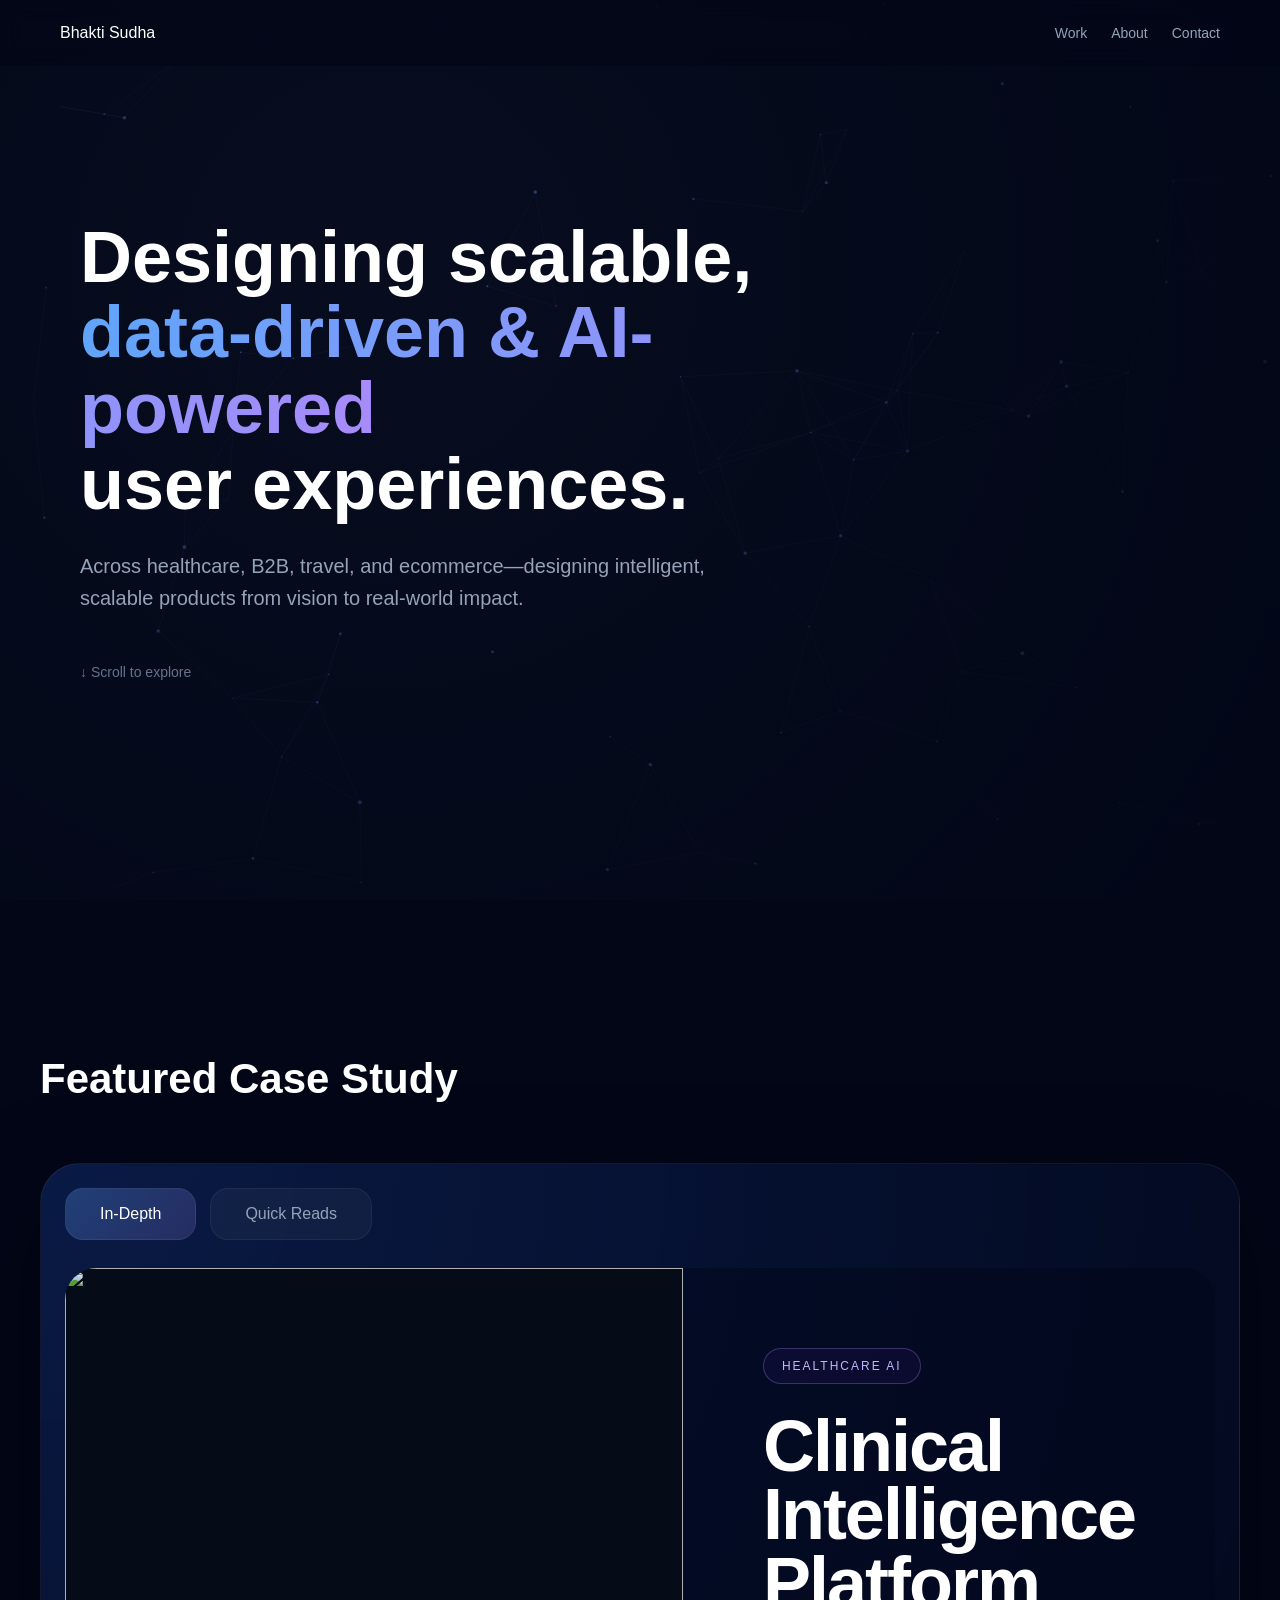
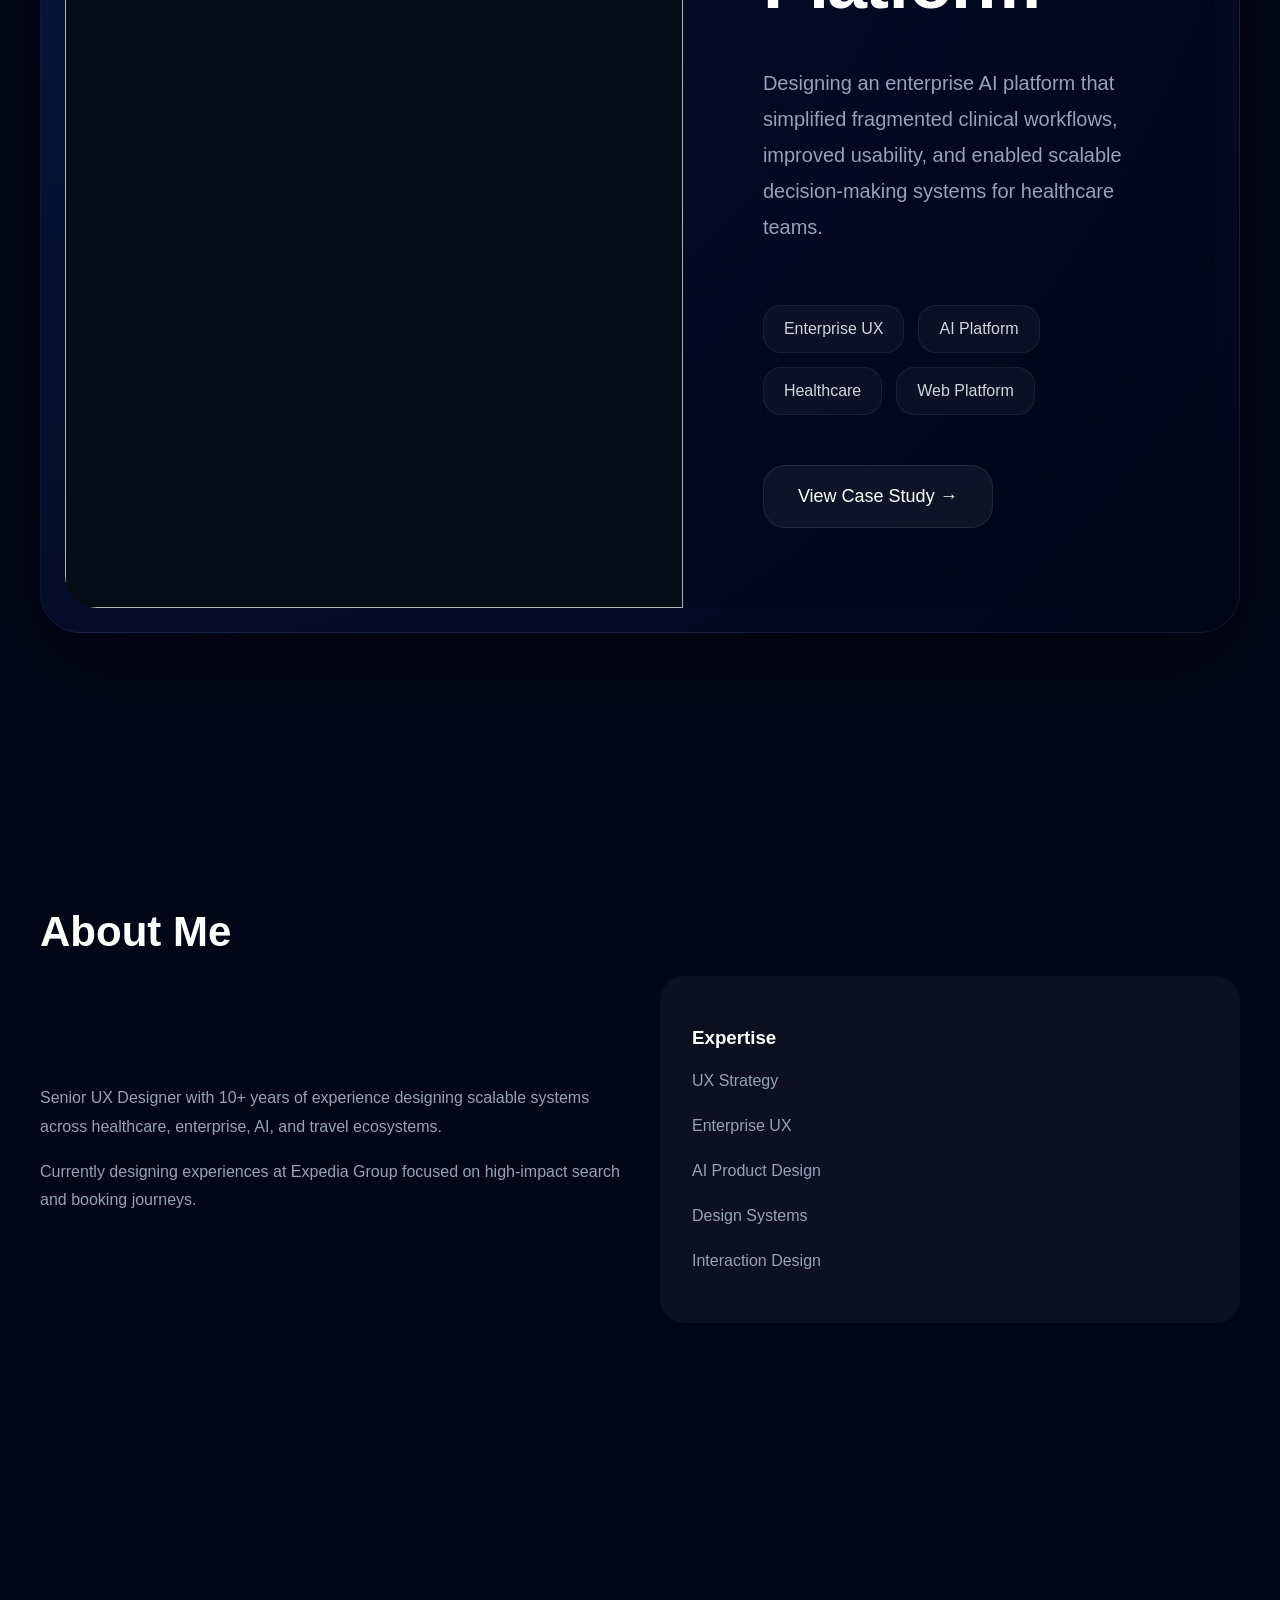
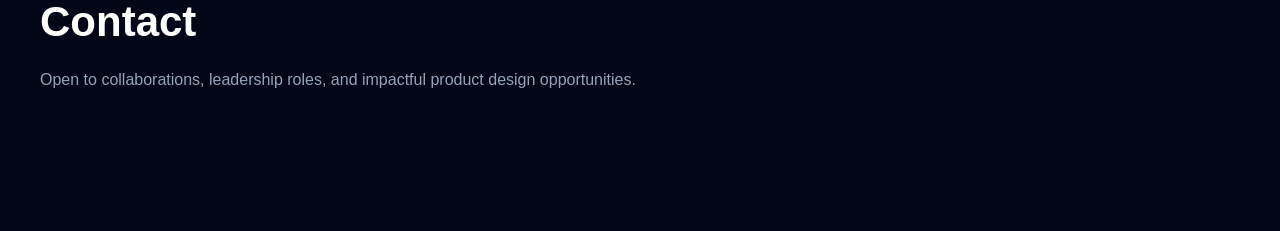
==== index.html @ 5a566fb7 "Add premium featured case study section to homepage" ====
<!DOCTYPE html>
<html lang="en">
<head>
<meta charset="UTF-8">
<meta name="viewport" content="width=device-width, initial-scale=1.0">
<title>Bhakti Sudha | UX Portfolio</title>
<style>
html{scroll-behavior:smooth}
body{margin:0;font-family:-apple-system,BlinkMacSystemFont,sans-serif;background:#020617;color:white;overflow-x:hidden}
.nav{position:fixed;top:0;width:100%;padding:24px 60px;display:flex;justify-content:space-between;align-items:center;z-index:100;background:rgba(2,6,23,0.6);backdrop-filter:blur(12px);box-sizing:border-box}.nav a{color:#94a3b8;text-decoration:none;margin-left:24px;font-size:14px;transition:.3s}.nav a:hover{color:white}
.hero-banner{position:relative;height:100vh;display:flex;align-items:center;padding:0 80px;overflow:hidden}#bg-canvas{position:absolute;inset:0;z-index:0}.hero-overlay{position:absolute;inset:0;background:radial-gradient(circle at 30% 30%,rgba(15,23,42,.4),rgba(2,6,23,.96));z-index:1}.hero-content{position:relative;z-index:2;max-width:760px}.hero-title{font-size:72px;line-height:1.05;margin:0;font-weight:600}.hero-title span{background:linear-gradient(90deg,#60a5fa,#a78bfa);-webkit-background-clip:text;-webkit-text-fill-color:transparent}.hero-subtitle{margin-top:28px;font-size:20px;line-height:1.6;color:#94a3b8;max-width:650px}.scroll-indicator{margin-top:50px;color:#64748b;font-size:14px}
.section{max-width:1400px;margin:auto;padding:120px 40px}.section-title{font-size:42px;margin-bottom:20px}.section p{color:#94a3b8;line-height:1.8}
.featured-wrap{margin-top:60px;background:radial-gradient(circle at top left,rgba(37,99,235,.22),rgba(2,6,23,.95));border:1px solid rgba(255,255,255,.06);border-radius:40px;padding:24px;overflow:hidden;box-shadow:0 30px 100px rgba(0,0,0,.4)}.featured-tabs{display:flex;gap:14px;margin-bottom:28px}.tab{padding:16px 34px;border-radius:18px;background:rgba(255,255,255,.04);border:1px solid rgba(255,255,255,.06);color:#94a3b8}.tab.active{background:linear-gradient(135deg,rgba(96,165,250,.28),rgba(167,139,250,.18));color:white}.featured-card{display:grid;grid-template-columns:1.1fr .9fr;min-height:620px;background:rgba(2,6,23,.45);border-radius:32px;overflow:hidden}.featured-visual{position:relative;background:#050b17}.featured-visual img{width:100%;height:100%;object-fit:cover;display:block;opacity:.92}.featured-content{display:flex;flex-direction:column;justify-content:center;padding:80px}.pill{display:inline-flex;width:max-content;padding:10px 18px;border-radius:999px;border:1px solid rgba(167,139,250,.3);background:rgba(76,29,149,.12);font-size:12px;letter-spacing:2px;color:#c4b5fd;margin-bottom:28px}.featured-content h2{font-size:72px;line-height:.95;margin:0 0 28px 0;letter-spacing:-2px}.featured-desc{font-size:20px;line-height:1.8;color:#94a3b8;max-width:540px}.tag-row{display:flex;flex-wrap:wrap;gap:14px;margin-top:40px}.tag{padding:14px 20px;border-radius:18px;background:rgba(255,255,255,.04);border:1px solid rgba(255,255,255,.06);color:#d1d5db}.cta{margin-top:50px;display:inline-flex;align-items:center;gap:14px;width:max-content;padding:20px 34px;border-radius:22px;background:rgba(255,255,255,.05);border:1px solid rgba(255,255,255,.08);color:white;text-decoration:none;font-size:18px;transition:.3s}.cta:hover{transform:translateY(-4px);border-color:rgba(96,165,250,.4)}
.about-grid{display:grid;grid-template-columns:1fr 1fr;gap:40px;align-items:center}.about-box{background:rgba(255,255,255,.04);padding:32px;border-radius:24px}.fade{opacity:0;transform:translateY(40px);transition:1s ease}.fade.visible{opacity:1;transform:translateY(0)}
@media(max-width:1000px){.featured-card{grid-template-columns:1fr}.featured-content{padding:40px}.featured-content h2{font-size:46px}.featured-desc{font-size:16px}}
@media(max-width:768px){.nav{padding:20px}.hero-banner{padding:0 24px}.hero-title{font-size:42px}.hero-subtitle{font-size:16px}.about-grid{grid-template-columns:1fr}.section{padding:100px 24px}.featured-wrap{padding:16px}.featured-content{padding:28px}}
</style>
</head>
<body>
<nav class="nav"><div>Bhakti Sudha</div><div><a href="#work">Work</a><a href="#about">About</a><a href="#contact">Contact</a></div></nav>
<section class="hero-banner"><canvas id="bg-canvas"></canvas><div class="hero-overlay"></div><div class="hero-content"><h1 class="hero-title">Designing scalable,<br><span>data-driven & AI-powered</span><br>user experiences.</h1><p class="hero-subtitle">Across healthcare, B2B, travel, and ecommerce—designing intelligent, scalable products from vision to real-world impact.</p><div class="scroll-indicator">↓ Scroll to explore</div></div></section>
<section id="work" class="section fade"><h2 class="section-title">Featured Case Study</h2><div class="featured-wrap"><div class="featured-tabs"><div class="tab active">In-Depth</div><div class="tab">Quick Reads</div></div><div class="featured-card"><div class="featured-visual"><img src="images/clip-ui-1.png"></div><div class="featured-content"><div class="pill">HEALTHCARE AI</div><h2>Clinical Intelligence Platform</h2><p class="featured-desc">Designing an enterprise AI platform that simplified fragmented clinical workflows, improved usability, and enabled scalable decision-making systems for healthcare teams.</p><div class="tag-row"><div class="tag">Enterprise UX</div><div class="tag">AI Platform</div><div class="tag">Healthcare</div><div class="tag">Web Platform</div></div><a class="cta" href="cases/clip.html">View Case Study →</a></div></div></div></section>
<section id="about" class="section fade"><h2 class="section-title">About Me</h2><div class="about-grid"><div><p>Senior UX Designer with 10+ years of experience designing scalable systems across healthcare, enterprise, AI, and travel ecosystems.</p><p>Currently designing experiences at Expedia Group focused on high-impact search and booking journeys.</p></div><div class="about-box"><h3>Expertise</h3><p>UX Strategy</p><p>Enterprise UX</p><p>AI Product Design</p><p>Design Systems</p><p>Interaction Design</p></div></div></section>
<section id="contact" class="section fade"><h2 class="section-title">Contact</h2><p>Open to collaborations, leadership roles, and impactful product design opportunities.</p></section>
<script>const fades=document.querySelectorAll('.fade');const observer=new IntersectionObserver(entries=>{entries.forEach(entry=>{if(entry.isIntersecting){entry.target.classList.add('visible')}})});fades.forEach(el=>observer.observe(el));const canvas=document.getElementById('bg-canvas');const ctx=canvas.getContext('2d');canvas.width=window.innerWidth;canvas.height=window.innerHeight;let mouse={x:null,y:null,radius:120};window.addEventListener('mousemove',e=>{mouse.x=e.x;mouse.y=e.y});let particles=[];for(let i=0;i<90;i++){particles.push({x:Math.random()*canvas.width,y:Math.random()*canvas.height,vx:(Math.random()-0.5)*0.4,vy:(Math.random()-0.5)*0.4,size:Math.random()*2})}function draw(){ctx.clearRect(0,0,canvas.width,canvas.height);particles.forEach(p=>{p.x+=p.vx;p.y+=p.vy;if(p.x<0||p.x>canvas.width)p.vx*=-1;if(p.y<0||p.y>canvas.height)p.vy*=-1;let dx=mouse.x-p.x;let dy=mouse.y-p.y;let dist=Math.sqrt(dx*dx+dy*dy);if(dist<mouse.radius){p.x-=dx*0.008;p.y-=dy*0.008}ctx.beginPath();ctx.arc(p.x,p.y,p.size,0,Math.PI*2);ctx.fillStyle='rgba(96,165,250,0.6)';ctx.fill()});for(let i=0;i<particles.length;i++){for(let j=i+1;j<particles.length;j++){let dx=particles[i].x-particles[j].x;let dy=particles[i].y-particles[j].y;let dist=Math.sqrt(dx*dx+dy*dy);if(dist<120){ctx.beginPath();ctx.moveTo(particles[i].x,particles[i].y);ctx.lineTo(particles[j].x,particles[j].y);ctx.strokeStyle='rgba(168,139,250,0.08)';ctx.stroke()}}}requestAnimationFrame(draw)}draw();window.addEventListener('resize',()=>{canvas.width=window.innerWidth;canvas.height=window.innerHeight});</script>
</body>
</html>
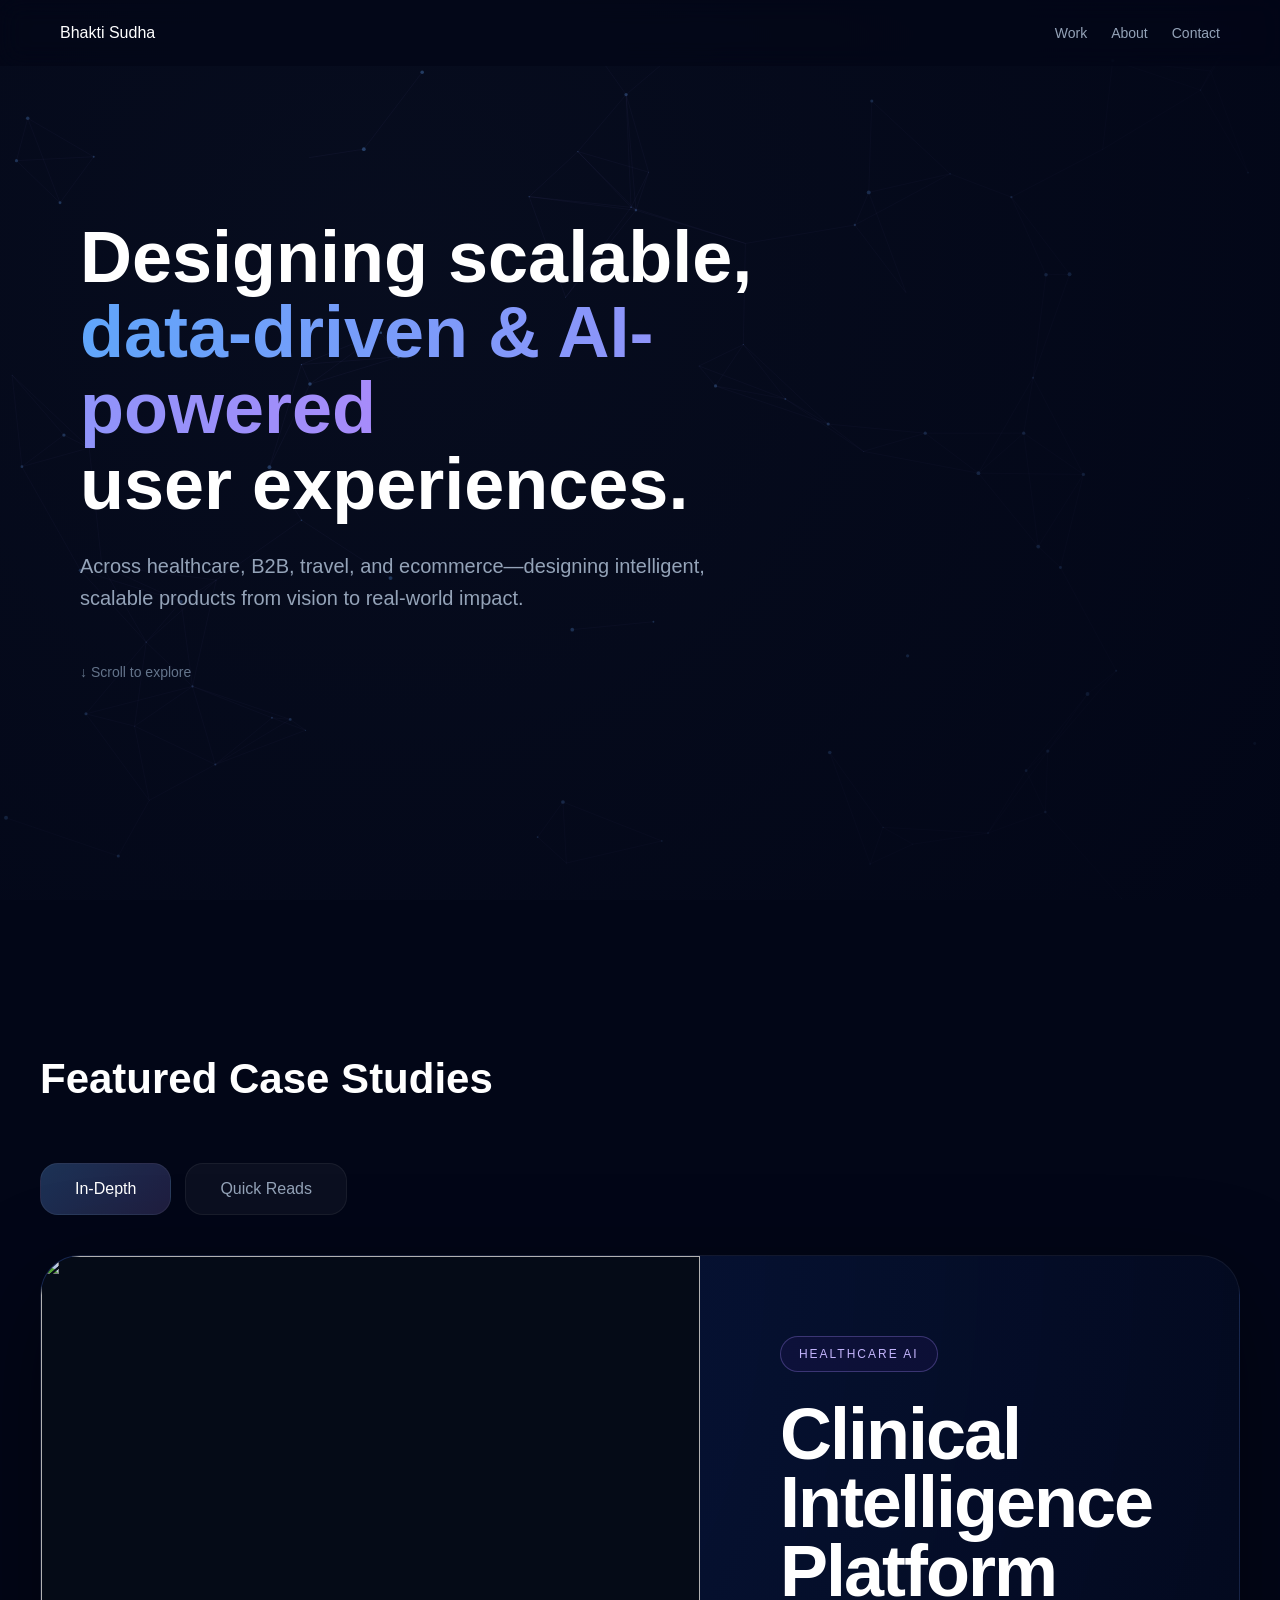
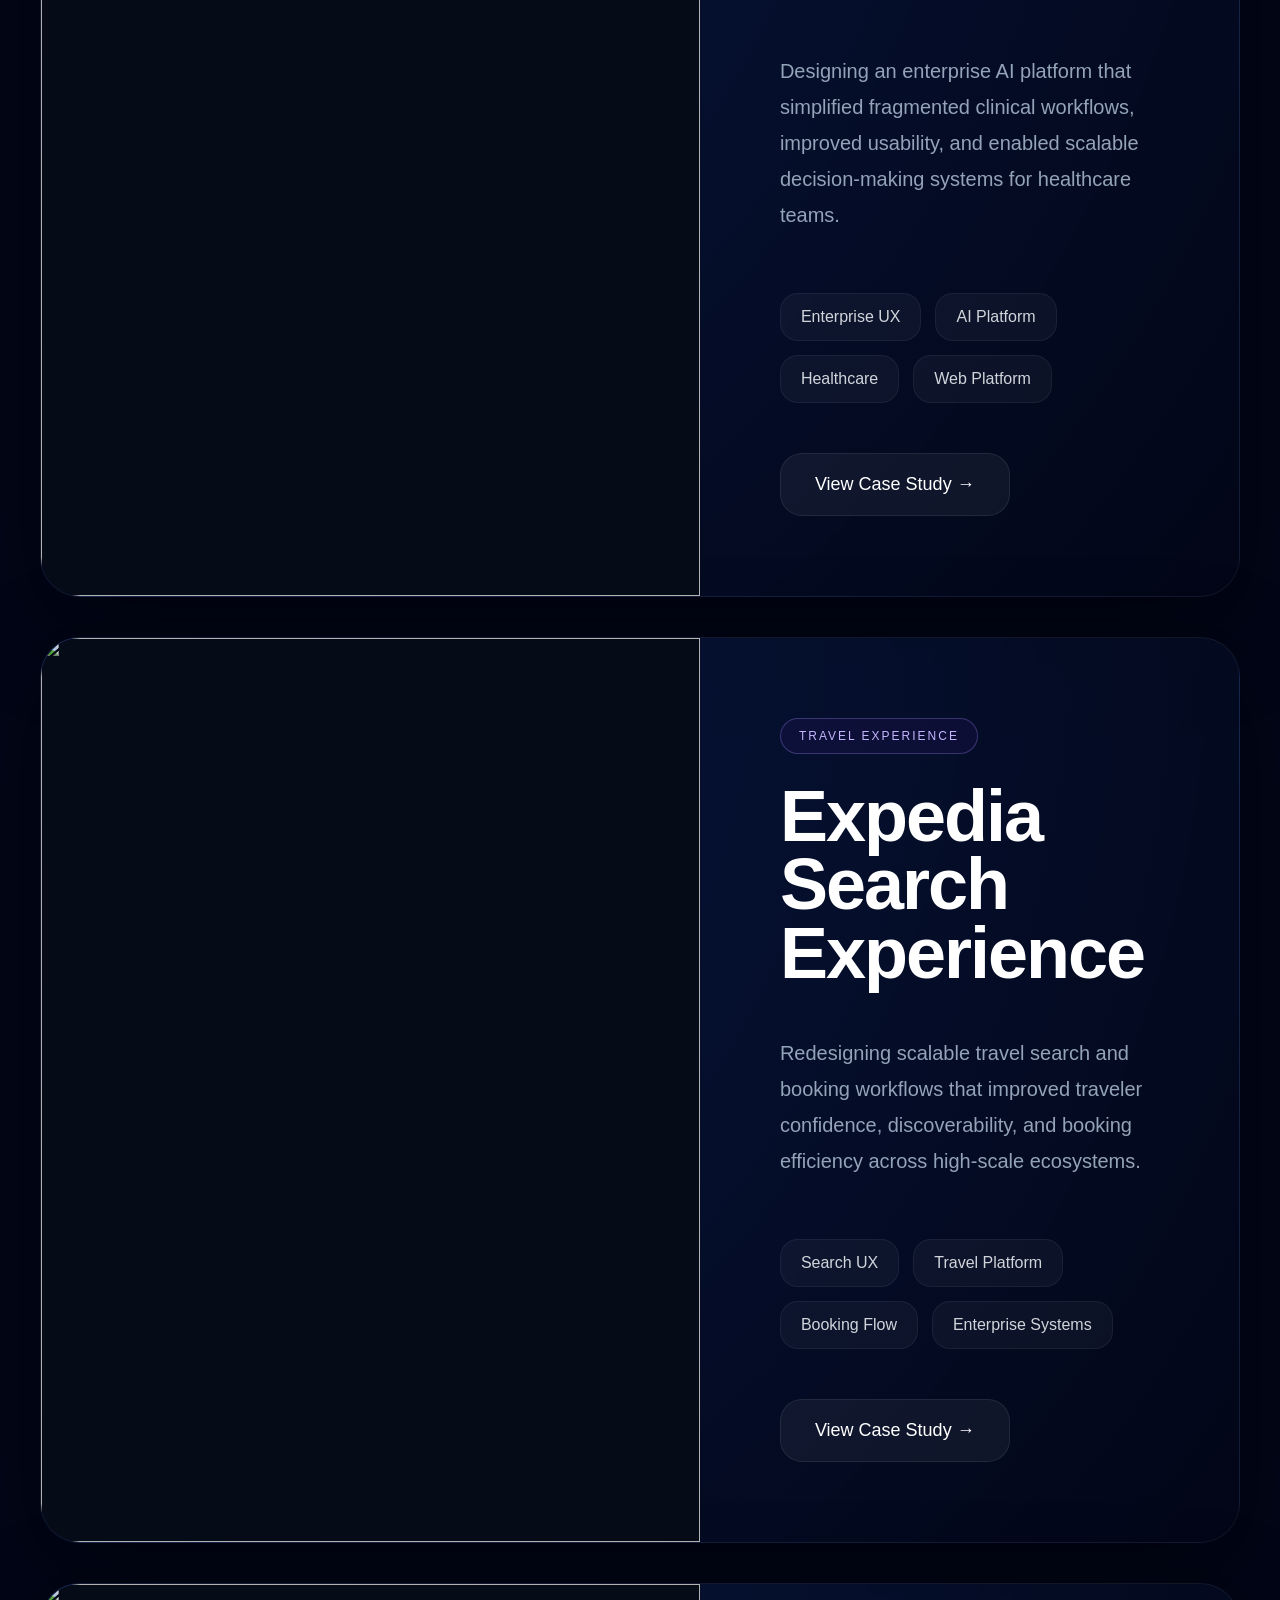
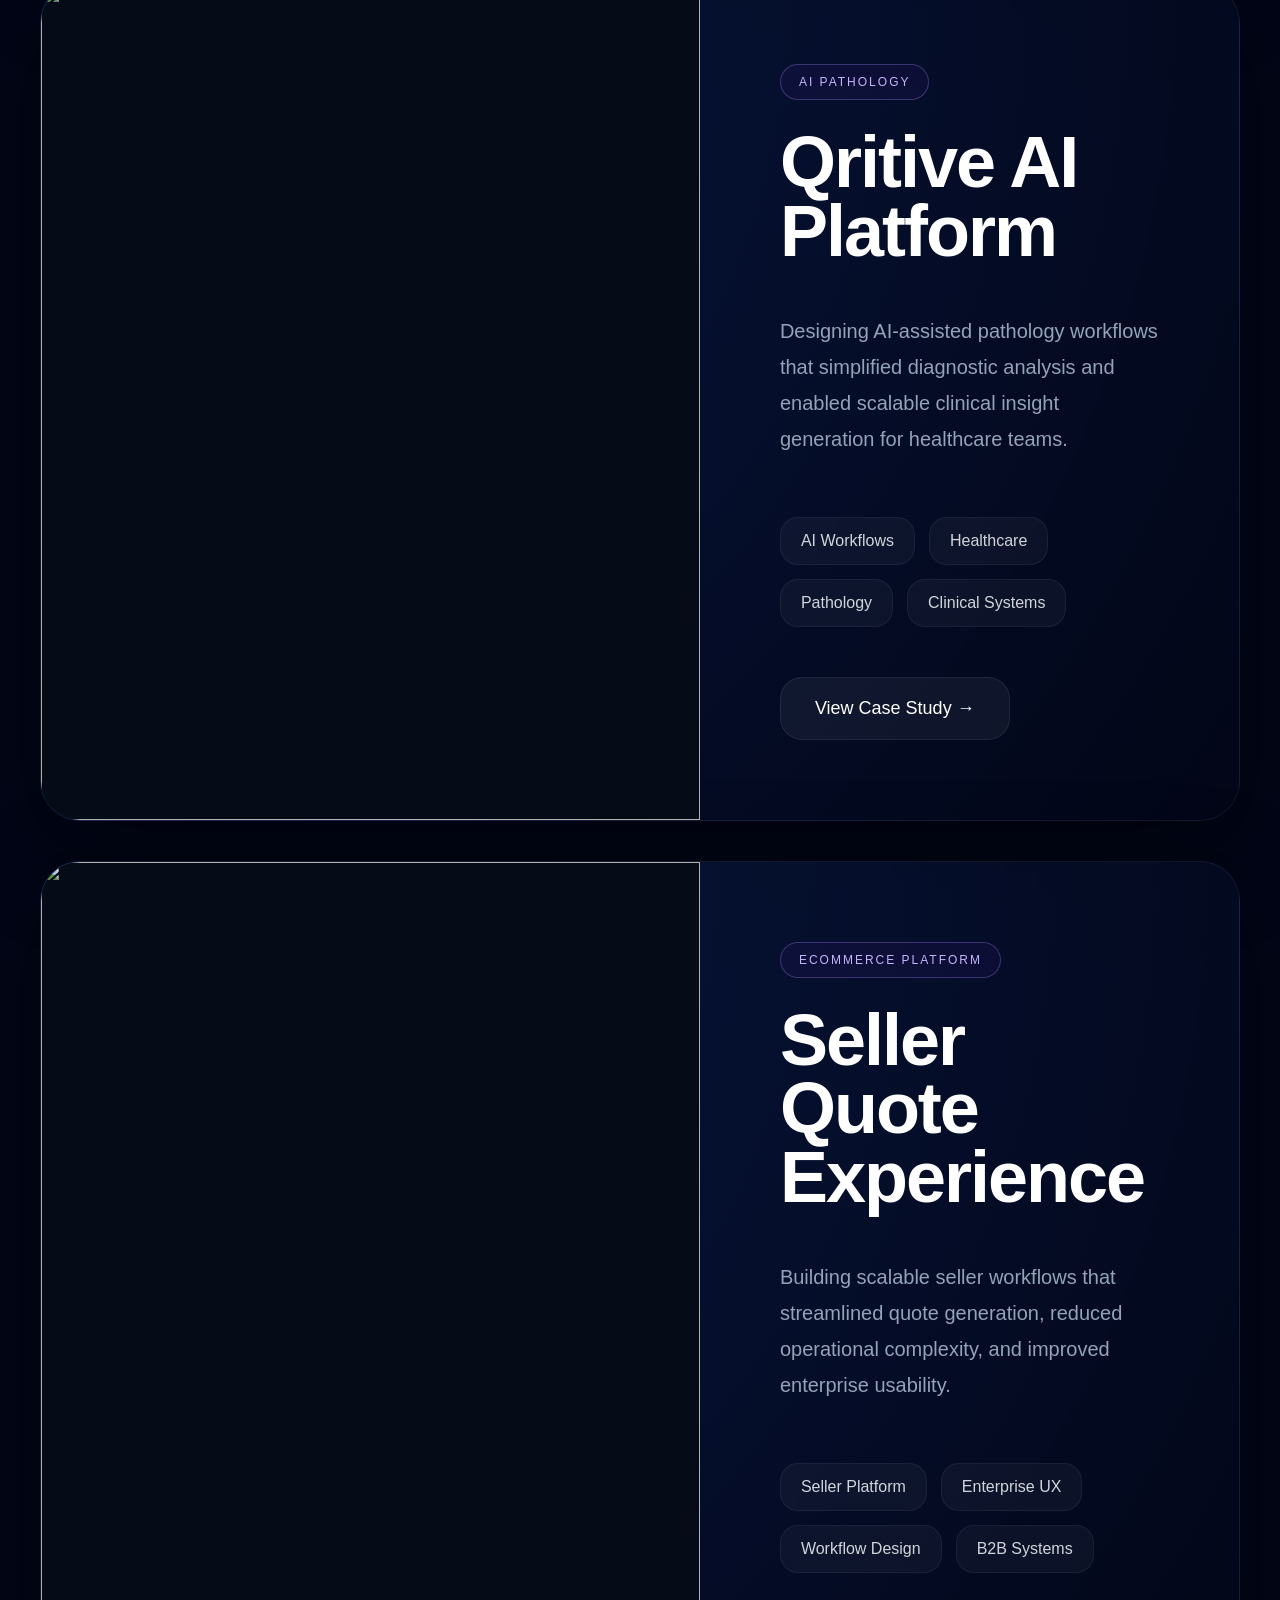
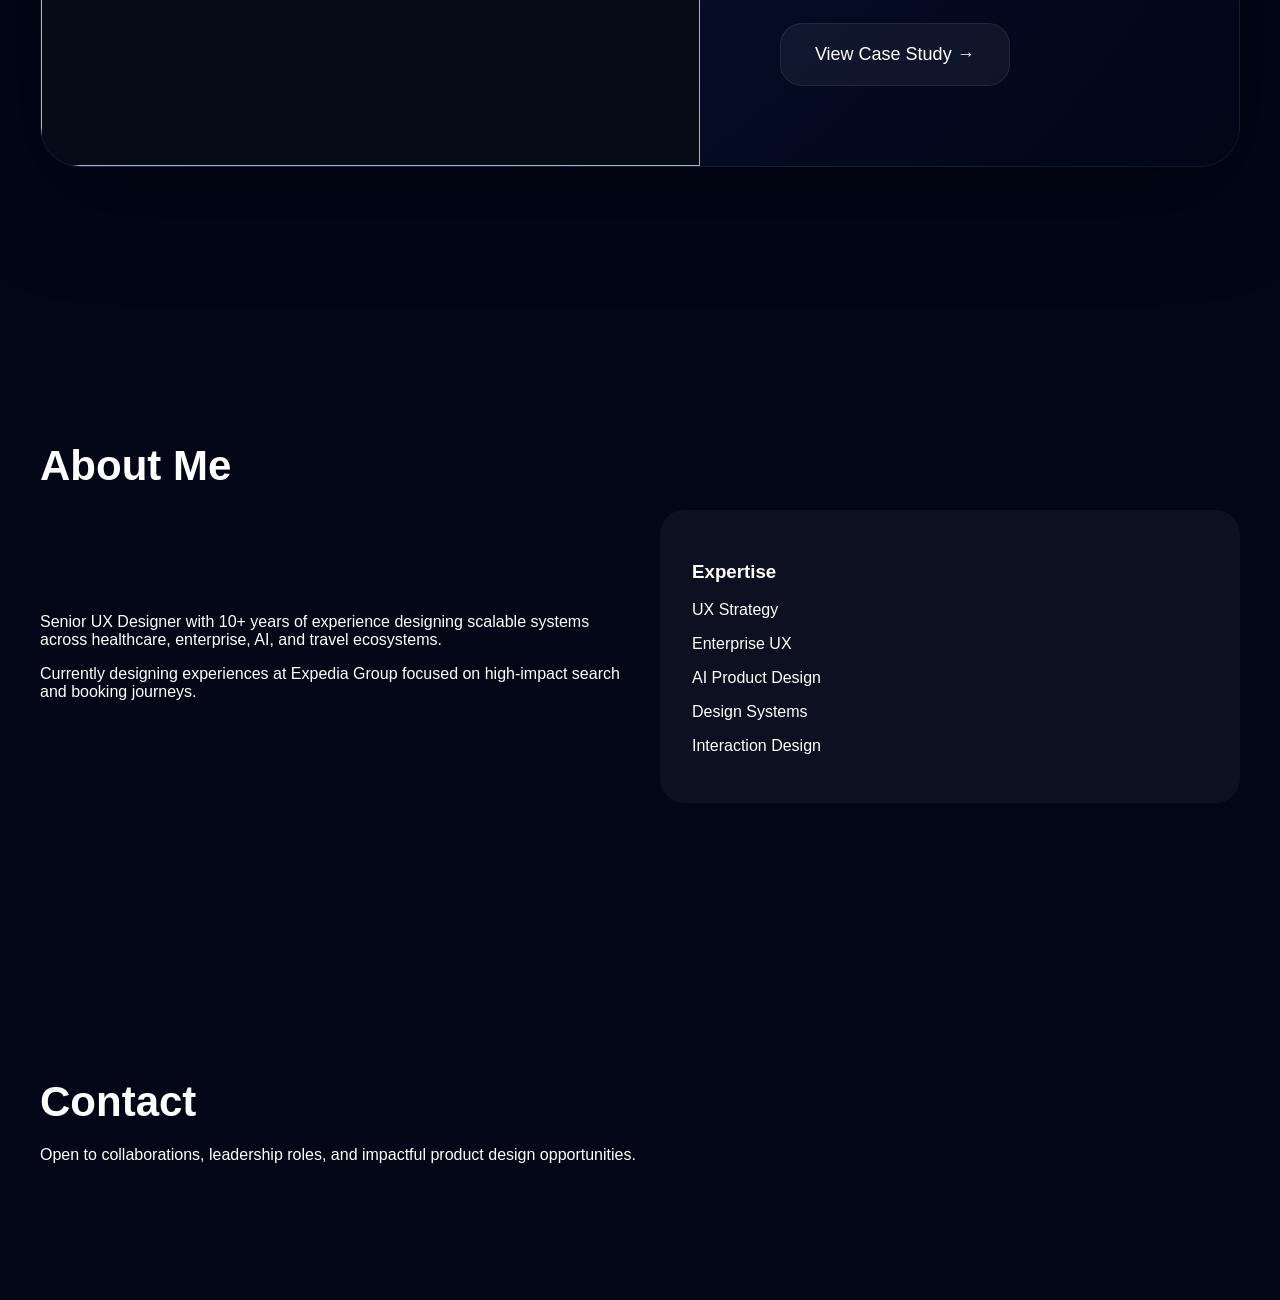
==== commit c4cf27a8: "Add additional premium case study sections to homepage" ====
--- a/index.html
+++ b/index.html
@@ -9,17 +9,22 @@
 body{margin:0;font-family:-apple-system,BlinkMacSystemFont,sans-serif;background:#020617;color:white;overflow-x:hidden}
 .nav{position:fixed;top:0;width:100%;padding:24px 60px;display:flex;justify-content:space-between;align-items:center;z-index:100;background:rgba(2,6,23,0.6);backdrop-filter:blur(12px);box-sizing:border-box}.nav a{color:#94a3b8;text-decoration:none;margin-left:24px;font-size:14px;transition:.3s}.nav a:hover{color:white}
 .hero-banner{position:relative;height:100vh;display:flex;align-items:center;padding:0 80px;overflow:hidden}#bg-canvas{position:absolute;inset:0;z-index:0}.hero-overlay{position:absolute;inset:0;background:radial-gradient(circle at 30% 30%,rgba(15,23,42,.4),rgba(2,6,23,.96));z-index:1}.hero-content{position:relative;z-index:2;max-width:760px}.hero-title{font-size:72px;line-height:1.05;margin:0;font-weight:600}.hero-title span{background:linear-gradient(90deg,#60a5fa,#a78bfa);-webkit-background-clip:text;-webkit-text-fill-color:transparent}.hero-subtitle{margin-top:28px;font-size:20px;line-height:1.6;color:#94a3b8;max-width:650px}.scroll-indicator{margin-top:50px;color:#64748b;font-size:14px}
-.section{max-width:1400px;margin:auto;padding:120px 40px}.section-title{font-size:42px;margin-bottom:20px}.section p{color:#94a3b8;line-height:1.8}
-.featured-wrap{margin-top:60px;background:radial-gradient(circle at top left,rgba(37,99,235,.22),rgba(2,6,23,.95));border:1px solid rgba(255,255,255,.06);border-radius:40px;padding:24px;overflow:hidden;box-shadow:0 30px 100px rgba(0,0,0,.4)}.featured-tabs{display:flex;gap:14px;margin-bottom:28px}.tab{padding:16px 34px;border-radius:18px;background:rgba(255,255,255,.04);border:1px solid rgba(255,255,255,.06);color:#94a3b8}.tab.active{background:linear-gradient(135deg,rgba(96,165,250,.28),rgba(167,139,250,.18));color:white}.featured-card{display:grid;grid-template-columns:1.1fr .9fr;min-height:620px;background:rgba(2,6,23,.45);border-radius:32px;overflow:hidden}.featured-visual{position:relative;background:#050b17}.featured-visual img{width:100%;height:100%;object-fit:cover;display:block;opacity:.92}.featured-content{display:flex;flex-direction:column;justify-content:center;padding:80px}.pill{display:inline-flex;width:max-content;padding:10px 18px;border-radius:999px;border:1px solid rgba(167,139,250,.3);background:rgba(76,29,149,.12);font-size:12px;letter-spacing:2px;color:#c4b5fd;margin-bottom:28px}.featured-content h2{font-size:72px;line-height:.95;margin:0 0 28px 0;letter-spacing:-2px}.featured-desc{font-size:20px;line-height:1.8;color:#94a3b8;max-width:540px}.tag-row{display:flex;flex-wrap:wrap;gap:14px;margin-top:40px}.tag{padding:14px 20px;border-radius:18px;background:rgba(255,255,255,.04);border:1px solid rgba(255,255,255,.06);color:#d1d5db}.cta{margin-top:50px;display:inline-flex;align-items:center;gap:14px;width:max-content;padding:20px 34px;border-radius:22px;background:rgba(255,255,255,.05);border:1px solid rgba(255,255,255,.08);color:white;text-decoration:none;font-size:18px;transition:.3s}.cta:hover{transform:translateY(-4px);border-color:rgba(96,165,250,.4)}
+.section{max-width:1400px;margin:auto;padding:120px 40px}.section-title{font-size:42px;margin-bottom:20px}
+.featured-wrap{margin-top:60px;display:flex;flex-direction:column;gap:40px}.featured-tabs{display:flex;gap:14px}.tab{padding:16px 34px;border-radius:18px;background:rgba(255,255,255,.04);border:1px solid rgba(255,255,255,.06);color:#94a3b8}.tab.active{background:linear-gradient(135deg,rgba(96,165,250,.28),rgba(167,139,250,.18));color:white}.featured-card{display:grid;grid-template-columns:1.1fr .9fr;min-height:620px;background:radial-gradient(circle at top left,rgba(37,99,235,.22),rgba(2,6,23,.95));border:1px solid rgba(255,255,255,.06);border-radius:40px;overflow:hidden;box-shadow:0 30px 100px rgba(0,0,0,.4)}.featured-visual{position:relative;background:#050b17}.featured-visual img{width:100%;height:100%;object-fit:cover;display:block;opacity:.92}.featured-content{display:flex;flex-direction:column;justify-content:center;padding:80px}.pill{display:inline-flex;width:max-content;padding:10px 18px;border-radius:999px;border:1px solid rgba(167,139,250,.3);background:rgba(76,29,149,.12);font-size:12px;letter-spacing:2px;color:#c4b5fd;margin-bottom:28px}.featured-content h2{font-size:72px;line-height:.95;margin:0 0 28px 0;letter-spacing:-2px}.featured-desc{font-size:20px;line-height:1.8;color:#94a3b8;max-width:540px}.tag-row{display:flex;flex-wrap:wrap;gap:14px;margin-top:40px}.tag{padding:14px 20px;border-radius:18px;background:rgba(255,255,255,.04);border:1px solid rgba(255,255,255,.06);color:#d1d5db}.cta{margin-top:50px;display:inline-flex;align-items:center;gap:14px;width:max-content;padding:20px 34px;border-radius:22px;background:rgba(255,255,255,.05);border:1px solid rgba(255,255,255,.08);color:white;text-decoration:none;font-size:18px;transition:.3s}.cta:hover{transform:translateY(-4px);border-color:rgba(96,165,250,.4)}
 .about-grid{display:grid;grid-template-columns:1fr 1fr;gap:40px;align-items:center}.about-box{background:rgba(255,255,255,.04);padding:32px;border-radius:24px}.fade{opacity:0;transform:translateY(40px);transition:1s ease}.fade.visible{opacity:1;transform:translateY(0)}
 @media(max-width:1000px){.featured-card{grid-template-columns:1fr}.featured-content{padding:40px}.featured-content h2{font-size:46px}.featured-desc{font-size:16px}}
-@media(max-width:768px){.nav{padding:20px}.hero-banner{padding:0 24px}.hero-title{font-size:42px}.hero-subtitle{font-size:16px}.about-grid{grid-template-columns:1fr}.section{padding:100px 24px}.featured-wrap{padding:16px}.featured-content{padding:28px}}
+@media(max-width:768px){.nav{padding:20px}.hero-banner{padding:0 24px}.hero-title{font-size:42px}.hero-subtitle{font-size:16px}.about-grid{grid-template-columns:1fr}.section{padding:100px 24px}.featured-content{padding:28px}}
 </style>
 </head>
 <body>
 <nav class="nav"><div>Bhakti Sudha</div><div><a href="#work">Work</a><a href="#about">About</a><a href="#contact">Contact</a></div></nav>
 <section class="hero-banner"><canvas id="bg-canvas"></canvas><div class="hero-overlay"></div><div class="hero-content"><h1 class="hero-title">Designing scalable,<br><span>data-driven & AI-powered</span><br>user experiences.</h1><p class="hero-subtitle">Across healthcare, B2B, travel, and ecommerce—designing intelligent, scalable products from vision to real-world impact.</p><div class="scroll-indicator">↓ Scroll to explore</div></div></section>
-<section id="work" class="section fade"><h2 class="section-title">Featured Case Study</h2><div class="featured-wrap"><div class="featured-tabs"><div class="tab active">In-Depth</div><div class="tab">Quick Reads</div></div><div class="featured-card"><div class="featured-visual"><img src="images/clip-ui-1.png"></div><div class="featured-content"><div class="pill">HEALTHCARE AI</div><h2>Clinical Intelligence Platform</h2><p class="featured-desc">Designing an enterprise AI platform that simplified fragmented clinical workflows, improved usability, and enabled scalable decision-making systems for healthcare teams.</p><div class="tag-row"><div class="tag">Enterprise UX</div><div class="tag">AI Platform</div><div class="tag">Healthcare</div><div class="tag">Web Platform</div></div><a class="cta" href="cases/clip.html">View Case Study →</a></div></div></div></section>
+<section id="work" class="section fade"><h2 class="section-title">Featured Case Studies</h2><div class="featured-wrap"><div class="featured-tabs"><div class="tab active">In-Depth</div><div class="tab">Quick Reads</div></div>
+<div class="featured-card"><div class="featured-visual"><img src="images/clip-ui-1.png"></div><div class="featured-content"><div class="pill">HEALTHCARE AI</div><h2>Clinical Intelligence Platform</h2><p class="featured-desc">Designing an enterprise AI platform that simplified fragmented clinical workflows, improved usability, and enabled scalable decision-making systems for healthcare teams.</p><div class="tag-row"><div class="tag">Enterprise UX</div><div class="tag">AI Platform</div><div class="tag">Healthcare</div><div class="tag">Web Platform</div></div><a class="cta" href="cases/clip.html">View Case Study →</a></div></div>
+<div class="featured-card"><div class="featured-visual"><img src="images/search-ui.png"></div><div class="featured-content"><div class="pill">TRAVEL EXPERIENCE</div><h2>Expedia Search Experience</h2><p class="featured-desc">Redesigning scalable travel search and booking workflows that improved traveler confidence, discoverability, and booking efficiency across high-scale ecosystems.</p><div class="tag-row"><div class="tag">Search UX</div><div class="tag">Travel Platform</div><div class="tag">Booking Flow</div><div class="tag">Enterprise Systems</div></div><a class="cta" href="cases/expedia.html">View Case Study →</a></div></div>
+<div class="featured-card"><div class="featured-visual"><img src="images/clip-ui-2.png"></div><div class="featured-content"><div class="pill">AI PATHOLOGY</div><h2>Qritive AI Platform</h2><p class="featured-desc">Designing AI-assisted pathology workflows that simplified diagnostic analysis and enabled scalable clinical insight generation for healthcare teams.</p><div class="tag-row"><div class="tag">AI Workflows</div><div class="tag">Healthcare</div><div class="tag">Pathology</div><div class="tag">Clinical Systems</div></div><a class="cta" href="cases/qritive.html">View Case Study →</a></div></div>
+<div class="featured-card"><div class="featured-visual"><img src="images/search-ui.png"></div><div class="featured-content"><div class="pill">ECOMMERCE PLATFORM</div><h2>Seller Quote Experience</h2><p class="featured-desc">Building scalable seller workflows that streamlined quote generation, reduced operational complexity, and improved enterprise usability.</p><div class="tag-row"><div class="tag">Seller Platform</div><div class="tag">Enterprise UX</div><div class="tag">Workflow Design</div><div class="tag">B2B Systems</div></div><a class="cta" href="cases/ecommerce.html">View Case Study →</a></div></div>
+</div></section>
 <section id="about" class="section fade"><h2 class="section-title">About Me</h2><div class="about-grid"><div><p>Senior UX Designer with 10+ years of experience designing scalable systems across healthcare, enterprise, AI, and travel ecosystems.</p><p>Currently designing experiences at Expedia Group focused on high-impact search and booking journeys.</p></div><div class="about-box"><h3>Expertise</h3><p>UX Strategy</p><p>Enterprise UX</p><p>AI Product Design</p><p>Design Systems</p><p>Interaction Design</p></div></div></section>
 <section id="contact" class="section fade"><h2 class="section-title">Contact</h2><p>Open to collaborations, leadership roles, and impactful product design opportunities.</p></section>
 <script>const fades=document.querySelectorAll('.fade');const observer=new IntersectionObserver(entries=>{entries.forEach(entry=>{if(entry.isIntersecting){entry.target.classList.add('visible')}})});fades.forEach(el=>observer.observe(el));const canvas=document.getElementById('bg-canvas');const ctx=canvas.getContext('2d');canvas.width=window.innerWidth;canvas.height=window.innerHeight;let mouse={x:null,y:null,radius:120};window.addEventListener('mousemove',e=>{mouse.x=e.x;mouse.y=e.y});let particles=[];for(let i=0;i<90;i++){particles.push({x:Math.random()*canvas.width,y:Math.random()*canvas.height,vx:(Math.random()-0.5)*0.4,vy:(Math.random()-0.5)*0.4,size:Math.random()*2})}function draw(){ctx.clearRect(0,0,canvas.width,canvas.height);particles.forEach(p=>{p.x+=p.vx;p.y+=p.vy;if(p.x<0||p.x>canvas.width)p.vx*=-1;if(p.y<0||p.y>canvas.height)p.vy*=-1;let dx=mouse.x-p.x;let dy=mouse.y-p.y;let dist=Math.sqrt(dx*dx+dy*dy);if(dist<mouse.radius){p.x-=dx*0.008;p.y-=dy*0.008}ctx.beginPath();ctx.arc(p.x,p.y,p.size,0,Math.PI*2);ctx.fillStyle='rgba(96,165,250,0.6)';ctx.fill()});for(let i=0;i<particles.length;i++){for(let j=i+1;j<particles.length;j++){let dx=particles[i].x-particles[j].x;let dy=particles[i].y-particles[j].y;let dist=Math.sqrt(dx*dx+dy*dy);if(dist<120){ctx.beginPath();ctx.moveTo(particles[i].x,particles[i].y);ctx.lineTo(particles[j].x,particles[j].y);ctx.strokeStyle='rgba(168,139,250,0.08)';ctx.stroke()}}}requestAnimationFrame(draw)}draw();window.addEventListener('resize',()=>{canvas.width=window.innerWidth;canvas.height=window.innerHeight});</script>
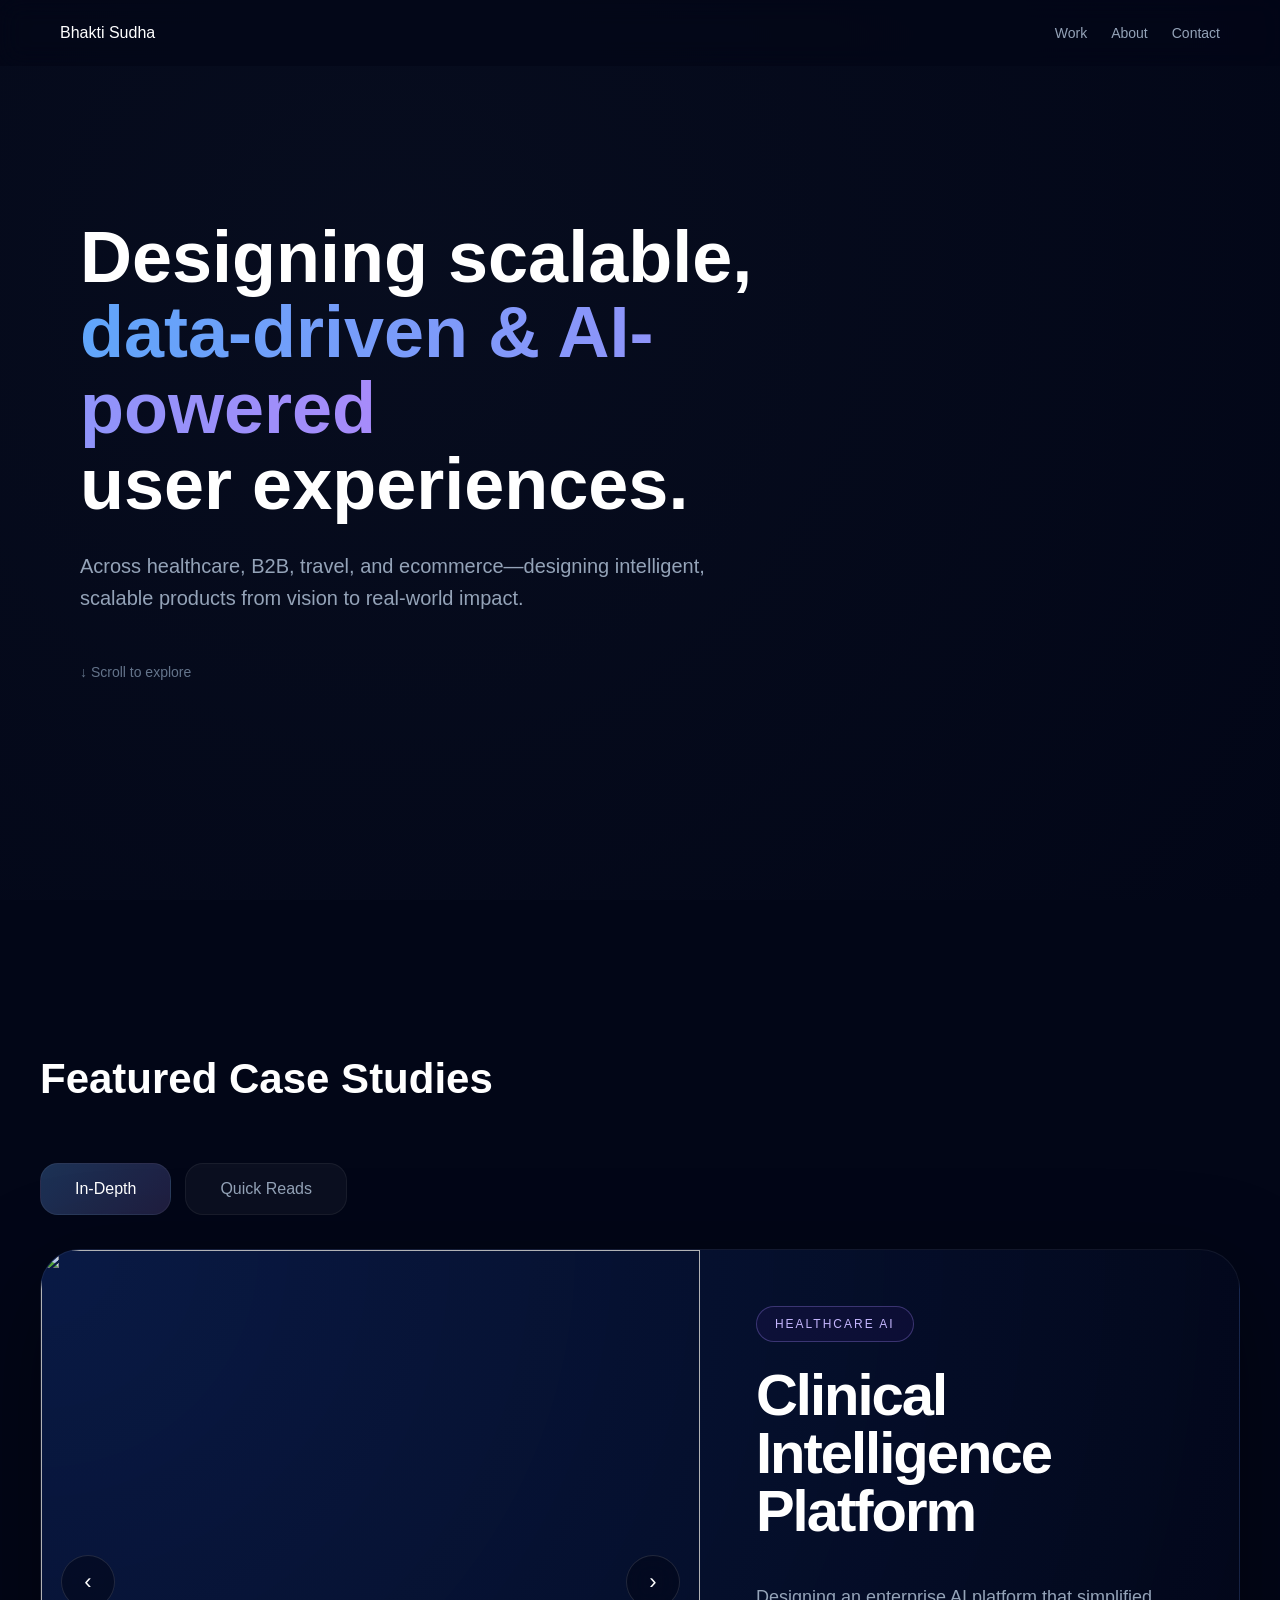
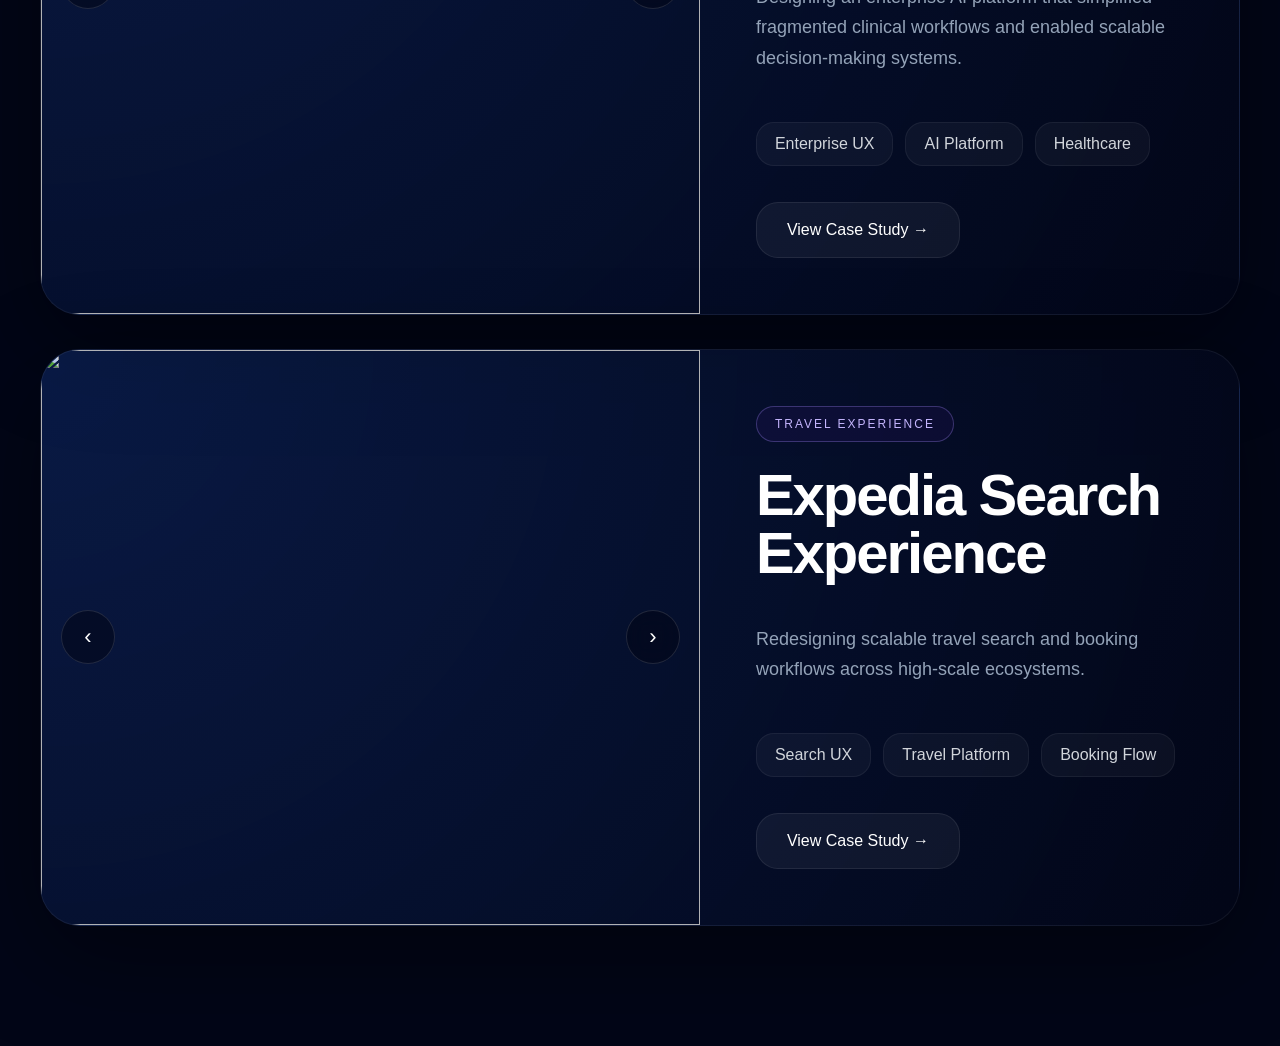
==== commit 50446a93: "Reduce case study height and add image carousel support" ====
--- a/index.html
+++ b/index.html
@@ -10,23 +10,21 @@
 .nav{position:fixed;top:0;width:100%;padding:24px 60px;display:flex;justify-content:space-between;align-items:center;z-index:100;background:rgba(2,6,23,0.6);backdrop-filter:blur(12px);box-sizing:border-box}.nav a{color:#94a3b8;text-decoration:none;margin-left:24px;font-size:14px;transition:.3s}.nav a:hover{color:white}
 .hero-banner{position:relative;height:100vh;display:flex;align-items:center;padding:0 80px;overflow:hidden}#bg-canvas{position:absolute;inset:0;z-index:0}.hero-overlay{position:absolute;inset:0;background:radial-gradient(circle at 30% 30%,rgba(15,23,42,.4),rgba(2,6,23,.96));z-index:1}.hero-content{position:relative;z-index:2;max-width:760px}.hero-title{font-size:72px;line-height:1.05;margin:0;font-weight:600}.hero-title span{background:linear-gradient(90deg,#60a5fa,#a78bfa);-webkit-background-clip:text;-webkit-text-fill-color:transparent}.hero-subtitle{margin-top:28px;font-size:20px;line-height:1.6;color:#94a3b8;max-width:650px}.scroll-indicator{margin-top:50px;color:#64748b;font-size:14px}
 .section{max-width:1400px;margin:auto;padding:120px 40px}.section-title{font-size:42px;margin-bottom:20px}
-.featured-wrap{margin-top:60px;display:flex;flex-direction:column;gap:40px}.featured-tabs{display:flex;gap:14px}.tab{padding:16px 34px;border-radius:18px;background:rgba(255,255,255,.04);border:1px solid rgba(255,255,255,.06);color:#94a3b8}.tab.active{background:linear-gradient(135deg,rgba(96,165,250,.28),rgba(167,139,250,.18));color:white}.featured-card{display:grid;grid-template-columns:1.1fr .9fr;min-height:620px;background:radial-gradient(circle at top left,rgba(37,99,235,.22),rgba(2,6,23,.95));border:1px solid rgba(255,255,255,.06);border-radius:40px;overflow:hidden;box-shadow:0 30px 100px rgba(0,0,0,.4)}.featured-visual{position:relative;background:#050b17}.featured-visual img{width:100%;height:100%;object-fit:cover;display:block;opacity:.92}.featured-content{display:flex;flex-direction:column;justify-content:center;padding:80px}.pill{display:inline-flex;width:max-content;padding:10px 18px;border-radius:999px;border:1px solid rgba(167,139,250,.3);background:rgba(76,29,149,.12);font-size:12px;letter-spacing:2px;color:#c4b5fd;margin-bottom:28px}.featured-content h2{font-size:72px;line-height:.95;margin:0 0 28px 0;letter-spacing:-2px}.featured-desc{font-size:20px;line-height:1.8;color:#94a3b8;max-width:540px}.tag-row{display:flex;flex-wrap:wrap;gap:14px;margin-top:40px}.tag{padding:14px 20px;border-radius:18px;background:rgba(255,255,255,.04);border:1px solid rgba(255,255,255,.06);color:#d1d5db}.cta{margin-top:50px;display:inline-flex;align-items:center;gap:14px;width:max-content;padding:20px 34px;border-radius:22px;background:rgba(255,255,255,.05);border:1px solid rgba(255,255,255,.08);color:white;text-decoration:none;font-size:18px;transition:.3s}.cta:hover{transform:translateY(-4px);border-color:rgba(96,165,250,.4)}
+.featured-wrap{margin-top:60px;display:flex;flex-direction:column;gap:34px}.featured-tabs{display:flex;gap:14px}.tab{padding:16px 34px;border-radius:18px;background:rgba(255,255,255,.04);border:1px solid rgba(255,255,255,.06);color:#94a3b8}.tab.active{background:linear-gradient(135deg,rgba(96,165,250,.28),rgba(167,139,250,.18));color:white}.featured-card{display:grid;grid-template-columns:1.1fr .9fr;min-height:460px;background:radial-gradient(circle at top left,rgba(37,99,235,.22),rgba(2,6,23,.95));border:1px solid rgba(255,255,255,.06);border-radius:40px;overflow:hidden;box-shadow:0 30px 100px rgba(0,0,0,.4)}
+.carousel{position:relative;height:100%;overflow:hidden}.carousel-track{display:flex;width:100%;height:100%;transition:transform .6s ease}.carousel-slide{min-width:100%;height:100%}.carousel-slide img{width:100%;height:100%;object-fit:cover;display:block;opacity:.92}.carousel-btn{position:absolute;top:50%;transform:translateY(-50%);width:54px;height:54px;border-radius:50%;border:1px solid rgba(255,255,255,.12);background:rgba(2,6,23,.55);color:white;font-size:22px;display:flex;align-items:center;justify-content:center;cursor:pointer;backdrop-filter:blur(12px)}.carousel-btn.prev{left:20px}.carousel-btn.next{right:20px}
+.featured-content{display:flex;flex-direction:column;justify-content:center;padding:56px}.pill{display:inline-flex;width:max-content;padding:10px 18px;border-radius:999px;border:1px solid rgba(167,139,250,.3);background:rgba(76,29,149,.12);font-size:12px;letter-spacing:2px;color:#c4b5fd;margin-bottom:24px}.featured-content h2{font-size:58px;line-height:1;margin:0 0 24px 0;letter-spacing:-2px}.featured-desc{font-size:18px;line-height:1.7;color:#94a3b8;max-width:520px}.tag-row{display:flex;flex-wrap:wrap;gap:12px;margin-top:30px}.tag{padding:12px 18px;border-radius:18px;background:rgba(255,255,255,.04);border:1px solid rgba(255,255,255,.06);color:#d1d5db}.cta{margin-top:36px;display:inline-flex;align-items:center;gap:14px;width:max-content;padding:18px 30px;border-radius:22px;background:rgba(255,255,255,.05);border:1px solid rgba(255,255,255,.08);color:white;text-decoration:none;font-size:16px;transition:.3s}.cta:hover{transform:translateY(-4px);border-color:rgba(96,165,250,.4)}
 .about-grid{display:grid;grid-template-columns:1fr 1fr;gap:40px;align-items:center}.about-box{background:rgba(255,255,255,.04);padding:32px;border-radius:24px}.fade{opacity:0;transform:translateY(40px);transition:1s ease}.fade.visible{opacity:1;transform:translateY(0)}
-@media(max-width:1000px){.featured-card{grid-template-columns:1fr}.featured-content{padding:40px}.featured-content h2{font-size:46px}.featured-desc{font-size:16px}}
-@media(max-width:768px){.nav{padding:20px}.hero-banner{padding:0 24px}.hero-title{font-size:42px}.hero-subtitle{font-size:16px}.about-grid{grid-template-columns:1fr}.section{padding:100px 24px}.featured-content{padding:28px}}
+@media(max-width:1000px){.featured-card{grid-template-columns:1fr}.featured-content{padding:36px}.featured-content h2{font-size:42px}.featured-desc{font-size:16px}}
+@media(max-width:768px){.nav{padding:20px}.hero-banner{padding:0 24px}.hero-title{font-size:42px}.hero-subtitle{font-size:16px}.about-grid{grid-template-columns:1fr}.section{padding:100px 24px}.featured-content{padding:28px}.featured-card{min-height:auto}}
 </style>
 </head>
 <body>
 <nav class="nav"><div>Bhakti Sudha</div><div><a href="#work">Work</a><a href="#about">About</a><a href="#contact">Contact</a></div></nav>
 <section class="hero-banner"><canvas id="bg-canvas"></canvas><div class="hero-overlay"></div><div class="hero-content"><h1 class="hero-title">Designing scalable,<br><span>data-driven & AI-powered</span><br>user experiences.</h1><p class="hero-subtitle">Across healthcare, B2B, travel, and ecommerce—designing intelligent, scalable products from vision to real-world impact.</p><div class="scroll-indicator">↓ Scroll to explore</div></div></section>
 <section id="work" class="section fade"><h2 class="section-title">Featured Case Studies</h2><div class="featured-wrap"><div class="featured-tabs"><div class="tab active">In-Depth</div><div class="tab">Quick Reads</div></div>
-<div class="featured-card"><div class="featured-visual"><img src="images/clip-ui-1.png"></div><div class="featured-content"><div class="pill">HEALTHCARE AI</div><h2>Clinical Intelligence Platform</h2><p class="featured-desc">Designing an enterprise AI platform that simplified fragmented clinical workflows, improved usability, and enabled scalable decision-making systems for healthcare teams.</p><div class="tag-row"><div class="tag">Enterprise UX</div><div class="tag">AI Platform</div><div class="tag">Healthcare</div><div class="tag">Web Platform</div></div><a class="cta" href="cases/clip.html">View Case Study →</a></div></div>
-<div class="featured-card"><div class="featured-visual"><img src="images/search-ui.png"></div><div class="featured-content"><div class="pill">TRAVEL EXPERIENCE</div><h2>Expedia Search Experience</h2><p class="featured-desc">Redesigning scalable travel search and booking workflows that improved traveler confidence, discoverability, and booking efficiency across high-scale ecosystems.</p><div class="tag-row"><div class="tag">Search UX</div><div class="tag">Travel Platform</div><div class="tag">Booking Flow</div><div class="tag">Enterprise Systems</div></div><a class="cta" href="cases/expedia.html">View Case Study →</a></div></div>
-<div class="featured-card"><div class="featured-visual"><img src="images/clip-ui-2.png"></div><div class="featured-content"><div class="pill">AI PATHOLOGY</div><h2>Qritive AI Platform</h2><p class="featured-desc">Designing AI-assisted pathology workflows that simplified diagnostic analysis and enabled scalable clinical insight generation for healthcare teams.</p><div class="tag-row"><div class="tag">AI Workflows</div><div class="tag">Healthcare</div><div class="tag">Pathology</div><div class="tag">Clinical Systems</div></div><a class="cta" href="cases/qritive.html">View Case Study →</a></div></div>
-<div class="featured-card"><div class="featured-visual"><img src="images/search-ui.png"></div><div class="featured-content"><div class="pill">ECOMMERCE PLATFORM</div><h2>Seller Quote Experience</h2><p class="featured-desc">Building scalable seller workflows that streamlined quote generation, reduced operational complexity, and improved enterprise usability.</p><div class="tag-row"><div class="tag">Seller Platform</div><div class="tag">Enterprise UX</div><div class="tag">Workflow Design</div><div class="tag">B2B Systems</div></div><a class="cta" href="cases/ecommerce.html">View Case Study →</a></div></div>
+<div class="featured-card"><div class="carousel"><div class="carousel-track"><div class="carousel-slide"><img src="images/clip-ui-1.png"></div><div class="carousel-slide"><img src="images/clip-ui-2.png"></div><div class="carousel-slide"><img src="images/clip-hero.png"></div></div><button class="carousel-btn prev">‹</button><button class="carousel-btn next">›</button></div><div class="featured-content"><div class="pill">HEALTHCARE AI</div><h2>Clinical Intelligence Platform</h2><p class="featured-desc">Designing an enterprise AI platform that simplified fragmented clinical workflows and enabled scalable decision-making systems.</p><div class="tag-row"><div class="tag">Enterprise UX</div><div class="tag">AI Platform</div><div class="tag">Healthcare</div></div><a class="cta" href="cases/clip.html">View Case Study →</a></div></div>
+<div class="featured-card"><div class="carousel"><div class="carousel-track"><div class="carousel-slide"><img src="images/search-ui.png"></div><div class="carousel-slide"><img src="images/clip-ui-1.png"></div></div><button class="carousel-btn prev">‹</button><button class="carousel-btn next">›</button></div><div class="featured-content"><div class="pill">TRAVEL EXPERIENCE</div><h2>Expedia Search Experience</h2><p class="featured-desc">Redesigning scalable travel search and booking workflows across high-scale ecosystems.</p><div class="tag-row"><div class="tag">Search UX</div><div class="tag">Travel Platform</div><div class="tag">Booking Flow</div></div><a class="cta" href="cases/expedia.html">View Case Study →</a></div></div>
 </div></section>
-<section id="about" class="section fade"><h2 class="section-title">About Me</h2><div class="about-grid"><div><p>Senior UX Designer with 10+ years of experience designing scalable systems across healthcare, enterprise, AI, and travel ecosystems.</p><p>Currently designing experiences at Expedia Group focused on high-impact search and booking journeys.</p></div><div class="about-box"><h3>Expertise</h3><p>UX Strategy</p><p>Enterprise UX</p><p>AI Product Design</p><p>Design Systems</p><p>Interaction Design</p></div></div></section>
-<section id="contact" class="section fade"><h2 class="section-title">Contact</h2><p>Open to collaborations, leadership roles, and impactful product design opportunities.</p></section>
-<script>const fades=document.querySelectorAll('.fade');const observer=new IntersectionObserver(entries=>{entries.forEach(entry=>{if(entry.isIntersecting){entry.target.classList.add('visible')}})});fades.forEach(el=>observer.observe(el));const canvas=document.getElementById('bg-canvas');const ctx=canvas.getContext('2d');canvas.width=window.innerWidth;canvas.height=window.innerHeight;let mouse={x:null,y:null,radius:120};window.addEventListener('mousemove',e=>{mouse.x=e.x;mouse.y=e.y});let particles=[];for(let i=0;i<90;i++){particles.push({x:Math.random()*canvas.width,y:Math.random()*canvas.height,vx:(Math.random()-0.5)*0.4,vy:(Math.random()-0.5)*0.4,size:Math.random()*2})}function draw(){ctx.clearRect(0,0,canvas.width,canvas.height);particles.forEach(p=>{p.x+=p.vx;p.y+=p.vy;if(p.x<0||p.x>canvas.width)p.vx*=-1;if(p.y<0||p.y>canvas.height)p.vy*=-1;let dx=mouse.x-p.x;let dy=mouse.y-p.y;let dist=Math.sqrt(dx*dx+dy*dy);if(dist<mouse.radius){p.x-=dx*0.008;p.y-=dy*0.008}ctx.beginPath();ctx.arc(p.x,p.y,p.size,0,Math.PI*2);ctx.fillStyle='rgba(96,165,250,0.6)';ctx.fill()});for(let i=0;i<particles.length;i++){for(let j=i+1;j<particles.length;j++){let dx=particles[i].x-particles[j].x;let dy=particles[i].y-particles[j].y;let dist=Math.sqrt(dx*dx+dy*dy);if(dist<120){ctx.beginPath();ctx.moveTo(particles[i].x,particles[i].y);ctx.lineTo(particles[j].x,particles[j].y);ctx.strokeStyle='rgba(168,139,250,0.08)';ctx.stroke()}}}requestAnimationFrame(draw)}draw();window.addEventListener('resize',()=>{canvas.width=window.innerWidth;canvas.height=window.innerHeight});</script>
+<script>document.querySelectorAll('.carousel').forEach(carousel=>{const track=carousel.querySelector('.carousel-track');const slides=carousel.querySelectorAll('.carousel-slide');const next=carousel.querySelector('.next');const prev=carousel.querySelector('.prev');let index=0;function update(){track.style.transform=`translateX(-${index*100}%)`}next.addEventListener('click',()=>{index=(index+1)%slides.length;update()});prev.addEventListener('click',()=>{index=(index-1+slides.length)%slides.length;update()})});const fades=document.querySelectorAll('.fade');const observer=new IntersectionObserver(entries=>{entries.forEach(entry=>{if(entry.isIntersecting){entry.target.classList.add('visible')}})});fades.forEach(el=>observer.observe(el));const canvas=document.getElementById('bg-canvas');const ctx=canvas.getContext('2d');canvas.width=window.innerWidth;canvas.height=window.innerHeight;</script>
 </body>
 </html>
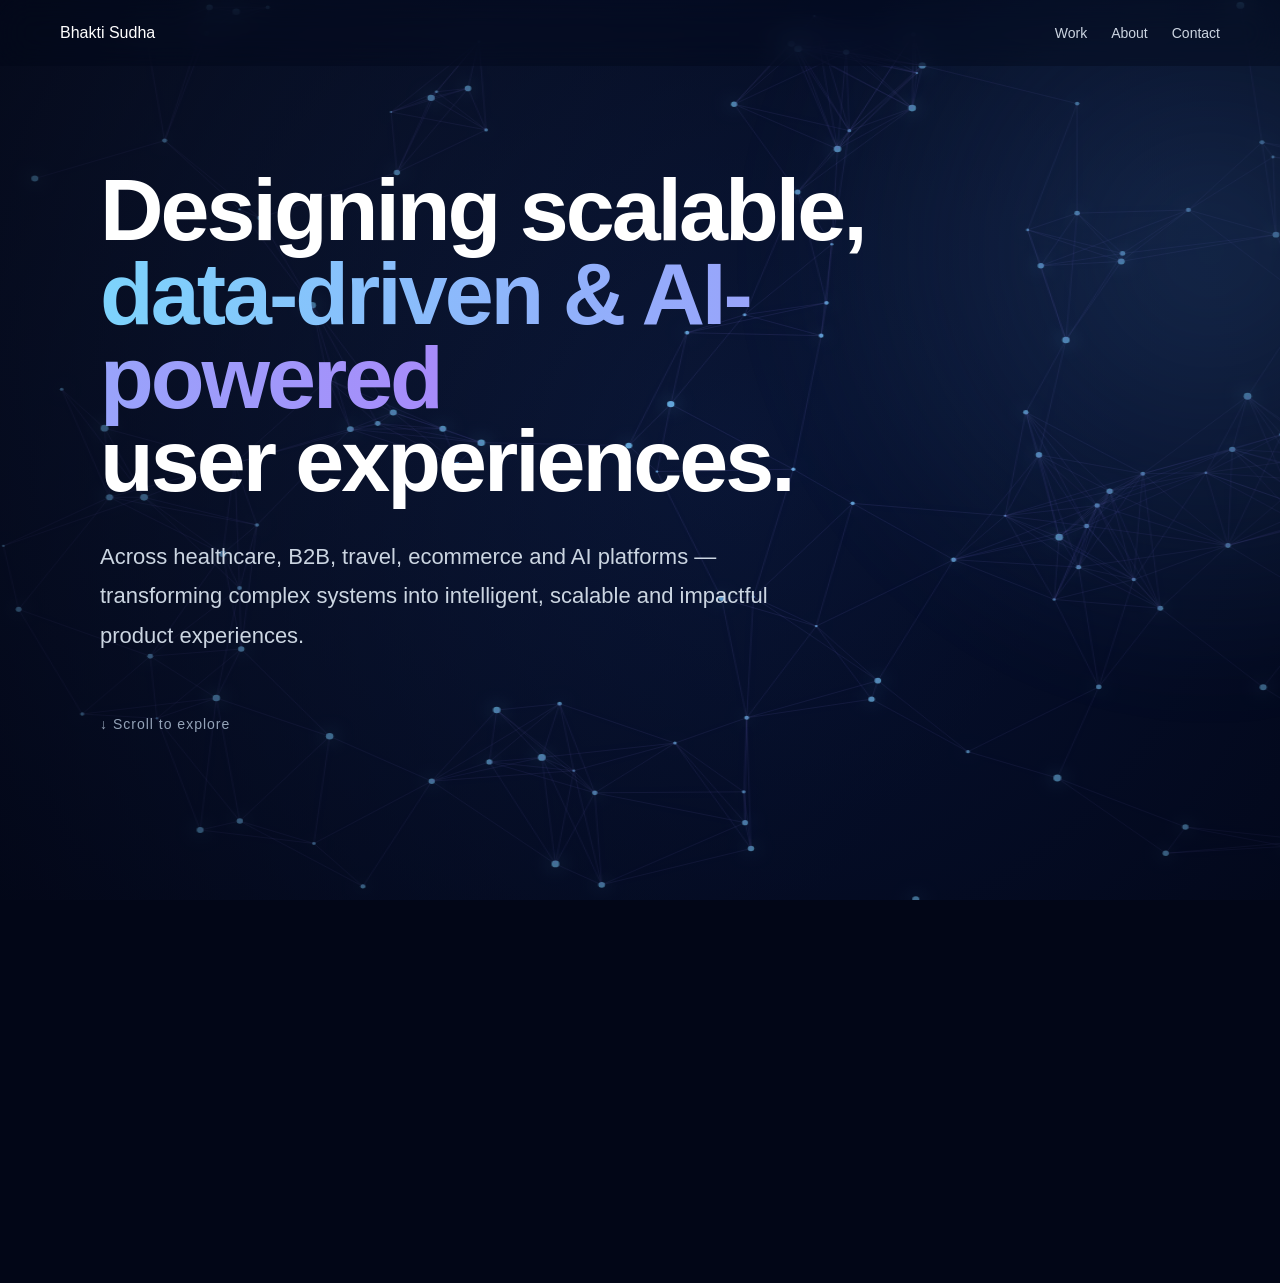
==== commit 05236862: "Improve hero visibility and make animation full screen" ====
--- a/index.html
+++ b/index.html
@@ -7,24 +7,21 @@
 <style>
 html{scroll-behavior:smooth}
 body{margin:0;font-family:-apple-system,BlinkMacSystemFont,sans-serif;background:#020617;color:white;overflow-x:hidden}
-.nav{position:fixed;top:0;width:100%;padding:24px 60px;display:flex;justify-content:space-between;align-items:center;z-index:100;background:rgba(2,6,23,0.6);backdrop-filter:blur(12px);box-sizing:border-box}.nav a{color:#94a3b8;text-decoration:none;margin-left:24px;font-size:14px;transition:.3s}.nav a:hover{color:white}
-.hero-banner{position:relative;height:100vh;display:flex;align-items:center;padding:0 80px;overflow:hidden}#bg-canvas{position:absolute;inset:0;z-index:0}.hero-overlay{position:absolute;inset:0;background:radial-gradient(circle at 30% 30%,rgba(15,23,42,.4),rgba(2,6,23,.96));z-index:1}.hero-content{position:relative;z-index:2;max-width:760px}.hero-title{font-size:72px;line-height:1.05;margin:0;font-weight:600}.hero-title span{background:linear-gradient(90deg,#60a5fa,#a78bfa);-webkit-background-clip:text;-webkit-text-fill-color:transparent}.hero-subtitle{margin-top:28px;font-size:20px;line-height:1.6;color:#94a3b8;max-width:650px}.scroll-indicator{margin-top:50px;color:#64748b;font-size:14px}
+.nav{position:fixed;top:0;width:100%;padding:24px 60px;display:flex;justify-content:space-between;align-items:center;z-index:100;background:rgba(2,6,23,0.35);backdrop-filter:blur(16px);box-sizing:border-box}.nav a{color:#cbd5e1;text-decoration:none;margin-left:24px;font-size:14px;transition:.3s}.nav a:hover{color:white}
+.hero-banner{position:relative;height:100vh;width:100vw;display:flex;align-items:center;padding:0 100px;overflow:hidden;background:radial-gradient(circle at top left,#0f172a,#020617 70%)}#bg-canvas{position:absolute;inset:0;width:100%;height:100%;z-index:0}.hero-overlay{position:absolute;inset:0;background:radial-gradient(circle at center,rgba(37,99,235,.12),rgba(2,6,23,.75));z-index:1}.hero-glow{position:absolute;width:900px;height:900px;border-radius:50%;background:radial-gradient(circle,rgba(96,165,250,.18),transparent 70%);top:-200px;right:-180px;filter:blur(40px);z-index:1}.hero-content{position:relative;z-index:2;max-width:860px}.hero-title{font-size:88px;line-height:.95;margin:0;font-weight:600;letter-spacing:-3px}.hero-title span{background:linear-gradient(90deg,#7dd3fc,#a78bfa);-webkit-background-clip:text;-webkit-text-fill-color:transparent}.hero-subtitle{margin-top:34px;font-size:22px;line-height:1.8;color:#cbd5e1;max-width:720px}.scroll-indicator{margin-top:60px;color:#94a3b8;font-size:14px;letter-spacing:1px}
 .section{max-width:1400px;margin:auto;padding:120px 40px}.section-title{font-size:42px;margin-bottom:20px}
 .featured-wrap{margin-top:60px;display:flex;flex-direction:column;gap:34px}.featured-tabs{display:flex;gap:14px}.tab{padding:16px 34px;border-radius:18px;background:rgba(255,255,255,.04);border:1px solid rgba(255,255,255,.06);color:#94a3b8}.tab.active{background:linear-gradient(135deg,rgba(96,165,250,.28),rgba(167,139,250,.18));color:white}.featured-card{display:grid;grid-template-columns:1.1fr .9fr;min-height:460px;background:radial-gradient(circle at top left,rgba(37,99,235,.22),rgba(2,6,23,.95));border:1px solid rgba(255,255,255,.06);border-radius:40px;overflow:hidden;box-shadow:0 30px 100px rgba(0,0,0,.4)}
-.carousel{position:relative;height:100%;overflow:hidden}.carousel-track{display:flex;width:100%;height:100%;transition:transform .6s ease}.carousel-slide{min-width:100%;height:100%}.carousel-slide img{width:100%;height:100%;object-fit:cover;display:block;opacity:.92}.carousel-btn{position:absolute;top:50%;transform:translateY(-50%);width:54px;height:54px;border-radius:50%;border:1px solid rgba(255,255,255,.12);background:rgba(2,6,23,.55);color:white;font-size:22px;display:flex;align-items:center;justify-content:center;cursor:pointer;backdrop-filter:blur(12px)}.carousel-btn.prev{left:20px}.carousel-btn.next{right:20px}
+.carousel{position:relative;height:100%;overflow:hidden}.carousel-track{display:flex;width:100%;height:100%;transition:transform .6s ease}.carousel-slide{min-width:100%;height:100%}.carousel-slide img{width:100%;height:100%;object-fit:cover;display:block;opacity:.96}.carousel-btn{position:absolute;top:50%;transform:translateY(-50%);width:54px;height:54px;border-radius:50%;border:1px solid rgba(255,255,255,.12);background:rgba(2,6,23,.55);color:white;font-size:22px;display:flex;align-items:center;justify-content:center;cursor:pointer;backdrop-filter:blur(12px)}.carousel-btn.prev{left:20px}.carousel-btn.next{right:20px}
 .featured-content{display:flex;flex-direction:column;justify-content:center;padding:56px}.pill{display:inline-flex;width:max-content;padding:10px 18px;border-radius:999px;border:1px solid rgba(167,139,250,.3);background:rgba(76,29,149,.12);font-size:12px;letter-spacing:2px;color:#c4b5fd;margin-bottom:24px}.featured-content h2{font-size:58px;line-height:1;margin:0 0 24px 0;letter-spacing:-2px}.featured-desc{font-size:18px;line-height:1.7;color:#94a3b8;max-width:520px}.tag-row{display:flex;flex-wrap:wrap;gap:12px;margin-top:30px}.tag{padding:12px 18px;border-radius:18px;background:rgba(255,255,255,.04);border:1px solid rgba(255,255,255,.06);color:#d1d5db}.cta{margin-top:36px;display:inline-flex;align-items:center;gap:14px;width:max-content;padding:18px 30px;border-radius:22px;background:rgba(255,255,255,.05);border:1px solid rgba(255,255,255,.08);color:white;text-decoration:none;font-size:16px;transition:.3s}.cta:hover{transform:translateY(-4px);border-color:rgba(96,165,250,.4)}
-.about-grid{display:grid;grid-template-columns:1fr 1fr;gap:40px;align-items:center}.about-box{background:rgba(255,255,255,.04);padding:32px;border-radius:24px}.fade{opacity:0;transform:translateY(40px);transition:1s ease}.fade.visible{opacity:1;transform:translateY(0)}
-@media(max-width:1000px){.featured-card{grid-template-columns:1fr}.featured-content{padding:36px}.featured-content h2{font-size:42px}.featured-desc{font-size:16px}}
-@media(max-width:768px){.nav{padding:20px}.hero-banner{padding:0 24px}.hero-title{font-size:42px}.hero-subtitle{font-size:16px}.about-grid{grid-template-columns:1fr}.section{padding:100px 24px}.featured-content{padding:28px}.featured-card{min-height:auto}}
+.fade{opacity:0;transform:translateY(40px);transition:1s ease}.fade.visible{opacity:1;transform:translateY(0)}
+@media(max-width:1000px){.hero-banner{padding:0 40px}.hero-title{font-size:58px}.hero-subtitle{font-size:18px}.featured-card{grid-template-columns:1fr}.featured-content{padding:36px}.featured-content h2{font-size:42px}.featured-desc{font-size:16px}}
+@media(max-width:768px){.nav{padding:20px}.hero-banner{padding:0 24px}.hero-title{font-size:44px;letter-spacing:-1px}.hero-subtitle{font-size:16px}.section{padding:100px 24px}.featured-content{padding:28px}.featured-card{min-height:auto}}
 </style>
 </head>
 <body>
 <nav class="nav"><div>Bhakti Sudha</div><div><a href="#work">Work</a><a href="#about">About</a><a href="#contact">Contact</a></div></nav>
-<section class="hero-banner"><canvas id="bg-canvas"></canvas><div class="hero-overlay"></div><div class="hero-content"><h1 class="hero-title">Designing scalable,<br><span>data-driven & AI-powered</span><br>user experiences.</h1><p class="hero-subtitle">Across healthcare, B2B, travel, and ecommerce—designing intelligent, scalable products from vision to real-world impact.</p><div class="scroll-indicator">↓ Scroll to explore</div></div></section>
-<section id="work" class="section fade"><h2 class="section-title">Featured Case Studies</h2><div class="featured-wrap"><div class="featured-tabs"><div class="tab active">In-Depth</div><div class="tab">Quick Reads</div></div>
-<div class="featured-card"><div class="carousel"><div class="carousel-track"><div class="carousel-slide"><img src="images/clip-ui-1.png"></div><div class="carousel-slide"><img src="images/clip-ui-2.png"></div><div class="carousel-slide"><img src="images/clip-hero.png"></div></div><button class="carousel-btn prev">‹</button><button class="carousel-btn next">›</button></div><div class="featured-content"><div class="pill">HEALTHCARE AI</div><h2>Clinical Intelligence Platform</h2><p class="featured-desc">Designing an enterprise AI platform that simplified fragmented clinical workflows and enabled scalable decision-making systems.</p><div class="tag-row"><div class="tag">Enterprise UX</div><div class="tag">AI Platform</div><div class="tag">Healthcare</div></div><a class="cta" href="cases/clip.html">View Case Study →</a></div></div>
-<div class="featured-card"><div class="carousel"><div class="carousel-track"><div class="carousel-slide"><img src="images/search-ui.png"></div><div class="carousel-slide"><img src="images/clip-ui-1.png"></div></div><button class="carousel-btn prev">‹</button><button class="carousel-btn next">›</button></div><div class="featured-content"><div class="pill">TRAVEL EXPERIENCE</div><h2>Expedia Search Experience</h2><p class="featured-desc">Redesigning scalable travel search and booking workflows across high-scale ecosystems.</p><div class="tag-row"><div class="tag">Search UX</div><div class="tag">Travel Platform</div><div class="tag">Booking Flow</div></div><a class="cta" href="cases/expedia.html">View Case Study →</a></div></div>
-</div></section>
-<script>document.querySelectorAll('.carousel').forEach(carousel=>{const track=carousel.querySelector('.carousel-track');const slides=carousel.querySelectorAll('.carousel-slide');const next=carousel.querySelector('.next');const prev=carousel.querySelector('.prev');let index=0;function update(){track.style.transform=`translateX(-${index*100}%)`}next.addEventListener('click',()=>{index=(index+1)%slides.length;update()});prev.addEventListener('click',()=>{index=(index-1+slides.length)%slides.length;update()})});const fades=document.querySelectorAll('.fade');const observer=new IntersectionObserver(entries=>{entries.forEach(entry=>{if(entry.isIntersecting){entry.target.classList.add('visible')}})});fades.forEach(el=>observer.observe(el));const canvas=document.getElementById('bg-canvas');const ctx=canvas.getContext('2d');canvas.width=window.innerWidth;canvas.height=window.innerHeight;</script>
+<section class="hero-banner"><canvas id="bg-canvas"></canvas><div class="hero-overlay"></div><div class="hero-glow"></div><div class="hero-content"><h1 class="hero-title">Designing scalable,<br><span>data-driven & AI-powered</span><br>user experiences.</h1><p class="hero-subtitle">Across healthcare, B2B, travel, ecommerce and AI platforms — transforming complex systems into intelligent, scalable and impactful product experiences.</p><div class="scroll-indicator">↓ Scroll to explore</div></div></section>
+<section id="work" class="section fade"><h2 class="section-title">Featured Case Studies</h2></section>
+<script>const canvas=document.getElementById('bg-canvas');const ctx=canvas.getContext('2d');function resize(){canvas.width=window.innerWidth;canvas.height=window.innerHeight}resize();window.addEventListener('resize',resize);let mouse={x:null,y:null,radius:180};window.addEventListener('mousemove',e=>{mouse.x=e.x;mouse.y=e.y});let particles=[];for(let i=0;i<140;i++){particles.push({x:Math.random()*canvas.width,y:Math.random()*canvas.height,vx:(Math.random()-0.5)*0.6,vy:(Math.random()-0.5)*0.6,size:Math.random()*2.4+1})}function draw(){ctx.clearRect(0,0,canvas.width,canvas.height);particles.forEach(p=>{p.x+=p.vx;p.y+=p.vy;if(p.x<0||p.x>canvas.width)p.vx*=-1;if(p.y<0||p.y>canvas.height)p.vy*=-1;let dx=mouse.x-p.x;let dy=mouse.y-p.y;let dist=Math.sqrt(dx*dx+dy*dy);if(dist<mouse.radius){p.x-=dx*0.01;p.y-=dy*0.01}ctx.beginPath();ctx.arc(p.x,p.y,p.size,0,Math.PI*2);ctx.fillStyle='rgba(125,211,252,0.9)';ctx.shadowBlur=18;ctx.shadowColor='rgba(125,211,252,0.8)';ctx.fill()});for(let i=0;i<particles.length;i++){for(let j=i+1;j<particles.length;j++){let dx=particles[i].x-particles[j].x;let dy=particles[i].y-particles[j].y;let dist=Math.sqrt(dx*dx+dy*dy);if(dist<140){ctx.beginPath();ctx.moveTo(particles[i].x,particles[i].y);ctx.lineTo(particles[j].x,particles[j].y);ctx.strokeStyle='rgba(167,139,250,0.12)';ctx.lineWidth=1;ctx.stroke()}}}requestAnimationFrame(draw)}draw();</script>
 </body>
 </html>
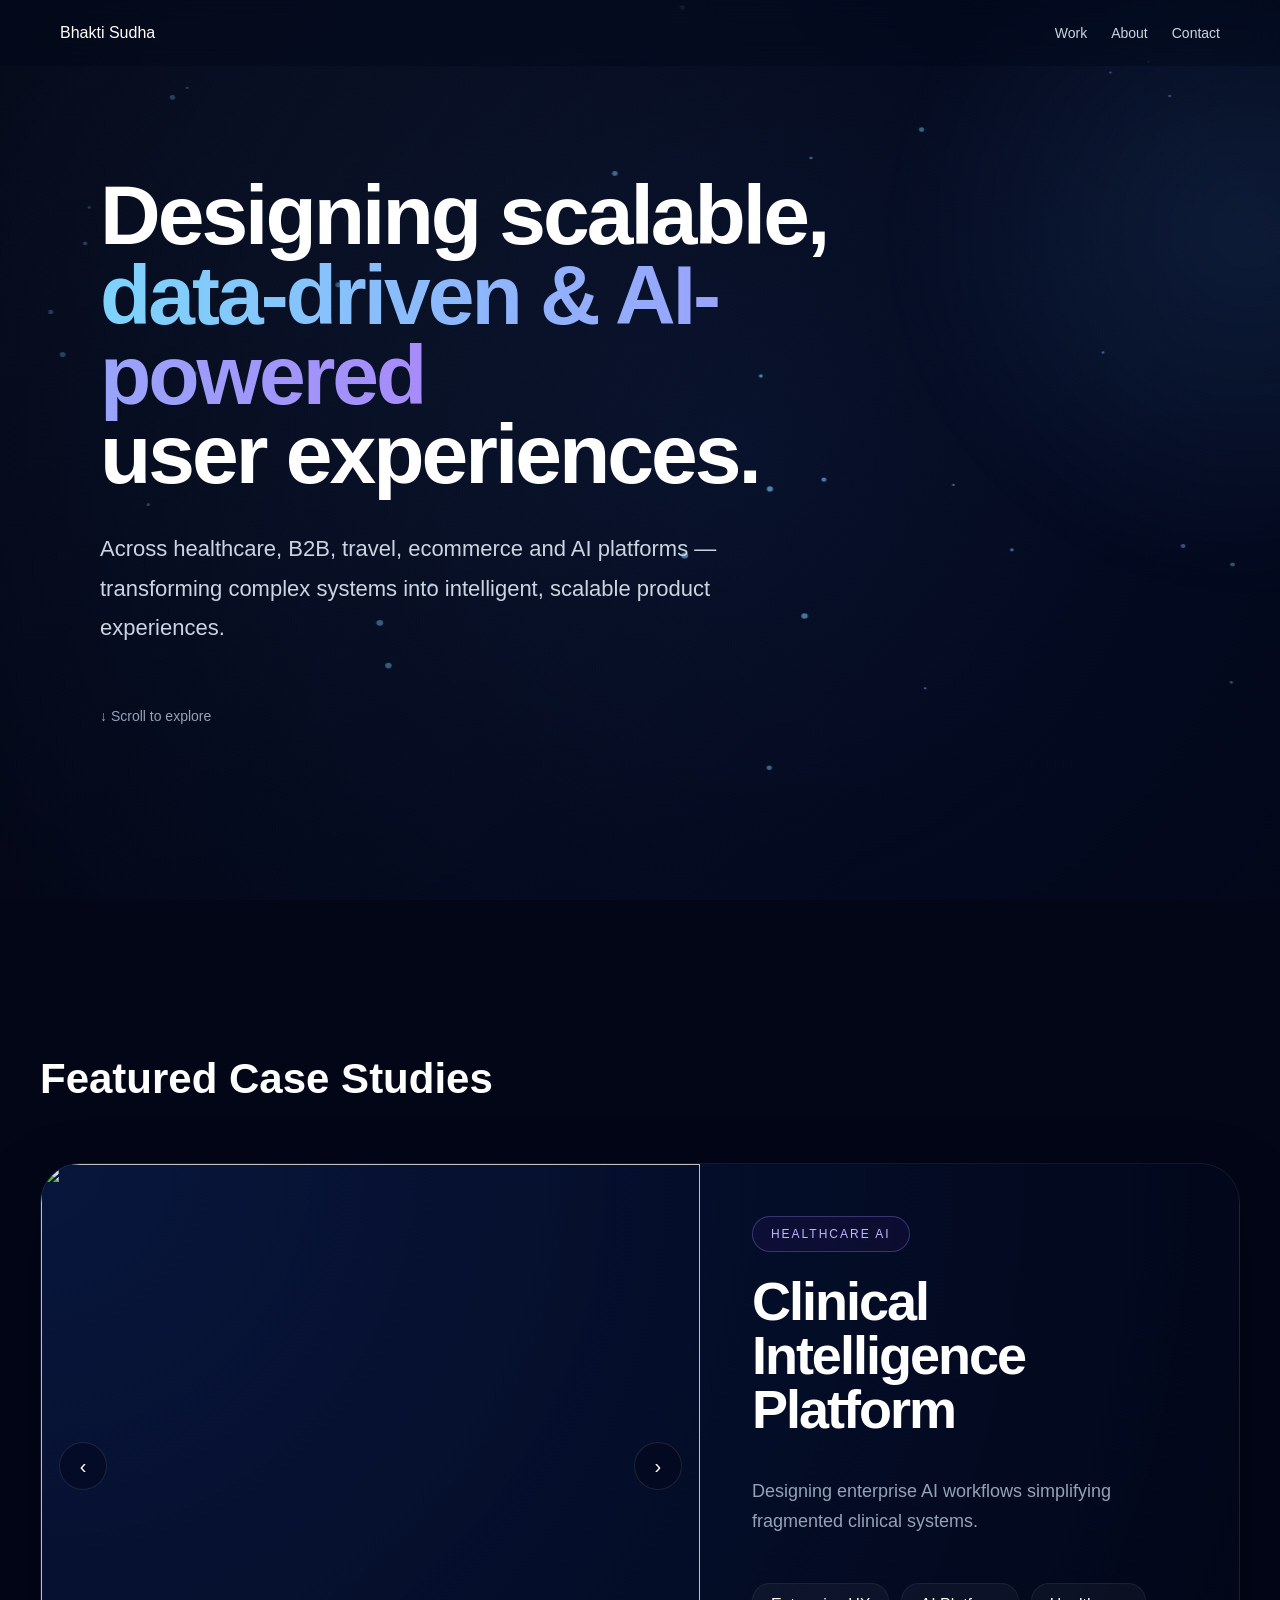
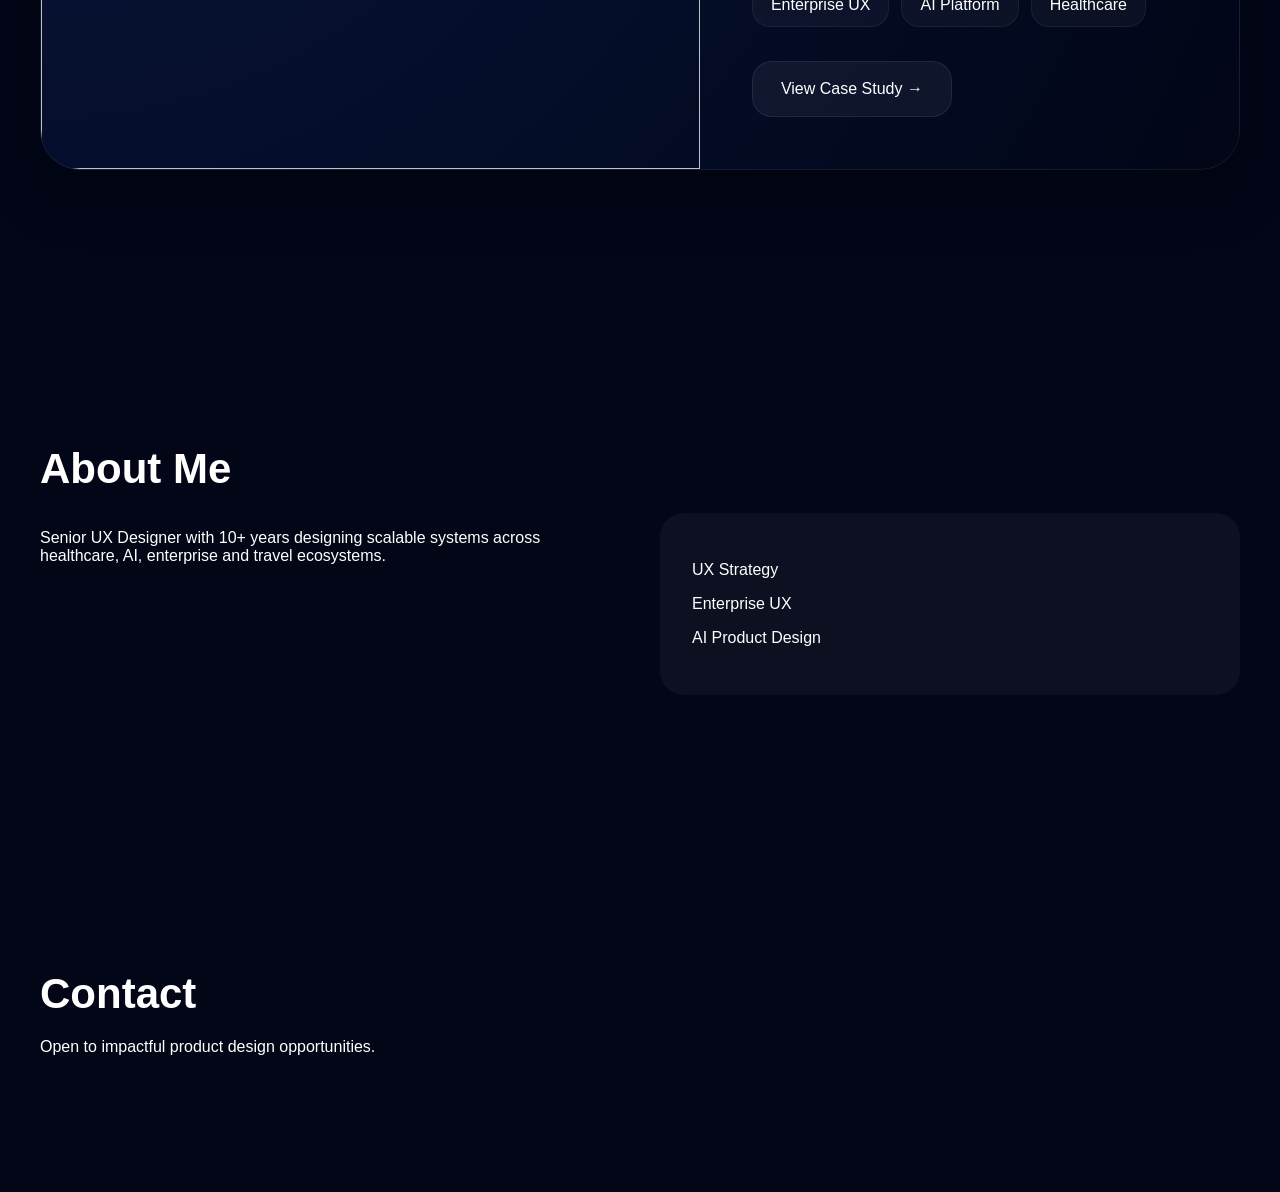
==== commit dd6e8c81: "Optimize hero animation and restore homepage sections" ====
--- a/index.html
+++ b/index.html
@@ -1,27 +1 @@
-<!DOCTYPE html>
-<html lang="en">
-<head>
-<meta charset="UTF-8">
-<meta name="viewport" content="width=device-width, initial-scale=1.0">
-<title>Bhakti Sudha | UX Portfolio</title>
-<style>
-html{scroll-behavior:smooth}
-body{margin:0;font-family:-apple-system,BlinkMacSystemFont,sans-serif;background:#020617;color:white;overflow-x:hidden}
-.nav{position:fixed;top:0;width:100%;padding:24px 60px;display:flex;justify-content:space-between;align-items:center;z-index:100;background:rgba(2,6,23,0.35);backdrop-filter:blur(16px);box-sizing:border-box}.nav a{color:#cbd5e1;text-decoration:none;margin-left:24px;font-size:14px;transition:.3s}.nav a:hover{color:white}
-.hero-banner{position:relative;height:100vh;width:100vw;display:flex;align-items:center;padding:0 100px;overflow:hidden;background:radial-gradient(circle at top left,#0f172a,#020617 70%)}#bg-canvas{position:absolute;inset:0;width:100%;height:100%;z-index:0}.hero-overlay{position:absolute;inset:0;background:radial-gradient(circle at center,rgba(37,99,235,.12),rgba(2,6,23,.75));z-index:1}.hero-glow{position:absolute;width:900px;height:900px;border-radius:50%;background:radial-gradient(circle,rgba(96,165,250,.18),transparent 70%);top:-200px;right:-180px;filter:blur(40px);z-index:1}.hero-content{position:relative;z-index:2;max-width:860px}.hero-title{font-size:88px;line-height:.95;margin:0;font-weight:600;letter-spacing:-3px}.hero-title span{background:linear-gradient(90deg,#7dd3fc,#a78bfa);-webkit-background-clip:text;-webkit-text-fill-color:transparent}.hero-subtitle{margin-top:34px;font-size:22px;line-height:1.8;color:#cbd5e1;max-width:720px}.scroll-indicator{margin-top:60px;color:#94a3b8;font-size:14px;letter-spacing:1px}
-.section{max-width:1400px;margin:auto;padding:120px 40px}.section-title{font-size:42px;margin-bottom:20px}
-.featured-wrap{margin-top:60px;display:flex;flex-direction:column;gap:34px}.featured-tabs{display:flex;gap:14px}.tab{padding:16px 34px;border-radius:18px;background:rgba(255,255,255,.04);border:1px solid rgba(255,255,255,.06);color:#94a3b8}.tab.active{background:linear-gradient(135deg,rgba(96,165,250,.28),rgba(167,139,250,.18));color:white}.featured-card{display:grid;grid-template-columns:1.1fr .9fr;min-height:460px;background:radial-gradient(circle at top left,rgba(37,99,235,.22),rgba(2,6,23,.95));border:1px solid rgba(255,255,255,.06);border-radius:40px;overflow:hidden;box-shadow:0 30px 100px rgba(0,0,0,.4)}
-.carousel{position:relative;height:100%;overflow:hidden}.carousel-track{display:flex;width:100%;height:100%;transition:transform .6s ease}.carousel-slide{min-width:100%;height:100%}.carousel-slide img{width:100%;height:100%;object-fit:cover;display:block;opacity:.96}.carousel-btn{position:absolute;top:50%;transform:translateY(-50%);width:54px;height:54px;border-radius:50%;border:1px solid rgba(255,255,255,.12);background:rgba(2,6,23,.55);color:white;font-size:22px;display:flex;align-items:center;justify-content:center;cursor:pointer;backdrop-filter:blur(12px)}.carousel-btn.prev{left:20px}.carousel-btn.next{right:20px}
-.featured-content{display:flex;flex-direction:column;justify-content:center;padding:56px}.pill{display:inline-flex;width:max-content;padding:10px 18px;border-radius:999px;border:1px solid rgba(167,139,250,.3);background:rgba(76,29,149,.12);font-size:12px;letter-spacing:2px;color:#c4b5fd;margin-bottom:24px}.featured-content h2{font-size:58px;line-height:1;margin:0 0 24px 0;letter-spacing:-2px}.featured-desc{font-size:18px;line-height:1.7;color:#94a3b8;max-width:520px}.tag-row{display:flex;flex-wrap:wrap;gap:12px;margin-top:30px}.tag{padding:12px 18px;border-radius:18px;background:rgba(255,255,255,.04);border:1px solid rgba(255,255,255,.06);color:#d1d5db}.cta{margin-top:36px;display:inline-flex;align-items:center;gap:14px;width:max-content;padding:18px 30px;border-radius:22px;background:rgba(255,255,255,.05);border:1px solid rgba(255,255,255,.08);color:white;text-decoration:none;font-size:16px;transition:.3s}.cta:hover{transform:translateY(-4px);border-color:rgba(96,165,250,.4)}
-.fade{opacity:0;transform:translateY(40px);transition:1s ease}.fade.visible{opacity:1;transform:translateY(0)}
-@media(max-width:1000px){.hero-banner{padding:0 40px}.hero-title{font-size:58px}.hero-subtitle{font-size:18px}.featured-card{grid-template-columns:1fr}.featured-content{padding:36px}.featured-content h2{font-size:42px}.featured-desc{font-size:16px}}
-@media(max-width:768px){.nav{padding:20px}.hero-banner{padding:0 24px}.hero-title{font-size:44px;letter-spacing:-1px}.hero-subtitle{font-size:16px}.section{padding:100px 24px}.featured-content{padding:28px}.featured-card{min-height:auto}}
-</style>
-</head>
-<body>
-<nav class="nav"><div>Bhakti Sudha</div><div><a href="#work">Work</a><a href="#about">About</a><a href="#contact">Contact</a></div></nav>
-<section class="hero-banner"><canvas id="bg-canvas"></canvas><div class="hero-overlay"></div><div class="hero-glow"></div><div class="hero-content"><h1 class="hero-title">Designing scalable,<br><span>data-driven & AI-powered</span><br>user experiences.</h1><p class="hero-subtitle">Across healthcare, B2B, travel, ecommerce and AI platforms — transforming complex systems into intelligent, scalable and impactful product experiences.</p><div class="scroll-indicator">↓ Scroll to explore</div></div></section>
-<section id="work" class="section fade"><h2 class="section-title">Featured Case Studies</h2></section>
-<script>const canvas=document.getElementById('bg-canvas');const ctx=canvas.getContext('2d');function resize(){canvas.width=window.innerWidth;canvas.height=window.innerHeight}resize();window.addEventListener('resize',resize);let mouse={x:null,y:null,radius:180};window.addEventListener('mousemove',e=>{mouse.x=e.x;mouse.y=e.y});let particles=[];for(let i=0;i<140;i++){particles.push({x:Math.random()*canvas.width,y:Math.random()*canvas.height,vx:(Math.random()-0.5)*0.6,vy:(Math.random()-0.5)*0.6,size:Math.random()*2.4+1})}function draw(){ctx.clearRect(0,0,canvas.width,canvas.height);particles.forEach(p=>{p.x+=p.vx;p.y+=p.vy;if(p.x<0||p.x>canvas.width)p.vx*=-1;if(p.y<0||p.y>canvas.height)p.vy*=-1;let dx=mouse.x-p.x;let dy=mouse.y-p.y;let dist=Math.sqrt(dx*dx+dy*dy);if(dist<mouse.radius){p.x-=dx*0.01;p.y-=dy*0.01}ctx.beginPath();ctx.arc(p.x,p.y,p.size,0,Math.PI*2);ctx.fillStyle='rgba(125,211,252,0.9)';ctx.shadowBlur=18;ctx.shadowColor='rgba(125,211,252,0.8)';ctx.fill()});for(let i=0;i<particles.length;i++){for(let j=i+1;j<particles.length;j++){let dx=particles[i].x-particles[j].x;let dy=particles[i].y-particles[j].y;let dist=Math.sqrt(dx*dx+dy*dy);if(dist<140){ctx.beginPath();ctx.moveTo(particles[i].x,particles[i].y);ctx.lineTo(particles[j].x,particles[j].y);ctx.strokeStyle='rgba(167,139,250,0.12)';ctx.lineWidth=1;ctx.stroke()}}}requestAnimationFrame(draw)}draw();</script>
-</body>
-</html>+<!DOCTYPE html><html lang='en'><head><meta charset='UTF-8'><meta name='viewport' content='width=device-width, initial-scale=1.0'><title>Bhakti Sudha | UX Portfolio</title><style>html{scroll-behavior:smooth}body{margin:0;font-family:-apple-system,BlinkMacSystemFont,sans-serif;background:#020617;color:white;overflow-x:hidden}.nav{position:fixed;top:0;width:100%;padding:24px 60px;display:flex;justify-content:space-between;align-items:center;z-index:100;background:rgba(2,6,23,.35);backdrop-filter:blur(14px);box-sizing:border-box}.nav a{color:#cbd5e1;text-decoration:none;margin-left:24px;font-size:14px;transition:.3s}.nav a:hover{color:white}.hero-banner{position:relative;height:100vh;width:100%;display:flex;align-items:center;padding:0 100px;overflow:hidden;background:radial-gradient(circle at top left,#111827,#020617 72%)}#bg-canvas{position:absolute;inset:0;width:100%;height:100%;z-index:0}.hero-overlay{position:absolute;inset:0;background:radial-gradient(circle at center,rgba(37,99,235,.08),rgba(2,6,23,.72));z-index:1}.hero-glow{position:absolute;width:700px;height:700px;border-radius:50%;background:radial-gradient(circle,rgba(96,165,250,.12),transparent 72%);top:-120px;right:-120px;filter:blur(24px);z-index:1}.hero-content{position:relative;z-index:2;max-width:860px}.hero-title{font-size:84px;line-height:.95;margin:0;font-weight:600;letter-spacing:-3px}.hero-title span{background:linear-gradient(90deg,#7dd3fc,#a78bfa);-webkit-background-clip:text;-webkit-text-fill-color:transparent}.hero-subtitle{margin-top:34px;font-size:22px;line-height:1.8;color:#cbd5e1;max-width:720px}.scroll-indicator{margin-top:60px;color:#94a3b8;font-size:14px}.section{max-width:1400px;margin:auto;padding:120px 40px}.section-title{font-size:42px;margin-bottom:20px}.featured-wrap{margin-top:60px;display:flex;flex-direction:column;gap:34px}.featured-card{display:grid;grid-template-columns:1.1fr .9fr;min-height:460px;background:radial-gradient(circle at top left,rgba(37,99,235,.18),rgba(2,6,23,.95));border:1px solid rgba(255,255,255,.06);border-radius:40px;overflow:hidden;box-shadow:0 20px 60px rgba(0,0,0,.35)}.carousel{position:relative;height:100%;overflow:hidden}.carousel-track{display:flex;width:100%;height:100%;transition:transform .5s ease}.carousel-slide{min-width:100%;height:100%}.carousel-slide img{width:100%;height:100%;object-fit:cover;display:block}.carousel-btn{position:absolute;top:50%;transform:translateY(-50%);width:48px;height:48px;border-radius:50%;border:1px solid rgba(255,255,255,.1);background:rgba(2,6,23,.45);color:white;font-size:20px;display:flex;align-items:center;justify-content:center;cursor:pointer}.carousel-btn.prev{left:18px}.carousel-btn.next{right:18px}.featured-content{display:flex;flex-direction:column;justify-content:center;padding:52px}.pill{display:inline-flex;width:max-content;padding:10px 18px;border-radius:999px;border:1px solid rgba(167,139,250,.3);background:rgba(76,29,149,.12);font-size:12px;letter-spacing:2px;color:#c4b5fd;margin-bottom:22px}.featured-content h2{font-size:54px;line-height:1;margin:0 0 22px;letter-spacing:-2px}.featured-desc{font-size:18px;line-height:1.7;color:#94a3b8;max-width:520px}.tag-row{display:flex;flex-wrap:wrap;gap:12px;margin-top:28px}.tag{padding:12px 18px;border-radius:18px;background:rgba(255,255,255,.04);border:1px solid rgba(255,255,255,.06)}.cta{margin-top:34px;display:inline-flex;align-items:center;gap:12px;width:max-content;padding:18px 28px;border-radius:20px;background:rgba(255,255,255,.05);border:1px solid rgba(255,255,255,.08);color:white;text-decoration:none;font-size:16px}.about-grid{display:grid;grid-template-columns:1fr 1fr;gap:40px}.about-box{background:rgba(255,255,255,.04);padding:32px;border-radius:24px}.fade{opacity:0;transform:translateY(40px);transition:1s ease}.fade.visible{opacity:1;transform:translateY(0)}@media(max-width:1000px){.hero-banner{padding:0 40px}.hero-title{font-size:58px}.hero-subtitle{font-size:18px}.featured-card{grid-template-columns:1fr}.featured-content{padding:36px}.featured-content h2{font-size:42px}}@media(max-width:768px){.nav{padding:20px}.hero-banner{padding:0 24px}.hero-title{font-size:44px;letter-spacing:-1px}.hero-subtitle{font-size:16px}.section{padding:100px 24px}.featured-card{min-height:auto}.about-grid{grid-template-columns:1fr}}</style></head><body><nav class='nav'><div>Bhakti Sudha</div><div><a href='#work'>Work</a><a href='#about'>About</a><a href='#contact'>Contact</a></div></nav><section class='hero-banner'><canvas id='bg-canvas'></canvas><div class='hero-overlay'></div><div class='hero-glow'></div><div class='hero-content'><h1 class='hero-title'>Designing scalable,<br><span>data-driven & AI-powered</span><br>user experiences.</h1><p class='hero-subtitle'>Across healthcare, B2B, travel, ecommerce and AI platforms — transforming complex systems into intelligent, scalable product experiences.</p><div class='scroll-indicator'>↓ Scroll to explore</div></div></section><section id='work' class='section fade'><h2 class='section-title'>Featured Case Studies</h2><div class='featured-wrap'><div class='featured-card'><div class='carousel'><div class='carousel-track'><div class='carousel-slide'><img src='images/clip-ui-1.png'></div><div class='carousel-slide'><img src='images/clip-ui-2.png'></div></div><button class='carousel-btn prev'>‹</button><button class='carousel-btn next'>›</button></div><div class='featured-content'><div class='pill'>HEALTHCARE AI</div><h2>Clinical Intelligence Platform</h2><p class='featured-desc'>Designing enterprise AI workflows simplifying fragmented clinical systems.</p><div class='tag-row'><div class='tag'>Enterprise UX</div><div class='tag'>AI Platform</div><div class='tag'>Healthcare</div></div><a class='cta' href='cases/clip.html'>View Case Study →</a></div></div></div></section><section id='about' class='section fade'><h2 class='section-title'>About Me</h2><div class='about-grid'><div><p>Senior UX Designer with 10+ years designing scalable systems across healthcare, AI, enterprise and travel ecosystems.</p></div><div class='about-box'><p>UX Strategy</p><p>Enterprise UX</p><p>AI Product Design</p></div></div></section><section id='contact' class='section fade'><h2 class='section-title'>Contact</h2><p>Open to impactful product design opportunities.</p></section><script>document.querySelectorAll('.carousel').forEach(carousel=>{const track=carousel.querySelector('.carousel-track');const slides=carousel.querySelectorAll('.carousel-slide');const next=carousel.querySelector('.next');const prev=carousel.querySelector('.prev');let index=0;function update(){track.style.transform=`translateX(-${index*100}%)`}next.addEventListener('click',()=>{index=(index+1)%slides.length;update()});prev.addEventListener('click',()=>{index=(index-1+slides.length)%slides.length;update()})});const fades=document.querySelectorAll('.fade');const observer=new IntersectionObserver(entries=>{entries.forEach(entry=>{if(entry.isIntersecting){entry.target.classList.add('visible')}})});fades.forEach(el=>observer.observe(el));const canvas=document.getElementById('bg-canvas');const ctx=canvas.getContext('2d');function resize(){canvas.width=window.innerWidth;canvas.height=window.innerHeight}resize();window.addEventListener('resize',resize);let mouse={x:null,y:null};window.addEventListener('mousemove',e=>{mouse.x=e.x;mouse.y=e.y});let particles=[];for(let i=0;i<38;i++){particles.push({x:Math.random()*canvas.width,y:Math.random()*canvas.height,vx:(Math.random()-0.5)*0.25,vy:(Math.random()-0.5)*0.25,size:Math.random()*2+1})}function draw(){ctx.clearRect(0,0,canvas.width,canvas.height);particles.forEach(p=>{p.x+=p.vx;p.y+=p.vy;if(p.x<0||p.x>canvas.width)p.vx*=-1;if(p.y<0||p.y>canvas.height)p.vy*=-1;ctx.beginPath();ctx.arc(p.x,p.y,p.size,0,Math.PI*2);ctx.fillStyle='rgba(125,211,252,0.65)';ctx.fill()});requestAnimationFrame(draw)}draw();</script></body></html>
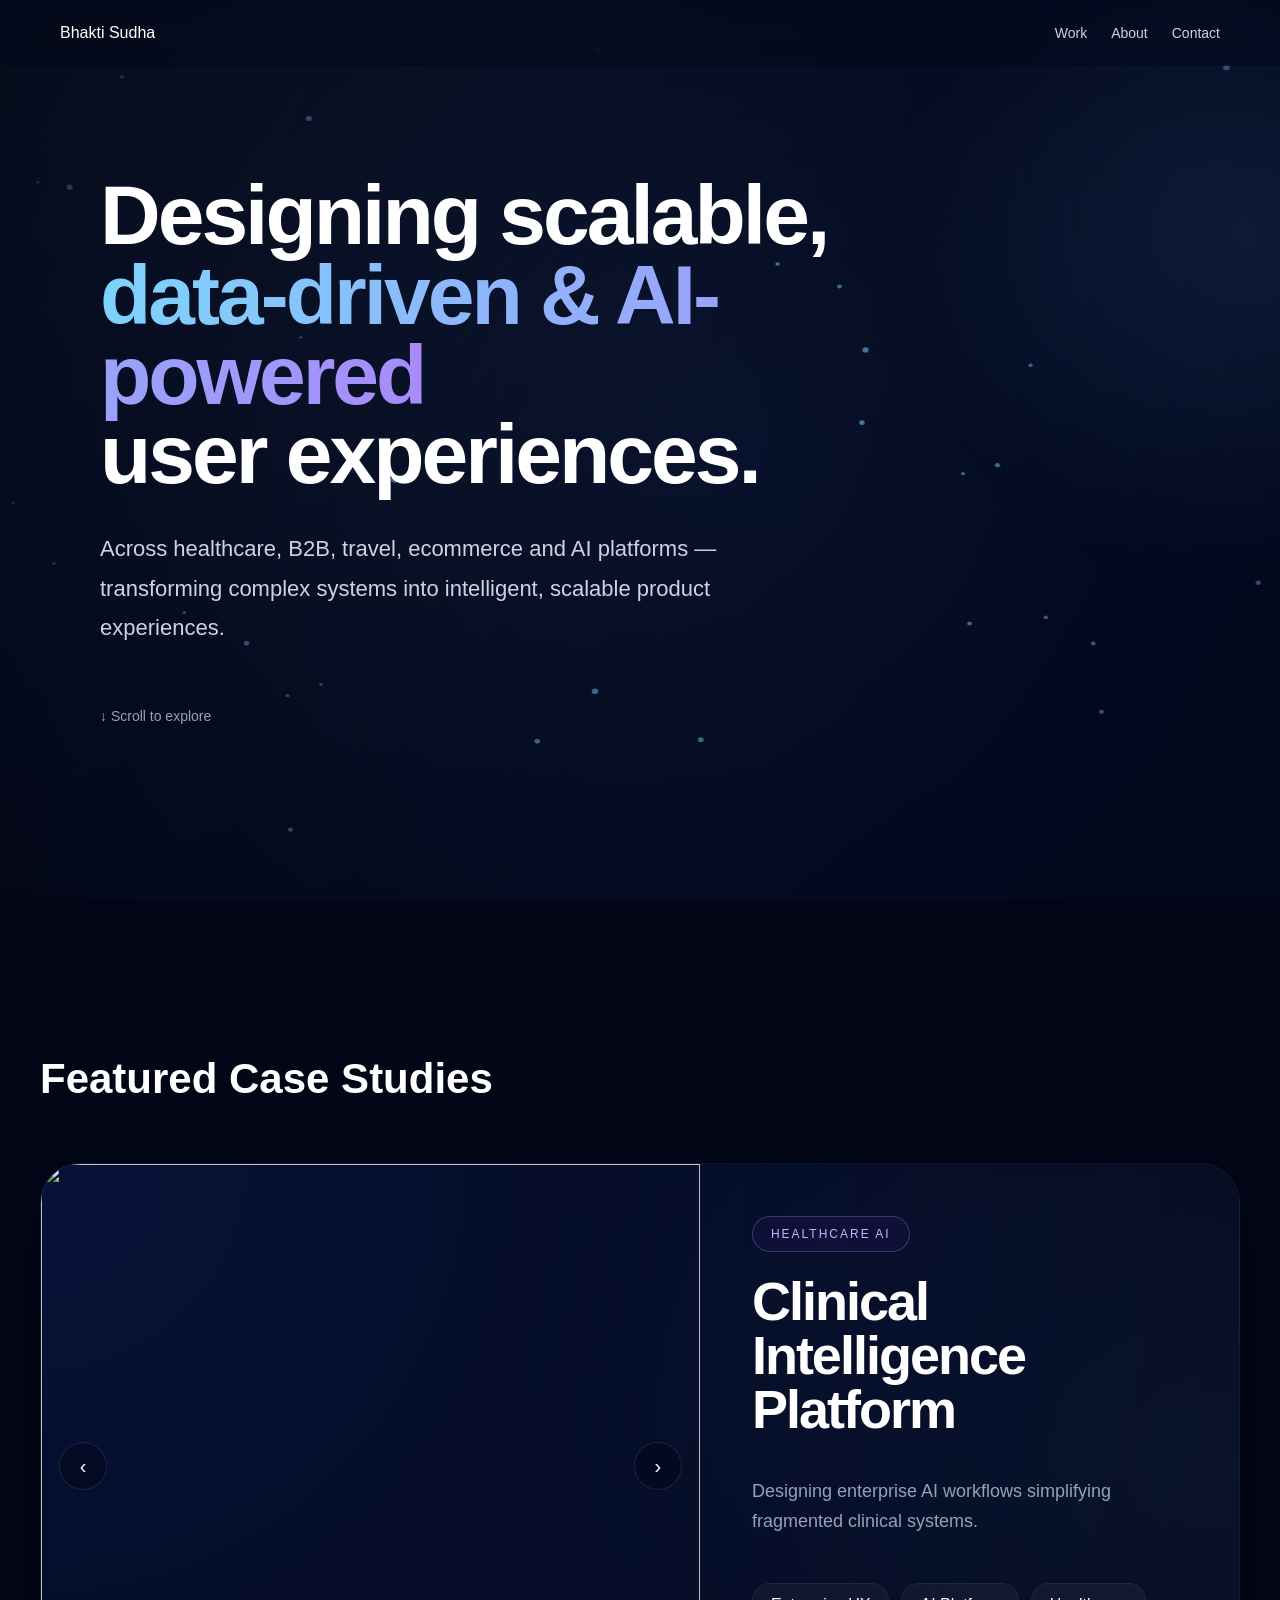
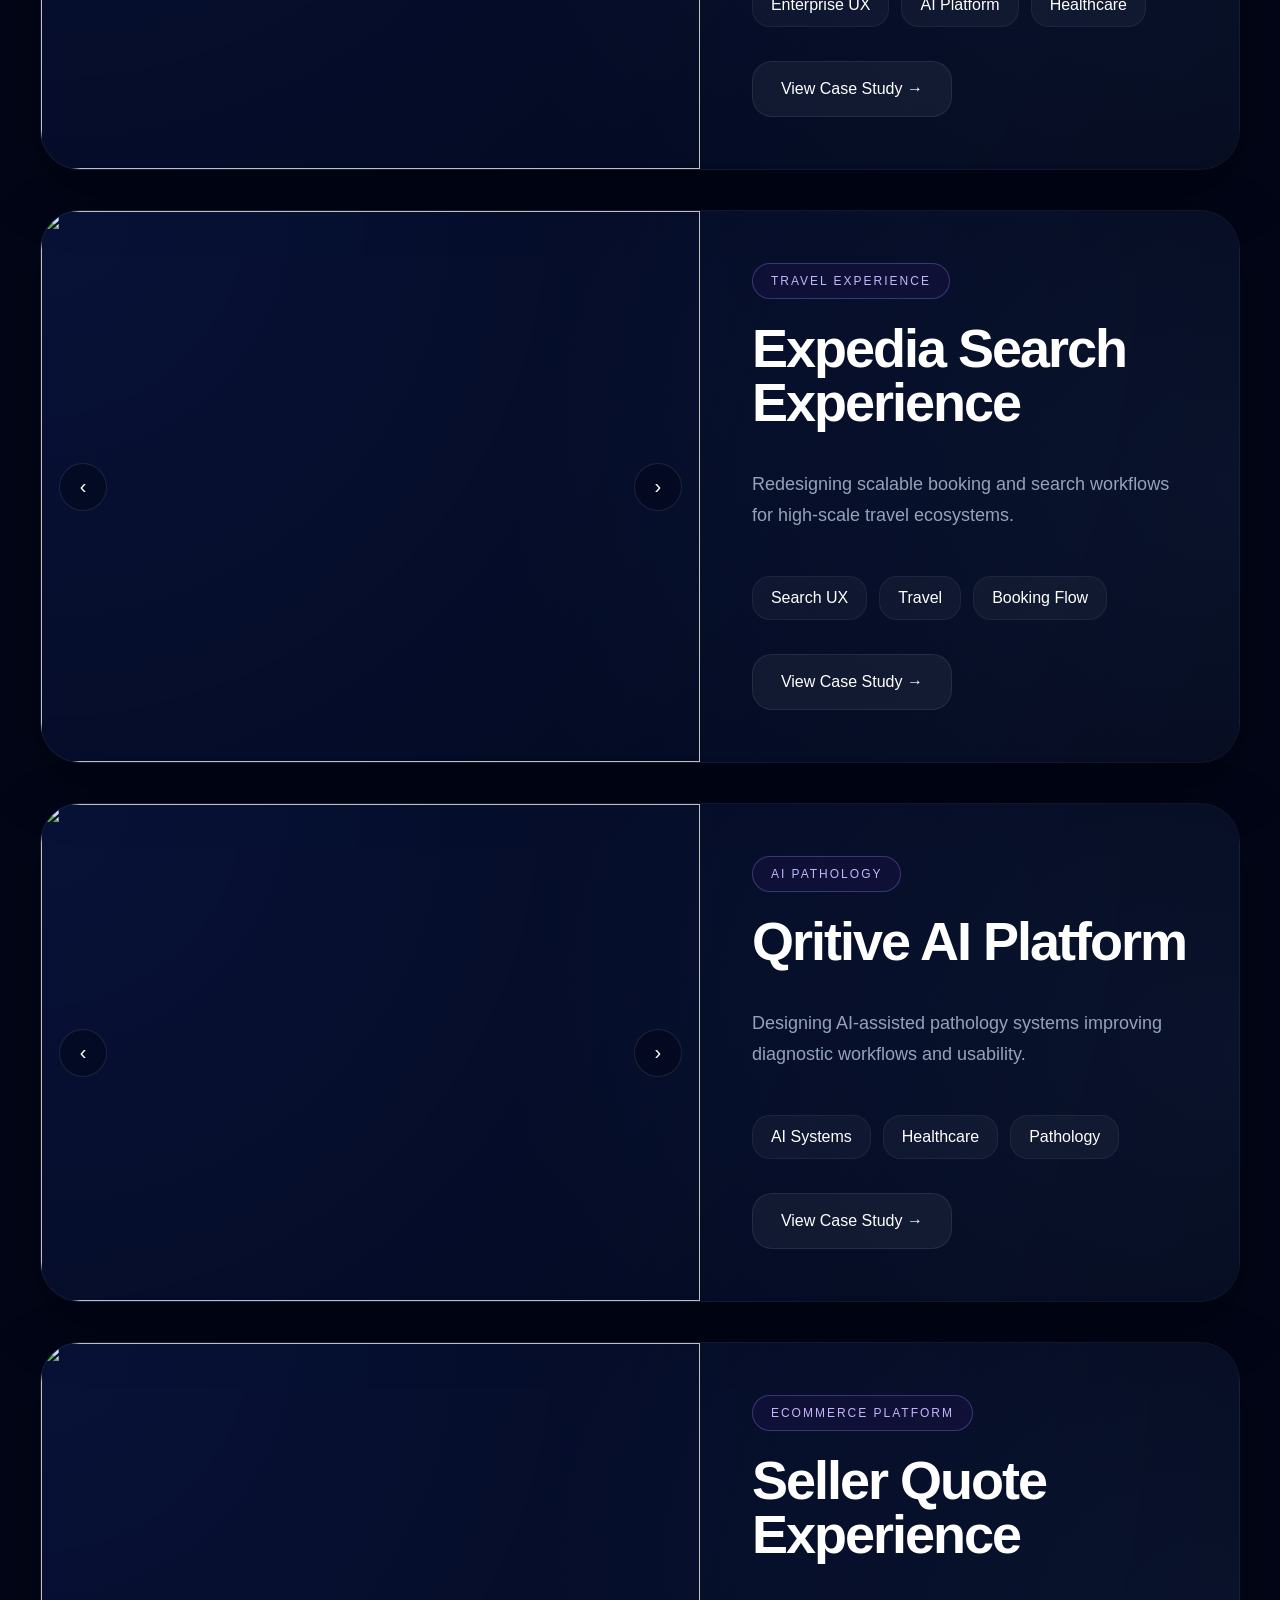
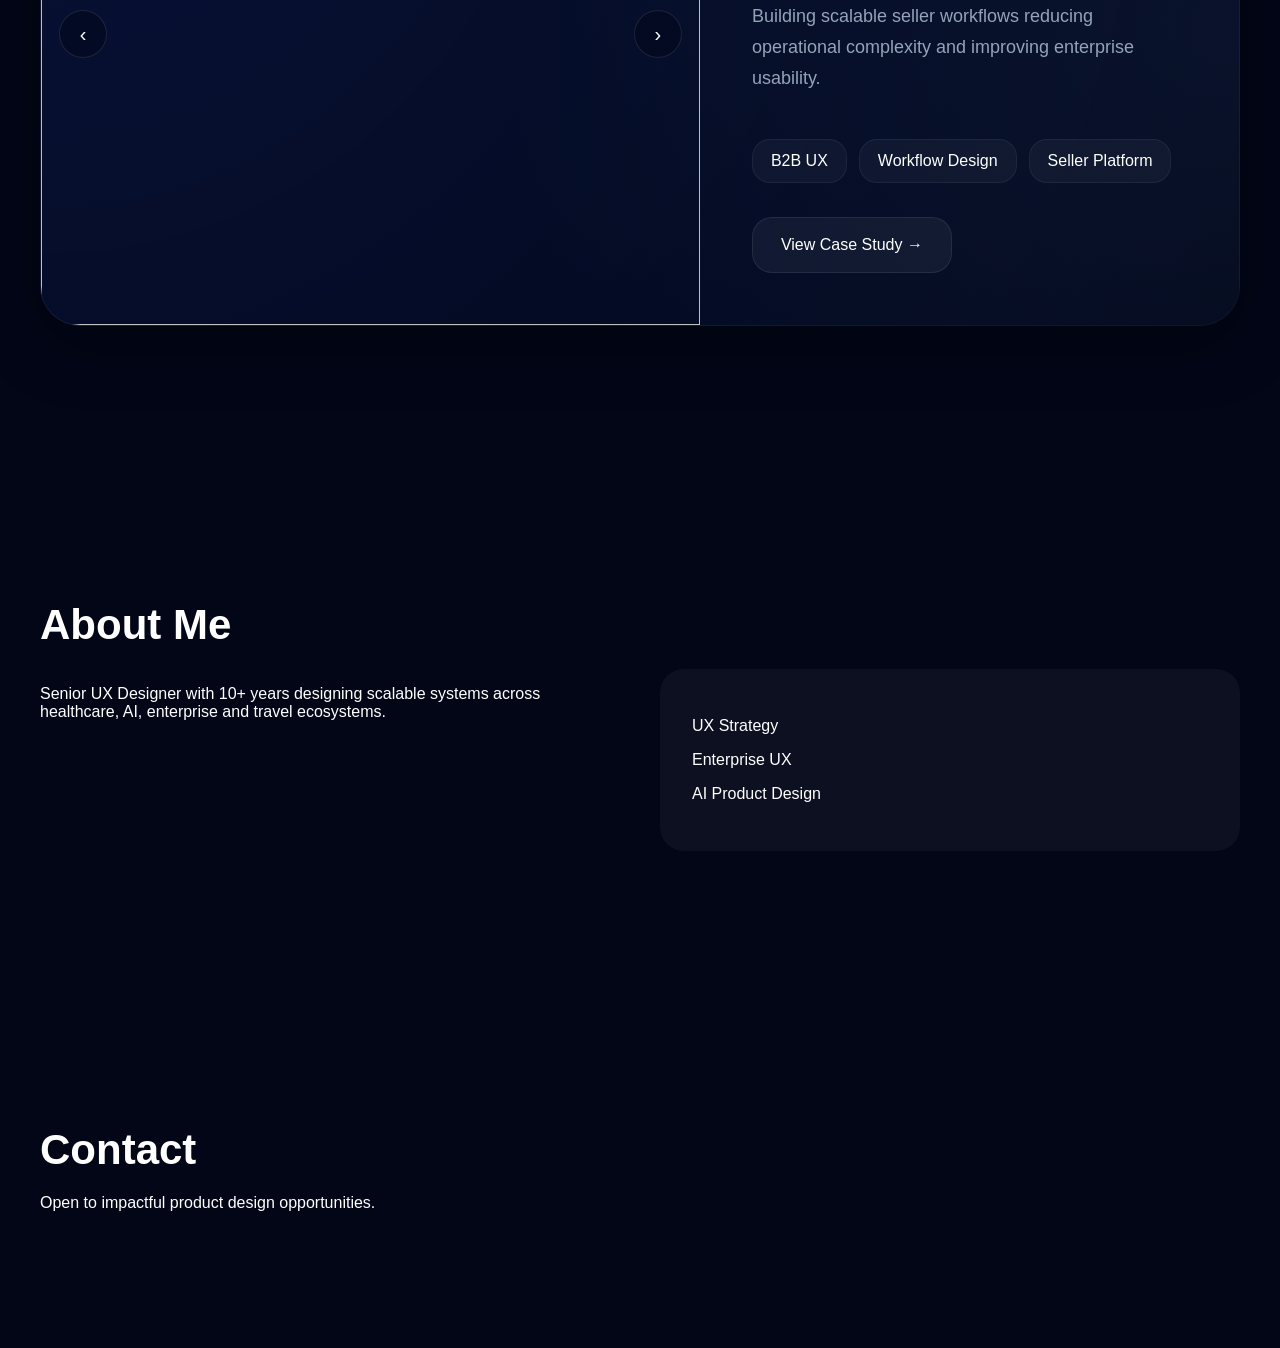
==== commit 8063dd3e: "Restore remaining case study sections with matching gradient backgrounds" ====
--- a/index.html
+++ b/index.html
@@ -1 +1 @@
-<!DOCTYPE html><html lang='en'><head><meta charset='UTF-8'><meta name='viewport' content='width=device-width, initial-scale=1.0'><title>Bhakti Sudha | UX Portfolio</title><style>html{scroll-behavior:smooth}body{margin:0;font-family:-apple-system,BlinkMacSystemFont,sans-serif;background:#020617;color:white;overflow-x:hidden}.nav{position:fixed;top:0;width:100%;padding:24px 60px;display:flex;justify-content:space-between;align-items:center;z-index:100;background:rgba(2,6,23,.35);backdrop-filter:blur(14px);box-sizing:border-box}.nav a{color:#cbd5e1;text-decoration:none;margin-left:24px;font-size:14px;transition:.3s}.nav a:hover{color:white}.hero-banner{position:relative;height:100vh;width:100%;display:flex;align-items:center;padding:0 100px;overflow:hidden;background:radial-gradient(circle at top left,#111827,#020617 72%)}#bg-canvas{position:absolute;inset:0;width:100%;height:100%;z-index:0}.hero-overlay{position:absolute;inset:0;background:radial-gradient(circle at center,rgba(37,99,235,.08),rgba(2,6,23,.72));z-index:1}.hero-glow{position:absolute;width:700px;height:700px;border-radius:50%;background:radial-gradient(circle,rgba(96,165,250,.12),transparent 72%);top:-120px;right:-120px;filter:blur(24px);z-index:1}.hero-content{position:relative;z-index:2;max-width:860px}.hero-title{font-size:84px;line-height:.95;margin:0;font-weight:600;letter-spacing:-3px}.hero-title span{background:linear-gradient(90deg,#7dd3fc,#a78bfa);-webkit-background-clip:text;-webkit-text-fill-color:transparent}.hero-subtitle{margin-top:34px;font-size:22px;line-height:1.8;color:#cbd5e1;max-width:720px}.scroll-indicator{margin-top:60px;color:#94a3b8;font-size:14px}.section{max-width:1400px;margin:auto;padding:120px 40px}.section-title{font-size:42px;margin-bottom:20px}.featured-wrap{margin-top:60px;display:flex;flex-direction:column;gap:34px}.featured-card{display:grid;grid-template-columns:1.1fr .9fr;min-height:460px;background:radial-gradient(circle at top left,rgba(37,99,235,.18),rgba(2,6,23,.95));border:1px solid rgba(255,255,255,.06);border-radius:40px;overflow:hidden;box-shadow:0 20px 60px rgba(0,0,0,.35)}.carousel{position:relative;height:100%;overflow:hidden}.carousel-track{display:flex;width:100%;height:100%;transition:transform .5s ease}.carousel-slide{min-width:100%;height:100%}.carousel-slide img{width:100%;height:100%;object-fit:cover;display:block}.carousel-btn{position:absolute;top:50%;transform:translateY(-50%);width:48px;height:48px;border-radius:50%;border:1px solid rgba(255,255,255,.1);background:rgba(2,6,23,.45);color:white;font-size:20px;display:flex;align-items:center;justify-content:center;cursor:pointer}.carousel-btn.prev{left:18px}.carousel-btn.next{right:18px}.featured-content{display:flex;flex-direction:column;justify-content:center;padding:52px}.pill{display:inline-flex;width:max-content;padding:10px 18px;border-radius:999px;border:1px solid rgba(167,139,250,.3);background:rgba(76,29,149,.12);font-size:12px;letter-spacing:2px;color:#c4b5fd;margin-bottom:22px}.featured-content h2{font-size:54px;line-height:1;margin:0 0 22px;letter-spacing:-2px}.featured-desc{font-size:18px;line-height:1.7;color:#94a3b8;max-width:520px}.tag-row{display:flex;flex-wrap:wrap;gap:12px;margin-top:28px}.tag{padding:12px 18px;border-radius:18px;background:rgba(255,255,255,.04);border:1px solid rgba(255,255,255,.06)}.cta{margin-top:34px;display:inline-flex;align-items:center;gap:12px;width:max-content;padding:18px 28px;border-radius:20px;background:rgba(255,255,255,.05);border:1px solid rgba(255,255,255,.08);color:white;text-decoration:none;font-size:16px}.about-grid{display:grid;grid-template-columns:1fr 1fr;gap:40px}.about-box{background:rgba(255,255,255,.04);padding:32px;border-radius:24px}.fade{opacity:0;transform:translateY(40px);transition:1s ease}.fade.visible{opacity:1;transform:translateY(0)}@media(max-width:1000px){.hero-banner{padding:0 40px}.hero-title{font-size:58px}.hero-subtitle{font-size:18px}.featured-card{grid-template-columns:1fr}.featured-content{padding:36px}.featured-content h2{font-size:42px}}@media(max-width:768px){.nav{padding:20px}.hero-banner{padding:0 24px}.hero-title{font-size:44px;letter-spacing:-1px}.hero-subtitle{font-size:16px}.section{padding:100px 24px}.featured-card{min-height:auto}.about-grid{grid-template-columns:1fr}}</style></head><body><nav class='nav'><div>Bhakti Sudha</div><div><a href='#work'>Work</a><a href='#about'>About</a><a href='#contact'>Contact</a></div></nav><section class='hero-banner'><canvas id='bg-canvas'></canvas><div class='hero-overlay'></div><div class='hero-glow'></div><div class='hero-content'><h1 class='hero-title'>Designing scalable,<br><span>data-driven & AI-powered</span><br>user experiences.</h1><p class='hero-subtitle'>Across healthcare, B2B, travel, ecommerce and AI platforms — transforming complex systems into intelligent, scalable product experiences.</p><div class='scroll-indicator'>↓ Scroll to explore</div></div></section><section id='work' class='section fade'><h2 class='section-title'>Featured Case Studies</h2><div class='featured-wrap'><div class='featured-card'><div class='carousel'><div class='carousel-track'><div class='carousel-slide'><img src='images/clip-ui-1.png'></div><div class='carousel-slide'><img src='images/clip-ui-2.png'></div></div><button class='carousel-btn prev'>‹</button><button class='carousel-btn next'>›</button></div><div class='featured-content'><div class='pill'>HEALTHCARE AI</div><h2>Clinical Intelligence Platform</h2><p class='featured-desc'>Designing enterprise AI workflows simplifying fragmented clinical systems.</p><div class='tag-row'><div class='tag'>Enterprise UX</div><div class='tag'>AI Platform</div><div class='tag'>Healthcare</div></div><a class='cta' href='cases/clip.html'>View Case Study →</a></div></div></div></section><section id='about' class='section fade'><h2 class='section-title'>About Me</h2><div class='about-grid'><div><p>Senior UX Designer with 10+ years designing scalable systems across healthcare, AI, enterprise and travel ecosystems.</p></div><div class='about-box'><p>UX Strategy</p><p>Enterprise UX</p><p>AI Product Design</p></div></div></section><section id='contact' class='section fade'><h2 class='section-title'>Contact</h2><p>Open to impactful product design opportunities.</p></section><script>document.querySelectorAll('.carousel').forEach(carousel=>{const track=carousel.querySelector('.carousel-track');const slides=carousel.querySelectorAll('.carousel-slide');const next=carousel.querySelector('.next');const prev=carousel.querySelector('.prev');let index=0;function update(){track.style.transform=`translateX(-${index*100}%)`}next.addEventListener('click',()=>{index=(index+1)%slides.length;update()});prev.addEventListener('click',()=>{index=(index-1+slides.length)%slides.length;update()})});const fades=document.querySelectorAll('.fade');const observer=new IntersectionObserver(entries=>{entries.forEach(entry=>{if(entry.isIntersecting){entry.target.classList.add('visible')}})});fades.forEach(el=>observer.observe(el));const canvas=document.getElementById('bg-canvas');const ctx=canvas.getContext('2d');function resize(){canvas.width=window.innerWidth;canvas.height=window.innerHeight}resize();window.addEventListener('resize',resize);let mouse={x:null,y:null};window.addEventListener('mousemove',e=>{mouse.x=e.x;mouse.y=e.y});let particles=[];for(let i=0;i<38;i++){particles.push({x:Math.random()*canvas.width,y:Math.random()*canvas.height,vx:(Math.random()-0.5)*0.25,vy:(Math.random()-0.5)*0.25,size:Math.random()*2+1})}function draw(){ctx.clearRect(0,0,canvas.width,canvas.height);particles.forEach(p=>{p.x+=p.vx;p.y+=p.vy;if(p.x<0||p.x>canvas.width)p.vx*=-1;if(p.y<0||p.y>canvas.height)p.vy*=-1;ctx.beginPath();ctx.arc(p.x,p.y,p.size,0,Math.PI*2);ctx.fillStyle='rgba(125,211,252,0.65)';ctx.fill()});requestAnimationFrame(draw)}draw();</script></body></html>+<!DOCTYPE html><html lang='en'><head><meta charset='UTF-8'><meta name='viewport' content='width=device-width, initial-scale=1.0'><title>Bhakti Sudha | UX Portfolio</title><style>html{scroll-behavior:smooth}body{margin:0;font-family:-apple-system,BlinkMacSystemFont,sans-serif;background:#020617;color:white;overflow-x:hidden}.nav{position:fixed;top:0;width:100%;padding:24px 60px;display:flex;justify-content:space-between;align-items:center;z-index:100;background:rgba(2,6,23,.35);backdrop-filter:blur(14px);box-sizing:border-box}.nav a{color:#cbd5e1;text-decoration:none;margin-left:24px;font-size:14px}.hero-banner{position:relative;height:100vh;width:100%;display:flex;align-items:center;padding:0 100px;overflow:hidden;background:radial-gradient(circle at top left,#111827,#020617 72%)}#bg-canvas{position:absolute;inset:0;width:100%;height:100%;z-index:0}.hero-overlay{position:absolute;inset:0;background:radial-gradient(circle at center,rgba(37,99,235,.08),rgba(2,6,23,.72));z-index:1}.hero-glow{position:absolute;width:700px;height:700px;border-radius:50%;background:radial-gradient(circle,rgba(96,165,250,.12),transparent 72%);top:-120px;right:-120px;filter:blur(24px);z-index:1}.hero-content{position:relative;z-index:2;max-width:860px}.hero-title{font-size:84px;line-height:.95;margin:0;font-weight:600;letter-spacing:-3px}.hero-title span{background:linear-gradient(90deg,#7dd3fc,#a78bfa);-webkit-background-clip:text;-webkit-text-fill-color:transparent}.hero-subtitle{margin-top:34px;font-size:22px;line-height:1.8;color:#cbd5e1;max-width:720px}.scroll-indicator{margin-top:60px;color:#94a3b8;font-size:14px}.section{max-width:1400px;margin:auto;padding:120px 40px}.section-title{font-size:42px;margin-bottom:20px}.featured-wrap{margin-top:60px;display:flex;flex-direction:column;gap:40px}.featured-card{display:grid;grid-template-columns:1.1fr .9fr;min-height:460px;background:radial-gradient(circle at top left,rgba(30,64,175,.22),rgba(2,6,23,.96));border:1px solid rgba(255,255,255,.06);border-radius:40px;overflow:hidden;box-shadow:0 20px 60px rgba(0,0,0,.35);position:relative}.featured-card::before{content:'';position:absolute;inset:0;background:radial-gradient(circle at right center,rgba(96,165,250,.08),transparent 60%);pointer-events:none}.carousel{position:relative;height:100%;overflow:hidden}.carousel-track{display:flex;width:100%;height:100%;transition:transform .5s ease}.carousel-slide{min-width:100%;height:100%}.carousel-slide img{width:100%;height:100%;object-fit:cover;display:block}.carousel-btn{position:absolute;top:50%;transform:translateY(-50%);width:48px;height:48px;border-radius:50%;border:1px solid rgba(255,255,255,.1);background:rgba(2,6,23,.45);color:white;font-size:20px;display:flex;align-items:center;justify-content:center;cursor:pointer}.carousel-btn.prev{left:18px}.carousel-btn.next{right:18px}.featured-content{display:flex;flex-direction:column;justify-content:center;padding:52px;position:relative;z-index:2}.pill{display:inline-flex;width:max-content;padding:10px 18px;border-radius:999px;border:1px solid rgba(167,139,250,.3);background:rgba(76,29,149,.12);font-size:12px;letter-spacing:2px;color:#c4b5fd;margin-bottom:22px}.featured-content h2{font-size:54px;line-height:1;margin:0 0 22px;letter-spacing:-2px}.featured-desc{font-size:18px;line-height:1.7;color:#94a3b8;max-width:520px}.tag-row{display:flex;flex-wrap:wrap;gap:12px;margin-top:28px}.tag{padding:12px 18px;border-radius:18px;background:rgba(255,255,255,.04);border:1px solid rgba(255,255,255,.06)}.cta{margin-top:34px;display:inline-flex;align-items:center;gap:12px;width:max-content;padding:18px 28px;border-radius:20px;background:rgba(255,255,255,.05);border:1px solid rgba(255,255,255,.08);color:white;text-decoration:none;font-size:16px}.about-grid{display:grid;grid-template-columns:1fr 1fr;gap:40px}.about-box{background:rgba(255,255,255,.04);padding:32px;border-radius:24px}.fade{opacity:0;transform:translateY(40px);transition:1s ease}.fade.visible{opacity:1;transform:translateY(0)}@media(max-width:1000px){.hero-banner{padding:0 40px}.hero-title{font-size:58px}.hero-subtitle{font-size:18px}.featured-card{grid-template-columns:1fr}.featured-content{padding:36px}.featured-content h2{font-size:42px}}@media(max-width:768px){.nav{padding:20px}.hero-banner{padding:0 24px}.hero-title{font-size:44px;letter-spacing:-1px}.hero-subtitle{font-size:16px}.section{padding:100px 24px}.featured-card{min-height:auto}.about-grid{grid-template-columns:1fr}}</style></head><body><nav class='nav'><div>Bhakti Sudha</div><div><a href='#work'>Work</a><a href='#about'>About</a><a href='#contact'>Contact</a></div></nav><section class='hero-banner'><canvas id='bg-canvas'></canvas><div class='hero-overlay'></div><div class='hero-glow'></div><div class='hero-content'><h1 class='hero-title'>Designing scalable,<br><span>data-driven & AI-powered</span><br>user experiences.</h1><p class='hero-subtitle'>Across healthcare, B2B, travel, ecommerce and AI platforms — transforming complex systems into intelligent, scalable product experiences.</p><div class='scroll-indicator'>↓ Scroll to explore</div></div></section><section id='work' class='section fade'><h2 class='section-title'>Featured Case Studies</h2><div class='featured-wrap'><div class='featured-card'><div class='carousel'><div class='carousel-track'><div class='carousel-slide'><img src='images/clip-ui-1.png'></div><div class='carousel-slide'><img src='images/clip-ui-2.png'></div></div><button class='carousel-btn prev'>‹</button><button class='carousel-btn next'>›</button></div><div class='featured-content'><div class='pill'>HEALTHCARE AI</div><h2>Clinical Intelligence Platform</h2><p class='featured-desc'>Designing enterprise AI workflows simplifying fragmented clinical systems.</p><div class='tag-row'><div class='tag'>Enterprise UX</div><div class='tag'>AI Platform</div><div class='tag'>Healthcare</div></div><a class='cta' href='cases/clip.html'>View Case Study →</a></div></div><div class='featured-card'><div class='carousel'><div class='carousel-track'><div class='carousel-slide'><img src='images/search-ui.png'></div><div class='carousel-slide'><img src='images/clip-ui-1.png'></div></div><button class='carousel-btn prev'>‹</button><button class='carousel-btn next'>›</button></div><div class='featured-content'><div class='pill'>TRAVEL EXPERIENCE</div><h2>Expedia Search Experience</h2><p class='featured-desc'>Redesigning scalable booking and search workflows for high-scale travel ecosystems.</p><div class='tag-row'><div class='tag'>Search UX</div><div class='tag'>Travel</div><div class='tag'>Booking Flow</div></div><a class='cta' href='cases/expedia.html'>View Case Study →</a></div></div><div class='featured-card'><div class='carousel'><div class='carousel-track'><div class='carousel-slide'><img src='images/clip-ui-2.png'></div><div class='carousel-slide'><img src='images/clip-hero.png'></div></div><button class='carousel-btn prev'>‹</button><button class='carousel-btn next'>›</button></div><div class='featured-content'><div class='pill'>AI PATHOLOGY</div><h2>Qritive AI Platform</h2><p class='featured-desc'>Designing AI-assisted pathology systems improving diagnostic workflows and usability.</p><div class='tag-row'><div class='tag'>AI Systems</div><div class='tag'>Healthcare</div><div class='tag'>Pathology</div></div><a class='cta' href='cases/qritive.html'>View Case Study →</a></div></div><div class='featured-card'><div class='carousel'><div class='carousel-track'><div class='carousel-slide'><img src='images/search-ui.png'></div><div class='carousel-slide'><img src='images/clip-ui-1.png'></div></div><button class='carousel-btn prev'>‹</button><button class='carousel-btn next'>›</button></div><div class='featured-content'><div class='pill'>ECOMMERCE PLATFORM</div><h2>Seller Quote Experience</h2><p class='featured-desc'>Building scalable seller workflows reducing operational complexity and improving enterprise usability.</p><div class='tag-row'><div class='tag'>B2B UX</div><div class='tag'>Workflow Design</div><div class='tag'>Seller Platform</div></div><a class='cta' href='cases/ecommerce.html'>View Case Study →</a></div></div></div></section><section id='about' class='section fade'><h2 class='section-title'>About Me</h2><div class='about-grid'><div><p>Senior UX Designer with 10+ years designing scalable systems across healthcare, AI, enterprise and travel ecosystems.</p></div><div class='about-box'><p>UX Strategy</p><p>Enterprise UX</p><p>AI Product Design</p></div></div></section><section id='contact' class='section fade'><h2 class='section-title'>Contact</h2><p>Open to impactful product design opportunities.</p></section><script>document.querySelectorAll('.carousel').forEach(carousel=>{const track=carousel.querySelector('.carousel-track');const slides=carousel.querySelectorAll('.carousel-slide');const next=carousel.querySelector('.next');const prev=carousel.querySelector('.prev');let index=0;function update(){track.style.transform=`translateX(-${index*100}%)`}next.addEventListener('click',()=>{index=(index+1)%slides.length;update()});prev.addEventListener('click',()=>{index=(index-1+slides.length)%slides.length;update()})});const fades=document.querySelectorAll('.fade');const observer=new IntersectionObserver(entries=>{entries.forEach(entry=>{if(entry.isIntersecting){entry.target.classList.add('visible')}})});fades.forEach(el=>observer.observe(el));const canvas=document.getElementById('bg-canvas');const ctx=canvas.getContext('2d');function resize(){canvas.width=window.innerWidth;canvas.height=window.innerHeight}resize();window.addEventListener('resize',resize);let particles=[];for(let i=0;i<38;i++){particles.push({x:Math.random()*canvas.width,y:Math.random()*canvas.height,vx:(Math.random()-0.5)*0.25,vy:(Math.random()-0.5)*0.25,size:Math.random()*2+1})}function draw(){ctx.clearRect(0,0,canvas.width,canvas.height);particles.forEach(p=>{p.x+=p.vx;p.y+=p.vy;if(p.x<0||p.x>canvas.width)p.vx*=-1;if(p.y<0||p.y>canvas.height)p.vy*=-1;ctx.beginPath();ctx.arc(p.x,p.y,p.size,0,Math.PI*2);ctx.fillStyle='rgba(125,211,252,0.65)';ctx.fill()});requestAnimationFrame(draw)}draw();</script></body></html>
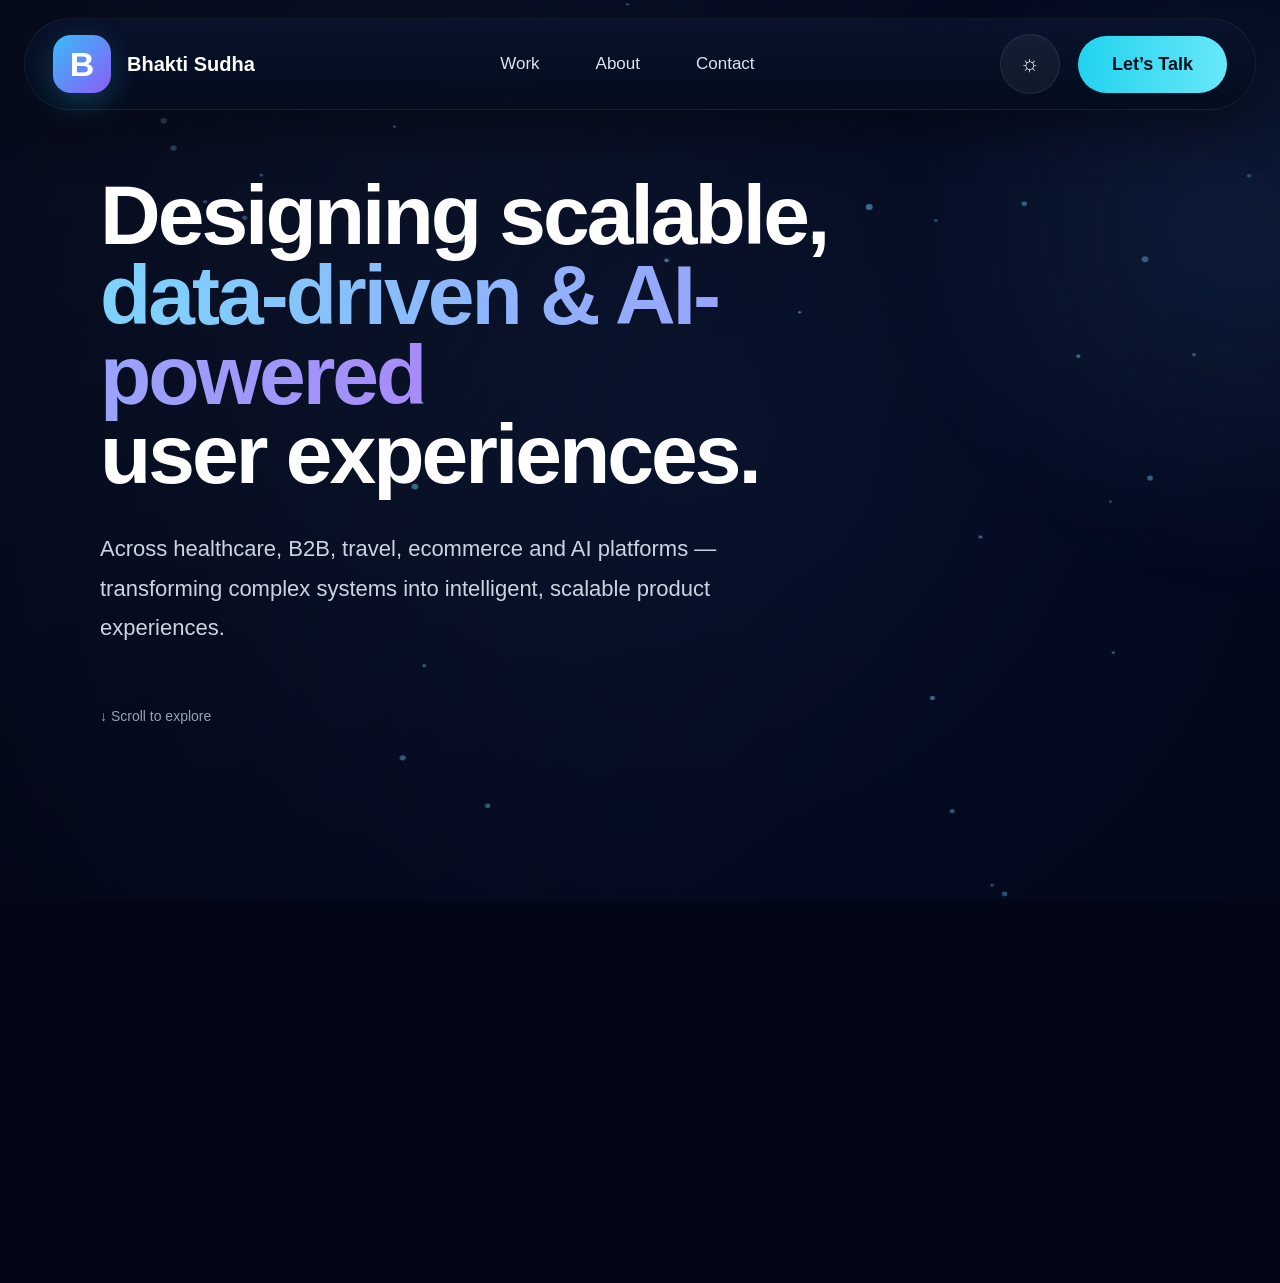
==== commit cf4debf8: "Upgrade header with premium floating nav and scroll behavior" ====
--- a/index.html
+++ b/index.html
@@ -1 +1 @@
-<!DOCTYPE html><html lang='en'><head><meta charset='UTF-8'><meta name='viewport' content='width=device-width, initial-scale=1.0'><title>Bhakti Sudha | UX Portfolio</title><style>html{scroll-behavior:smooth}body{margin:0;font-family:-apple-system,BlinkMacSystemFont,sans-serif;background:#020617;color:white;overflow-x:hidden}.nav{position:fixed;top:0;width:100%;padding:24px 60px;display:flex;justify-content:space-between;align-items:center;z-index:100;background:rgba(2,6,23,.35);backdrop-filter:blur(14px);box-sizing:border-box}.nav a{color:#cbd5e1;text-decoration:none;margin-left:24px;font-size:14px}.hero-banner{position:relative;height:100vh;width:100%;display:flex;align-items:center;padding:0 100px;overflow:hidden;background:radial-gradient(circle at top left,#111827,#020617 72%)}#bg-canvas{position:absolute;inset:0;width:100%;height:100%;z-index:0}.hero-overlay{position:absolute;inset:0;background:radial-gradient(circle at center,rgba(37,99,235,.08),rgba(2,6,23,.72));z-index:1}.hero-glow{position:absolute;width:700px;height:700px;border-radius:50%;background:radial-gradient(circle,rgba(96,165,250,.12),transparent 72%);top:-120px;right:-120px;filter:blur(24px);z-index:1}.hero-content{position:relative;z-index:2;max-width:860px}.hero-title{font-size:84px;line-height:.95;margin:0;font-weight:600;letter-spacing:-3px}.hero-title span{background:linear-gradient(90deg,#7dd3fc,#a78bfa);-webkit-background-clip:text;-webkit-text-fill-color:transparent}.hero-subtitle{margin-top:34px;font-size:22px;line-height:1.8;color:#cbd5e1;max-width:720px}.scroll-indicator{margin-top:60px;color:#94a3b8;font-size:14px}.section{max-width:1400px;margin:auto;padding:120px 40px}.section-title{font-size:42px;margin-bottom:20px}.featured-wrap{margin-top:60px;display:flex;flex-direction:column;gap:40px}.featured-card{display:grid;grid-template-columns:1.1fr .9fr;min-height:460px;background:radial-gradient(circle at top left,rgba(30,64,175,.22),rgba(2,6,23,.96));border:1px solid rgba(255,255,255,.06);border-radius:40px;overflow:hidden;box-shadow:0 20px 60px rgba(0,0,0,.35);position:relative}.featured-card::before{content:'';position:absolute;inset:0;background:radial-gradient(circle at right center,rgba(96,165,250,.08),transparent 60%);pointer-events:none}.carousel{position:relative;height:100%;overflow:hidden}.carousel-track{display:flex;width:100%;height:100%;transition:transform .5s ease}.carousel-slide{min-width:100%;height:100%}.carousel-slide img{width:100%;height:100%;object-fit:cover;display:block}.carousel-btn{position:absolute;top:50%;transform:translateY(-50%);width:48px;height:48px;border-radius:50%;border:1px solid rgba(255,255,255,.1);background:rgba(2,6,23,.45);color:white;font-size:20px;display:flex;align-items:center;justify-content:center;cursor:pointer}.carousel-btn.prev{left:18px}.carousel-btn.next{right:18px}.featured-content{display:flex;flex-direction:column;justify-content:center;padding:52px;position:relative;z-index:2}.pill{display:inline-flex;width:max-content;padding:10px 18px;border-radius:999px;border:1px solid rgba(167,139,250,.3);background:rgba(76,29,149,.12);font-size:12px;letter-spacing:2px;color:#c4b5fd;margin-bottom:22px}.featured-content h2{font-size:54px;line-height:1;margin:0 0 22px;letter-spacing:-2px}.featured-desc{font-size:18px;line-height:1.7;color:#94a3b8;max-width:520px}.tag-row{display:flex;flex-wrap:wrap;gap:12px;margin-top:28px}.tag{padding:12px 18px;border-radius:18px;background:rgba(255,255,255,.04);border:1px solid rgba(255,255,255,.06)}.cta{margin-top:34px;display:inline-flex;align-items:center;gap:12px;width:max-content;padding:18px 28px;border-radius:20px;background:rgba(255,255,255,.05);border:1px solid rgba(255,255,255,.08);color:white;text-decoration:none;font-size:16px}.about-grid{display:grid;grid-template-columns:1fr 1fr;gap:40px}.about-box{background:rgba(255,255,255,.04);padding:32px;border-radius:24px}.fade{opacity:0;transform:translateY(40px);transition:1s ease}.fade.visible{opacity:1;transform:translateY(0)}@media(max-width:1000px){.hero-banner{padding:0 40px}.hero-title{font-size:58px}.hero-subtitle{font-size:18px}.featured-card{grid-template-columns:1fr}.featured-content{padding:36px}.featured-content h2{font-size:42px}}@media(max-width:768px){.nav{padding:20px}.hero-banner{padding:0 24px}.hero-title{font-size:44px;letter-spacing:-1px}.hero-subtitle{font-size:16px}.section{padding:100px 24px}.featured-card{min-height:auto}.about-grid{grid-template-columns:1fr}}</style></head><body><nav class='nav'><div>Bhakti Sudha</div><div><a href='#work'>Work</a><a href='#about'>About</a><a href='#contact'>Contact</a></div></nav><section class='hero-banner'><canvas id='bg-canvas'></canvas><div class='hero-overlay'></div><div class='hero-glow'></div><div class='hero-content'><h1 class='hero-title'>Designing scalable,<br><span>data-driven & AI-powered</span><br>user experiences.</h1><p class='hero-subtitle'>Across healthcare, B2B, travel, ecommerce and AI platforms — transforming complex systems into intelligent, scalable product experiences.</p><div class='scroll-indicator'>↓ Scroll to explore</div></div></section><section id='work' class='section fade'><h2 class='section-title'>Featured Case Studies</h2><div class='featured-wrap'><div class='featured-card'><div class='carousel'><div class='carousel-track'><div class='carousel-slide'><img src='images/clip-ui-1.png'></div><div class='carousel-slide'><img src='images/clip-ui-2.png'></div></div><button class='carousel-btn prev'>‹</button><button class='carousel-btn next'>›</button></div><div class='featured-content'><div class='pill'>HEALTHCARE AI</div><h2>Clinical Intelligence Platform</h2><p class='featured-desc'>Designing enterprise AI workflows simplifying fragmented clinical systems.</p><div class='tag-row'><div class='tag'>Enterprise UX</div><div class='tag'>AI Platform</div><div class='tag'>Healthcare</div></div><a class='cta' href='cases/clip.html'>View Case Study →</a></div></div><div class='featured-card'><div class='carousel'><div class='carousel-track'><div class='carousel-slide'><img src='images/search-ui.png'></div><div class='carousel-slide'><img src='images/clip-ui-1.png'></div></div><button class='carousel-btn prev'>‹</button><button class='carousel-btn next'>›</button></div><div class='featured-content'><div class='pill'>TRAVEL EXPERIENCE</div><h2>Expedia Search Experience</h2><p class='featured-desc'>Redesigning scalable booking and search workflows for high-scale travel ecosystems.</p><div class='tag-row'><div class='tag'>Search UX</div><div class='tag'>Travel</div><div class='tag'>Booking Flow</div></div><a class='cta' href='cases/expedia.html'>View Case Study →</a></div></div><div class='featured-card'><div class='carousel'><div class='carousel-track'><div class='carousel-slide'><img src='images/clip-ui-2.png'></div><div class='carousel-slide'><img src='images/clip-hero.png'></div></div><button class='carousel-btn prev'>‹</button><button class='carousel-btn next'>›</button></div><div class='featured-content'><div class='pill'>AI PATHOLOGY</div><h2>Qritive AI Platform</h2><p class='featured-desc'>Designing AI-assisted pathology systems improving diagnostic workflows and usability.</p><div class='tag-row'><div class='tag'>AI Systems</div><div class='tag'>Healthcare</div><div class='tag'>Pathology</div></div><a class='cta' href='cases/qritive.html'>View Case Study →</a></div></div><div class='featured-card'><div class='carousel'><div class='carousel-track'><div class='carousel-slide'><img src='images/search-ui.png'></div><div class='carousel-slide'><img src='images/clip-ui-1.png'></div></div><button class='carousel-btn prev'>‹</button><button class='carousel-btn next'>›</button></div><div class='featured-content'><div class='pill'>ECOMMERCE PLATFORM</div><h2>Seller Quote Experience</h2><p class='featured-desc'>Building scalable seller workflows reducing operational complexity and improving enterprise usability.</p><div class='tag-row'><div class='tag'>B2B UX</div><div class='tag'>Workflow Design</div><div class='tag'>Seller Platform</div></div><a class='cta' href='cases/ecommerce.html'>View Case Study →</a></div></div></div></section><section id='about' class='section fade'><h2 class='section-title'>About Me</h2><div class='about-grid'><div><p>Senior UX Designer with 10+ years designing scalable systems across healthcare, AI, enterprise and travel ecosystems.</p></div><div class='about-box'><p>UX Strategy</p><p>Enterprise UX</p><p>AI Product Design</p></div></div></section><section id='contact' class='section fade'><h2 class='section-title'>Contact</h2><p>Open to impactful product design opportunities.</p></section><script>document.querySelectorAll('.carousel').forEach(carousel=>{const track=carousel.querySelector('.carousel-track');const slides=carousel.querySelectorAll('.carousel-slide');const next=carousel.querySelector('.next');const prev=carousel.querySelector('.prev');let index=0;function update(){track.style.transform=`translateX(-${index*100}%)`}next.addEventListener('click',()=>{index=(index+1)%slides.length;update()});prev.addEventListener('click',()=>{index=(index-1+slides.length)%slides.length;update()})});const fades=document.querySelectorAll('.fade');const observer=new IntersectionObserver(entries=>{entries.forEach(entry=>{if(entry.isIntersecting){entry.target.classList.add('visible')}})});fades.forEach(el=>observer.observe(el));const canvas=document.getElementById('bg-canvas');const ctx=canvas.getContext('2d');function resize(){canvas.width=window.innerWidth;canvas.height=window.innerHeight}resize();window.addEventListener('resize',resize);let particles=[];for(let i=0;i<38;i++){particles.push({x:Math.random()*canvas.width,y:Math.random()*canvas.height,vx:(Math.random()-0.5)*0.25,vy:(Math.random()-0.5)*0.25,size:Math.random()*2+1})}function draw(){ctx.clearRect(0,0,canvas.width,canvas.height);particles.forEach(p=>{p.x+=p.vx;p.y+=p.vy;if(p.x<0||p.x>canvas.width)p.vx*=-1;if(p.y<0||p.y>canvas.height)p.vy*=-1;ctx.beginPath();ctx.arc(p.x,p.y,p.size,0,Math.PI*2);ctx.fillStyle='rgba(125,211,252,0.65)';ctx.fill()});requestAnimationFrame(draw)}draw();</script></body></html>+<!DOCTYPE html><html lang='en'><head><meta charset='UTF-8'><meta name='viewport' content='width=device-width, initial-scale=1.0'><title>Bhakti Sudha | UX Portfolio</title><style>html{scroll-behavior:smooth}body{margin:0;font-family:-apple-system,BlinkMacSystemFont,sans-serif;background:#020617;color:white;overflow-x:hidden}.nav{position:fixed;top:18px;left:50%;transform:translateX(-50%);width:calc(100% - 48px);max-width:1800px;height:92px;padding:0 28px;display:flex;justify-content:space-between;align-items:center;z-index:1000;background:linear-gradient(180deg,rgba(9,19,44,.92),rgba(4,12,28,.88));backdrop-filter:blur(24px);border:1px solid rgba(255,255,255,.06);border-radius:999px;box-sizing:border-box;box-shadow:0 20px 50px rgba(0,0,0,.35);transition:transform .45s ease,opacity .35s ease}.nav.hidden{transform:translate(-50%,-140px);opacity:0}.brand{display:flex;align-items:center;gap:16px;font-size:20px;font-weight:600}.brand-logo{width:58px;height:58px;border-radius:18px;display:flex;align-items:center;justify-content:center;background:linear-gradient(135deg,#38bdf8,#8b5cf6);font-size:34px;font-weight:700;color:white;box-shadow:0 10px 30px rgba(56,189,248,.25)}.nav-links{display:flex;align-items:center;gap:56px}.nav-links a{color:#dbe4f0;text-decoration:none;font-size:17px;font-weight:500;transition:.3s}.nav-links a:hover{color:white}.nav-actions{display:flex;align-items:center;gap:18px}.theme-btn{width:58px;height:58px;border-radius:50%;border:1px solid rgba(255,255,255,.08);background:rgba(255,255,255,.05);display:flex;align-items:center;justify-content:center;font-size:22px;color:white}.cta-nav{padding:18px 34px;border-radius:999px;background:linear-gradient(90deg,#22d3ee,#67e8f9);color:#04111f;text-decoration:none;font-size:18px;font-weight:600}.hero-banner{position:relative;height:100vh;width:100%;display:flex;align-items:center;padding:0 100px;overflow:hidden;background:radial-gradient(circle at top left,#111827,#020617 72%)}#bg-canvas{position:absolute;inset:0;width:100%;height:100%;z-index:0}.hero-overlay{position:absolute;inset:0;background:radial-gradient(circle at center,rgba(37,99,235,.08),rgba(2,6,23,.72));z-index:1}.hero-glow{position:absolute;width:700px;height:700px;border-radius:50%;background:radial-gradient(circle,rgba(96,165,250,.12),transparent 72%);top:-120px;right:-120px;filter:blur(24px);z-index:1}.hero-content{position:relative;z-index:2;max-width:860px}.hero-title{font-size:84px;line-height:.95;margin:0;font-weight:600;letter-spacing:-3px}.hero-title span{background:linear-gradient(90deg,#7dd3fc,#a78bfa);-webkit-background-clip:text;-webkit-text-fill-color:transparent}.hero-subtitle{margin-top:34px;font-size:22px;line-height:1.8;color:#cbd5e1;max-width:720px}.scroll-indicator{margin-top:60px;color:#94a3b8;font-size:14px}.section{max-width:1400px;margin:auto;padding:120px 40px}.section-title{font-size:42px;margin-bottom:20px}.featured-wrap{margin-top:60px;display:flex;flex-direction:column;gap:40px}.featured-card{display:grid;grid-template-columns:1.1fr .9fr;min-height:460px;background:radial-gradient(circle at top left,rgba(30,64,175,.22),rgba(2,6,23,.96));border:1px solid rgba(255,255,255,.06);border-radius:40px;overflow:hidden;box-shadow:0 20px 60px rgba(0,0,0,.35);position:relative}.featured-card::before{content:'';position:absolute;inset:0;background:radial-gradient(circle at right center,rgba(96,165,250,.08),transparent 60%);pointer-events:none}.carousel{position:relative;height:100%;overflow:hidden}.carousel-track{display:flex;width:100%;height:100%;transition:transform .5s ease}.carousel-slide{min-width:100%;height:100%}.carousel-slide img{width:100%;height:100%;object-fit:cover;display:block}.carousel-btn{position:absolute;top:50%;transform:translateY(-50%);width:48px;height:48px;border-radius:50%;border:1px solid rgba(255,255,255,.1);background:rgba(2,6,23,.45);color:white;font-size:20px;display:flex;align-items:center;justify-content:center;cursor:pointer}.carousel-btn.prev{left:18px}.carousel-btn.next{right:18px}.featured-content{display:flex;flex-direction:column;justify-content:center;padding:52px;position:relative;z-index:2}.pill{display:inline-flex;width:max-content;padding:10px 18px;border-radius:999px;border:1px solid rgba(167,139,250,.3);background:rgba(76,29,149,.12);font-size:12px;letter-spacing:2px;color:#c4b5fd;margin-bottom:22px}.featured-content h2{font-size:54px;line-height:1;margin:0 0 22px;letter-spacing:-2px}.featured-desc{font-size:18px;line-height:1.7;color:#94a3b8;max-width:520px}.tag-row{display:flex;flex-wrap:wrap;gap:12px;margin-top:28px}.tag{padding:12px 18px;border-radius:18px;background:rgba(255,255,255,.04);border:1px solid rgba(255,255,255,.06)}.cta{margin-top:34px;display:inline-flex;align-items:center;gap:12px;width:max-content;padding:18px 28px;border-radius:20px;background:rgba(255,255,255,.05);border:1px solid rgba(255,255,255,.08);color:white;text-decoration:none;font-size:16px}.about-grid{display:grid;grid-template-columns:1fr 1fr;gap:40px}.about-box{background:rgba(255,255,255,.04);padding:32px;border-radius:24px}.fade{opacity:0;transform:translateY(40px);transition:1s ease}.fade.visible{opacity:1;transform:translateY(0)}@media(max-width:1100px){.nav-links{display:none}.hero-banner{padding:0 40px}.hero-title{font-size:58px}.hero-subtitle{font-size:18px}.featured-card{grid-template-columns:1fr}.featured-content{padding:36px}.featured-content h2{font-size:42px}}@media(max-width:768px){.nav{height:78px;padding:0 18px;width:calc(100% - 24px)}.brand span{display:none}.brand-logo{width:48px;height:48px;font-size:28px}.cta-nav{padding:14px 22px;font-size:15px}.hero-banner{padding:0 24px}.hero-title{font-size:44px;letter-spacing:-1px}.hero-subtitle{font-size:16px}.section{padding:100px 24px}.featured-card{min-height:auto}.about-grid{grid-template-columns:1fr}}</style></head><body><nav class='nav' id='navbar'><div class='brand'><div class='brand-logo'>B</div><span>Bhakti Sudha</span></div><div class='nav-links'><a href='#work'>Work</a><a href='#about'>About</a><a href='#contact'>Contact</a></div><div class='nav-actions'><div class='theme-btn'>☼</div><a class='cta-nav' href='#contact'>Let’s Talk</a></div></nav><section class='hero-banner'><canvas id='bg-canvas'></canvas><div class='hero-overlay'></div><div class='hero-glow'></div><div class='hero-content'><h1 class='hero-title'>Designing scalable,<br><span>data-driven & AI-powered</span><br>user experiences.</h1><p class='hero-subtitle'>Across healthcare, B2B, travel, ecommerce and AI platforms — transforming complex systems into intelligent, scalable product experiences.</p><div class='scroll-indicator'>↓ Scroll to explore</div></div></section><section id='work' class='section fade'><h2 class='section-title'>Featured Case Studies</h2></section><script>let lastScroll=0;const navbar=document.getElementById('navbar');window.addEventListener('scroll',()=>{const currentScroll=window.pageYOffset;if(currentScroll>lastScroll&&currentScroll>120){navbar.classList.add('hidden')}else{navbar.classList.remove('hidden')}lastScroll=currentScroll});const canvas=document.getElementById('bg-canvas');const ctx=canvas.getContext('2d');function resize(){canvas.width=window.innerWidth;canvas.height=window.innerHeight}resize();window.addEventListener('resize',resize);let particles=[];for(let i=0;i<38;i++){particles.push({x:Math.random()*canvas.width,y:Math.random()*canvas.height,vx:(Math.random()-0.5)*0.25,vy:(Math.random()-0.5)*0.25,size:Math.random()*2+1})}function draw(){ctx.clearRect(0,0,canvas.width,canvas.height);particles.forEach(p=>{p.x+=p.vx;p.y+=p.vy;if(p.x<0||p.x>canvas.width)p.vx*=-1;if(p.y<0||p.y>canvas.height)p.vy*=-1;ctx.beginPath();ctx.arc(p.x,p.y,p.size,0,Math.PI*2);ctx.fillStyle='rgba(125,211,252,0.65)';ctx.fill()});requestAnimationFrame(draw)}draw();</script></body></html>
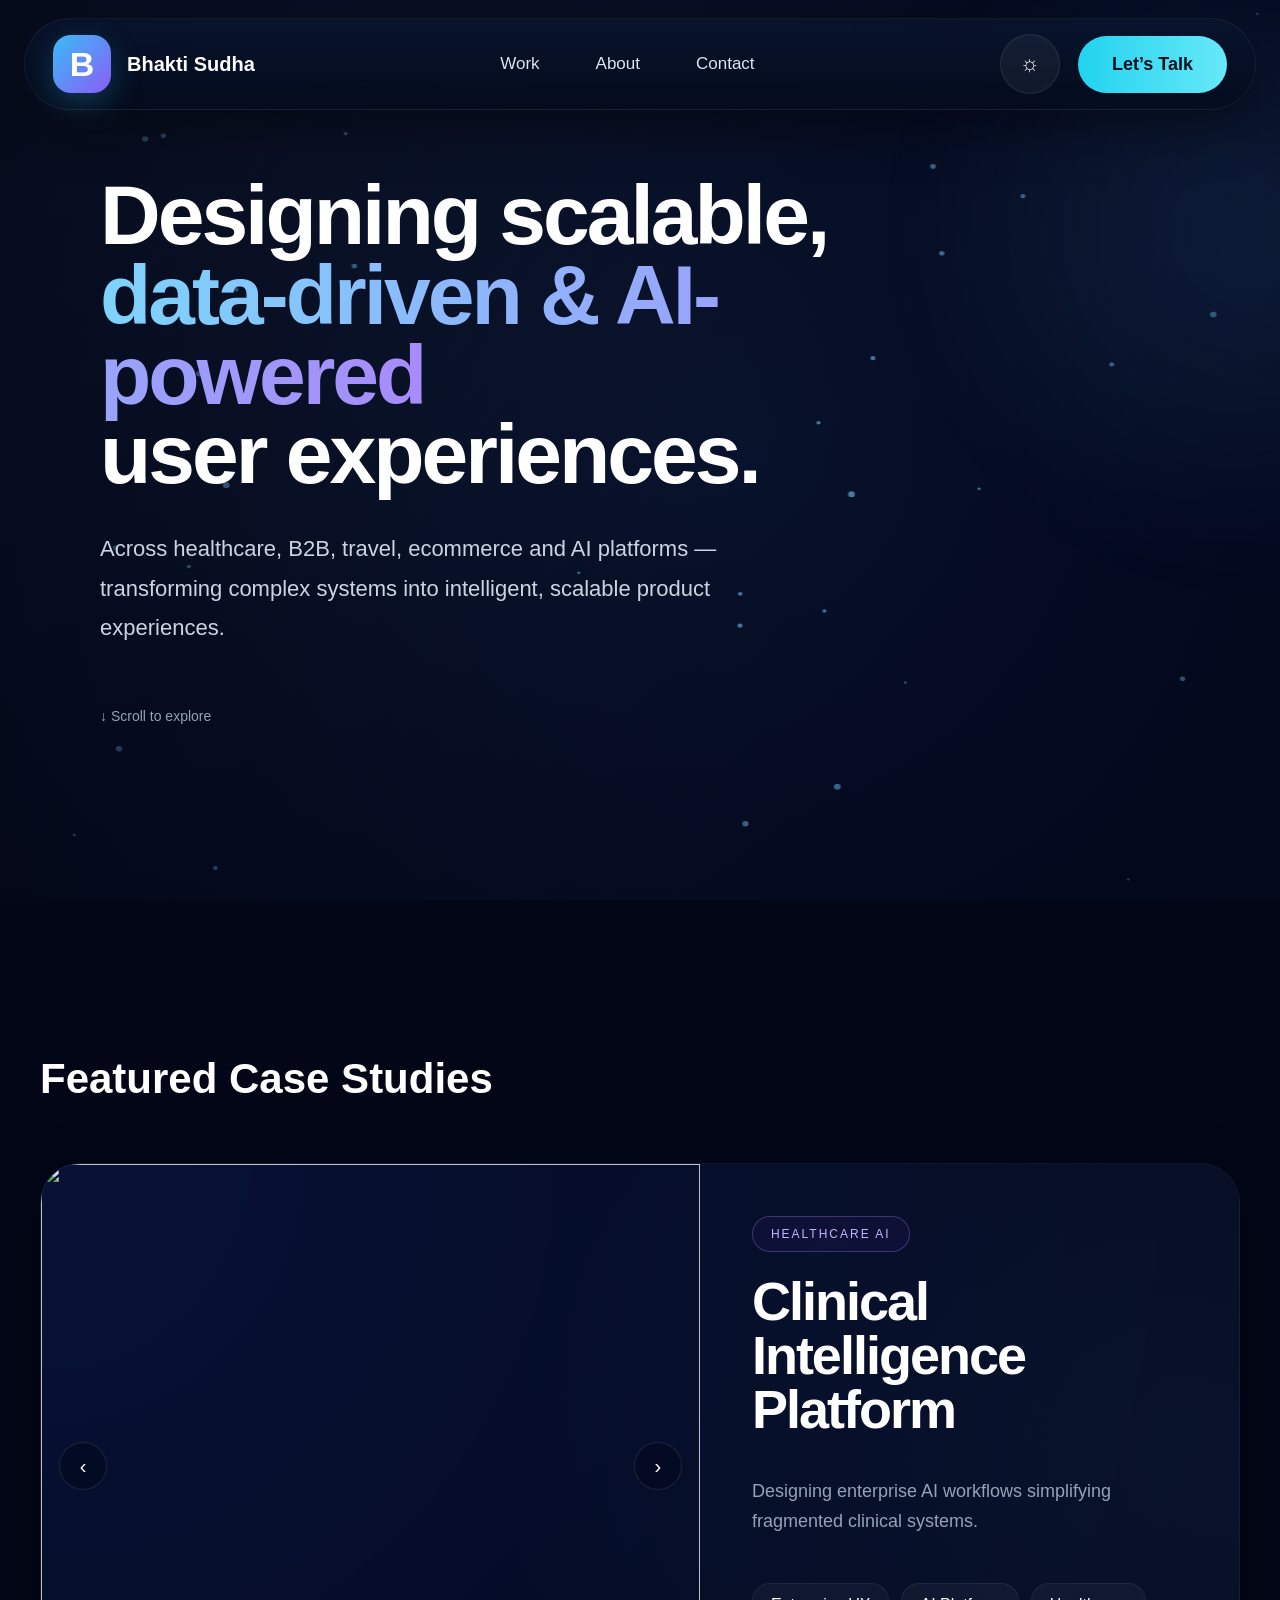
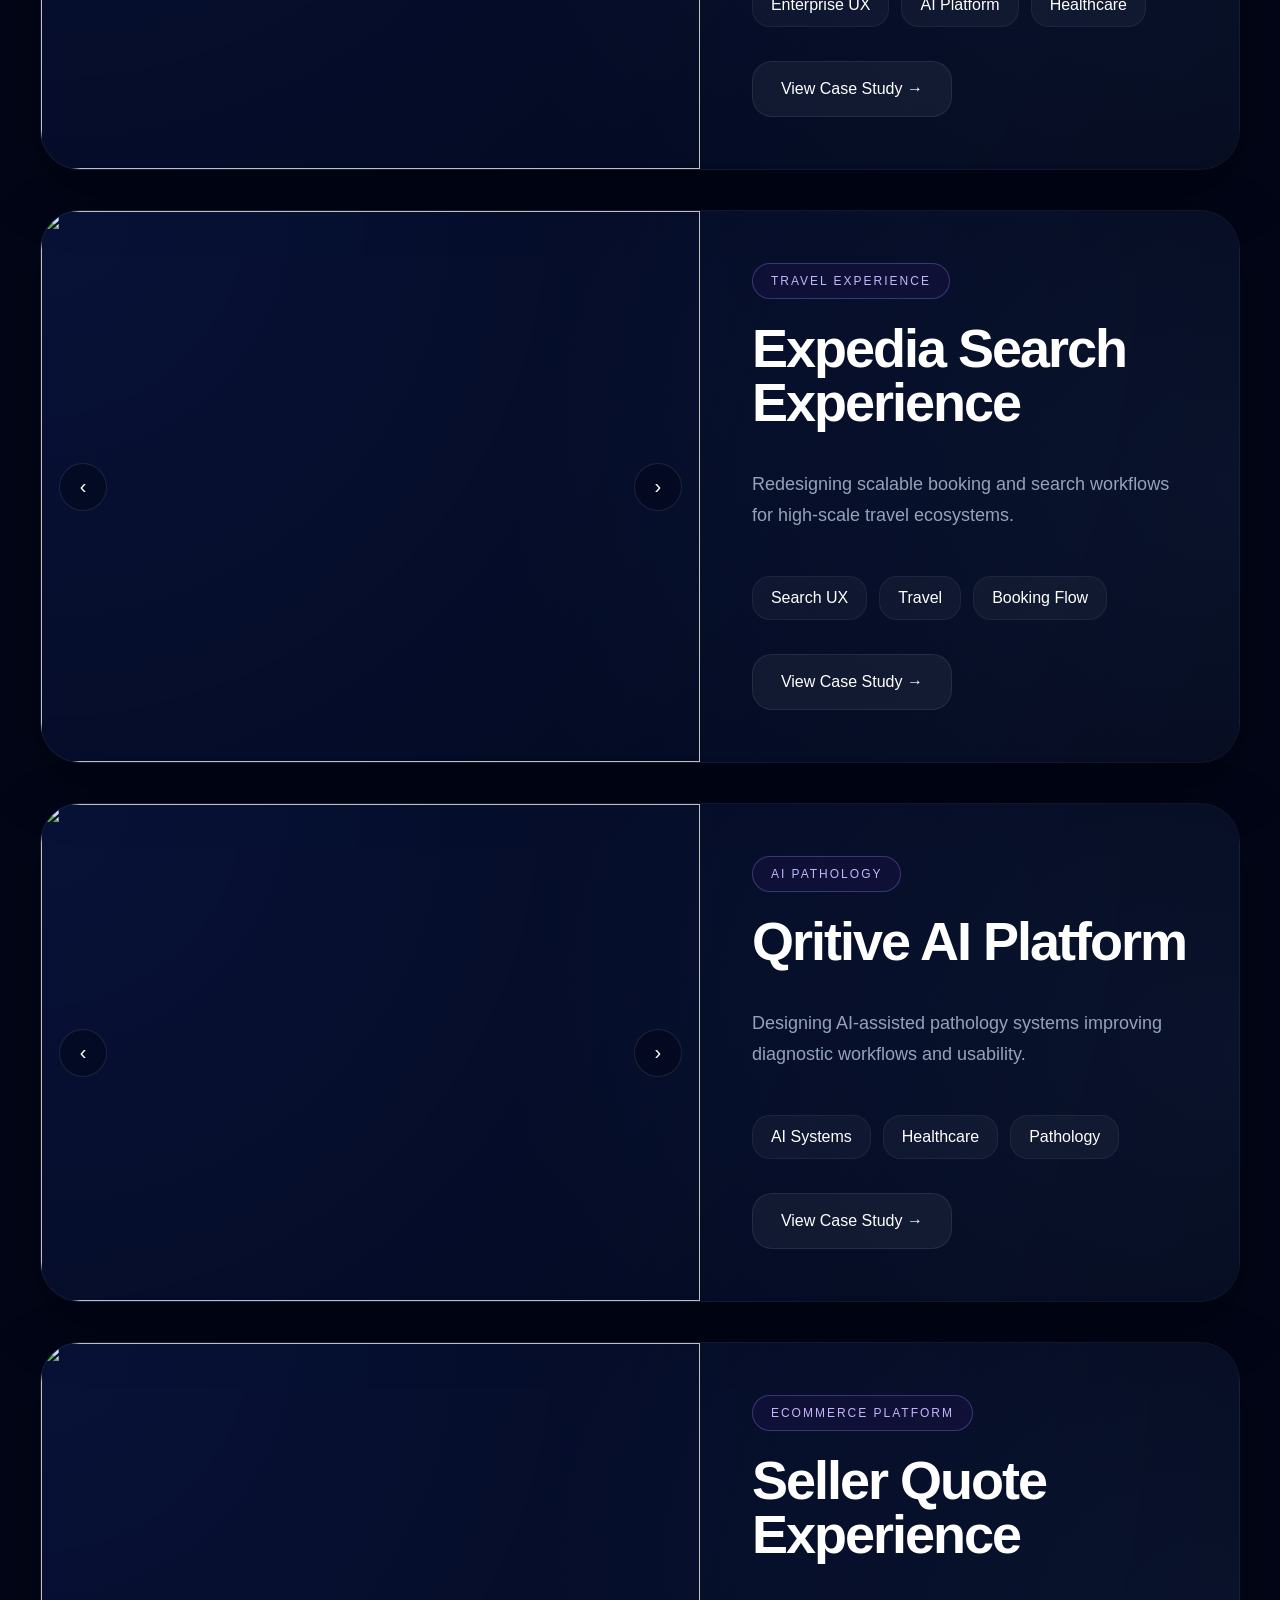
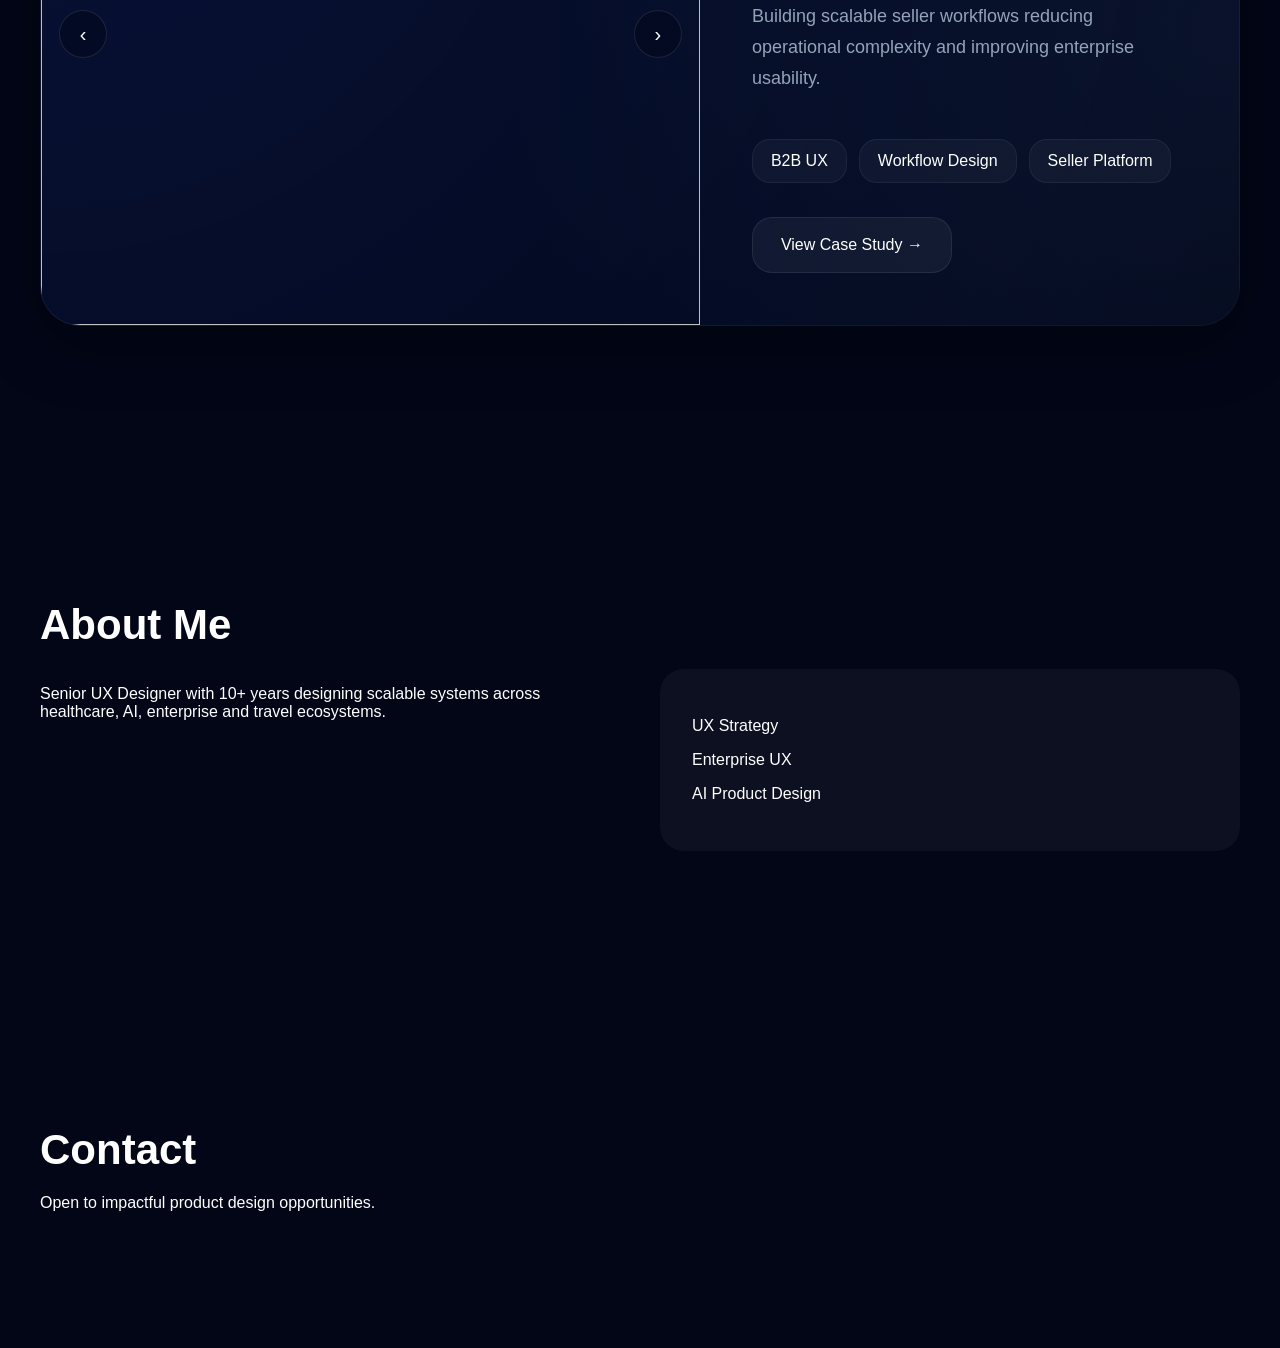
==== commit 77444438: "Restore all featured case study sections with premium header" ====
--- a/index.html
+++ b/index.html
@@ -1 +1 @@
-<!DOCTYPE html><html lang='en'><head><meta charset='UTF-8'><meta name='viewport' content='width=device-width, initial-scale=1.0'><title>Bhakti Sudha | UX Portfolio</title><style>html{scroll-behavior:smooth}body{margin:0;font-family:-apple-system,BlinkMacSystemFont,sans-serif;background:#020617;color:white;overflow-x:hidden}.nav{position:fixed;top:18px;left:50%;transform:translateX(-50%);width:calc(100% - 48px);max-width:1800px;height:92px;padding:0 28px;display:flex;justify-content:space-between;align-items:center;z-index:1000;background:linear-gradient(180deg,rgba(9,19,44,.92),rgba(4,12,28,.88));backdrop-filter:blur(24px);border:1px solid rgba(255,255,255,.06);border-radius:999px;box-sizing:border-box;box-shadow:0 20px 50px rgba(0,0,0,.35);transition:transform .45s ease,opacity .35s ease}.nav.hidden{transform:translate(-50%,-140px);opacity:0}.brand{display:flex;align-items:center;gap:16px;font-size:20px;font-weight:600}.brand-logo{width:58px;height:58px;border-radius:18px;display:flex;align-items:center;justify-content:center;background:linear-gradient(135deg,#38bdf8,#8b5cf6);font-size:34px;font-weight:700;color:white;box-shadow:0 10px 30px rgba(56,189,248,.25)}.nav-links{display:flex;align-items:center;gap:56px}.nav-links a{color:#dbe4f0;text-decoration:none;font-size:17px;font-weight:500;transition:.3s}.nav-links a:hover{color:white}.nav-actions{display:flex;align-items:center;gap:18px}.theme-btn{width:58px;height:58px;border-radius:50%;border:1px solid rgba(255,255,255,.08);background:rgba(255,255,255,.05);display:flex;align-items:center;justify-content:center;font-size:22px;color:white}.cta-nav{padding:18px 34px;border-radius:999px;background:linear-gradient(90deg,#22d3ee,#67e8f9);color:#04111f;text-decoration:none;font-size:18px;font-weight:600}.hero-banner{position:relative;height:100vh;width:100%;display:flex;align-items:center;padding:0 100px;overflow:hidden;background:radial-gradient(circle at top left,#111827,#020617 72%)}#bg-canvas{position:absolute;inset:0;width:100%;height:100%;z-index:0}.hero-overlay{position:absolute;inset:0;background:radial-gradient(circle at center,rgba(37,99,235,.08),rgba(2,6,23,.72));z-index:1}.hero-glow{position:absolute;width:700px;height:700px;border-radius:50%;background:radial-gradient(circle,rgba(96,165,250,.12),transparent 72%);top:-120px;right:-120px;filter:blur(24px);z-index:1}.hero-content{position:relative;z-index:2;max-width:860px}.hero-title{font-size:84px;line-height:.95;margin:0;font-weight:600;letter-spacing:-3px}.hero-title span{background:linear-gradient(90deg,#7dd3fc,#a78bfa);-webkit-background-clip:text;-webkit-text-fill-color:transparent}.hero-subtitle{margin-top:34px;font-size:22px;line-height:1.8;color:#cbd5e1;max-width:720px}.scroll-indicator{margin-top:60px;color:#94a3b8;font-size:14px}.section{max-width:1400px;margin:auto;padding:120px 40px}.section-title{font-size:42px;margin-bottom:20px}.featured-wrap{margin-top:60px;display:flex;flex-direction:column;gap:40px}.featured-card{display:grid;grid-template-columns:1.1fr .9fr;min-height:460px;background:radial-gradient(circle at top left,rgba(30,64,175,.22),rgba(2,6,23,.96));border:1px solid rgba(255,255,255,.06);border-radius:40px;overflow:hidden;box-shadow:0 20px 60px rgba(0,0,0,.35);position:relative}.featured-card::before{content:'';position:absolute;inset:0;background:radial-gradient(circle at right center,rgba(96,165,250,.08),transparent 60%);pointer-events:none}.carousel{position:relative;height:100%;overflow:hidden}.carousel-track{display:flex;width:100%;height:100%;transition:transform .5s ease}.carousel-slide{min-width:100%;height:100%}.carousel-slide img{width:100%;height:100%;object-fit:cover;display:block}.carousel-btn{position:absolute;top:50%;transform:translateY(-50%);width:48px;height:48px;border-radius:50%;border:1px solid rgba(255,255,255,.1);background:rgba(2,6,23,.45);color:white;font-size:20px;display:flex;align-items:center;justify-content:center;cursor:pointer}.carousel-btn.prev{left:18px}.carousel-btn.next{right:18px}.featured-content{display:flex;flex-direction:column;justify-content:center;padding:52px;position:relative;z-index:2}.pill{display:inline-flex;width:max-content;padding:10px 18px;border-radius:999px;border:1px solid rgba(167,139,250,.3);background:rgba(76,29,149,.12);font-size:12px;letter-spacing:2px;color:#c4b5fd;margin-bottom:22px}.featured-content h2{font-size:54px;line-height:1;margin:0 0 22px;letter-spacing:-2px}.featured-desc{font-size:18px;line-height:1.7;color:#94a3b8;max-width:520px}.tag-row{display:flex;flex-wrap:wrap;gap:12px;margin-top:28px}.tag{padding:12px 18px;border-radius:18px;background:rgba(255,255,255,.04);border:1px solid rgba(255,255,255,.06)}.cta{margin-top:34px;display:inline-flex;align-items:center;gap:12px;width:max-content;padding:18px 28px;border-radius:20px;background:rgba(255,255,255,.05);border:1px solid rgba(255,255,255,.08);color:white;text-decoration:none;font-size:16px}.about-grid{display:grid;grid-template-columns:1fr 1fr;gap:40px}.about-box{background:rgba(255,255,255,.04);padding:32px;border-radius:24px}.fade{opacity:0;transform:translateY(40px);transition:1s ease}.fade.visible{opacity:1;transform:translateY(0)}@media(max-width:1100px){.nav-links{display:none}.hero-banner{padding:0 40px}.hero-title{font-size:58px}.hero-subtitle{font-size:18px}.featured-card{grid-template-columns:1fr}.featured-content{padding:36px}.featured-content h2{font-size:42px}}@media(max-width:768px){.nav{height:78px;padding:0 18px;width:calc(100% - 24px)}.brand span{display:none}.brand-logo{width:48px;height:48px;font-size:28px}.cta-nav{padding:14px 22px;font-size:15px}.hero-banner{padding:0 24px}.hero-title{font-size:44px;letter-spacing:-1px}.hero-subtitle{font-size:16px}.section{padding:100px 24px}.featured-card{min-height:auto}.about-grid{grid-template-columns:1fr}}</style></head><body><nav class='nav' id='navbar'><div class='brand'><div class='brand-logo'>B</div><span>Bhakti Sudha</span></div><div class='nav-links'><a href='#work'>Work</a><a href='#about'>About</a><a href='#contact'>Contact</a></div><div class='nav-actions'><div class='theme-btn'>☼</div><a class='cta-nav' href='#contact'>Let’s Talk</a></div></nav><section class='hero-banner'><canvas id='bg-canvas'></canvas><div class='hero-overlay'></div><div class='hero-glow'></div><div class='hero-content'><h1 class='hero-title'>Designing scalable,<br><span>data-driven & AI-powered</span><br>user experiences.</h1><p class='hero-subtitle'>Across healthcare, B2B, travel, ecommerce and AI platforms — transforming complex systems into intelligent, scalable product experiences.</p><div class='scroll-indicator'>↓ Scroll to explore</div></div></section><section id='work' class='section fade'><h2 class='section-title'>Featured Case Studies</h2></section><script>let lastScroll=0;const navbar=document.getElementById('navbar');window.addEventListener('scroll',()=>{const currentScroll=window.pageYOffset;if(currentScroll>lastScroll&&currentScroll>120){navbar.classList.add('hidden')}else{navbar.classList.remove('hidden')}lastScroll=currentScroll});const canvas=document.getElementById('bg-canvas');const ctx=canvas.getContext('2d');function resize(){canvas.width=window.innerWidth;canvas.height=window.innerHeight}resize();window.addEventListener('resize',resize);let particles=[];for(let i=0;i<38;i++){particles.push({x:Math.random()*canvas.width,y:Math.random()*canvas.height,vx:(Math.random()-0.5)*0.25,vy:(Math.random()-0.5)*0.25,size:Math.random()*2+1})}function draw(){ctx.clearRect(0,0,canvas.width,canvas.height);particles.forEach(p=>{p.x+=p.vx;p.y+=p.vy;if(p.x<0||p.x>canvas.width)p.vx*=-1;if(p.y<0||p.y>canvas.height)p.vy*=-1;ctx.beginPath();ctx.arc(p.x,p.y,p.size,0,Math.PI*2);ctx.fillStyle='rgba(125,211,252,0.65)';ctx.fill()});requestAnimationFrame(draw)}draw();</script></body></html>+<!DOCTYPE html><html lang='en'><head><meta charset='UTF-8'><meta name='viewport' content='width=device-width, initial-scale=1.0'><title>Bhakti Sudha | UX Portfolio</title><style>html{scroll-behavior:smooth}body{margin:0;font-family:-apple-system,BlinkMacSystemFont,sans-serif;background:#020617;color:white;overflow-x:hidden}.nav{position:fixed;top:18px;left:50%;transform:translateX(-50%);width:calc(100% - 48px);max-width:1800px;height:92px;padding:0 28px;display:flex;justify-content:space-between;align-items:center;z-index:1000;background:linear-gradient(180deg,rgba(9,19,44,.92),rgba(4,12,28,.88));backdrop-filter:blur(24px);border:1px solid rgba(255,255,255,.06);border-radius:999px;box-sizing:border-box;box-shadow:0 20px 50px rgba(0,0,0,.35);transition:transform .45s ease,opacity .35s ease}.nav.hidden{transform:translate(-50%,-140px);opacity:0}.brand{display:flex;align-items:center;gap:16px;font-size:20px;font-weight:600}.brand-logo{width:58px;height:58px;border-radius:18px;display:flex;align-items:center;justify-content:center;background:linear-gradient(135deg,#38bdf8,#8b5cf6);font-size:34px;font-weight:700;color:white;box-shadow:0 10px 30px rgba(56,189,248,.25)}.nav-links{display:flex;align-items:center;gap:56px}.nav-links a{color:#dbe4f0;text-decoration:none;font-size:17px;font-weight:500}.nav-actions{display:flex;align-items:center;gap:18px}.theme-btn{width:58px;height:58px;border-radius:50%;border:1px solid rgba(255,255,255,.08);background:rgba(255,255,255,.05);display:flex;align-items:center;justify-content:center;font-size:22px}.cta-nav{padding:18px 34px;border-radius:999px;background:linear-gradient(90deg,#22d3ee,#67e8f9);color:#04111f;text-decoration:none;font-size:18px;font-weight:600}.hero-banner{position:relative;height:100vh;width:100%;display:flex;align-items:center;padding:0 100px;overflow:hidden;background:radial-gradient(circle at top left,#111827,#020617 72%)}#bg-canvas{position:absolute;inset:0;width:100%;height:100%;z-index:0}.hero-overlay{position:absolute;inset:0;background:radial-gradient(circle at center,rgba(37,99,235,.08),rgba(2,6,23,.72));z-index:1}.hero-glow{position:absolute;width:700px;height:700px;border-radius:50%;background:radial-gradient(circle,rgba(96,165,250,.12),transparent 72%);top:-120px;right:-120px;filter:blur(24px);z-index:1}.hero-content{position:relative;z-index:2;max-width:860px}.hero-title{font-size:84px;line-height:.95;margin:0;font-weight:600;letter-spacing:-3px}.hero-title span{background:linear-gradient(90deg,#7dd3fc,#a78bfa);-webkit-background-clip:text;-webkit-text-fill-color:transparent}.hero-subtitle{margin-top:34px;font-size:22px;line-height:1.8;color:#cbd5e1;max-width:720px}.scroll-indicator{margin-top:60px;color:#94a3b8;font-size:14px}.section{max-width:1400px;margin:auto;padding:120px 40px}.section-title{font-size:42px;margin-bottom:20px}.featured-wrap{margin-top:60px;display:flex;flex-direction:column;gap:40px}.featured-card{display:grid;grid-template-columns:1.1fr .9fr;min-height:460px;background:radial-gradient(circle at top left,rgba(30,64,175,.22),rgba(2,6,23,.96));border:1px solid rgba(255,255,255,.06);border-radius:40px;overflow:hidden;box-shadow:0 20px 60px rgba(0,0,0,.35);position:relative}.featured-card::before{content:'';position:absolute;inset:0;background:radial-gradient(circle at right center,rgba(96,165,250,.08),transparent 60%);pointer-events:none}.carousel{position:relative;height:100%;overflow:hidden}.carousel-track{display:flex;width:100%;height:100%;transition:transform .5s ease}.carousel-slide{min-width:100%;height:100%}.carousel-slide img{width:100%;height:100%;object-fit:cover;display:block}.carousel-btn{position:absolute;top:50%;transform:translateY(-50%);width:48px;height:48px;border-radius:50%;border:1px solid rgba(255,255,255,.1);background:rgba(2,6,23,.45);color:white;font-size:20px;display:flex;align-items:center;justify-content:center;cursor:pointer}.carousel-btn.prev{left:18px}.carousel-btn.next{right:18px}.featured-content{display:flex;flex-direction:column;justify-content:center;padding:52px;position:relative;z-index:2}.pill{display:inline-flex;width:max-content;padding:10px 18px;border-radius:999px;border:1px solid rgba(167,139,250,.3);background:rgba(76,29,149,.12);font-size:12px;letter-spacing:2px;color:#c4b5fd;margin-bottom:22px}.featured-content h2{font-size:54px;line-height:1;margin:0 0 22px;letter-spacing:-2px}.featured-desc{font-size:18px;line-height:1.7;color:#94a3b8;max-width:520px}.tag-row{display:flex;flex-wrap:wrap;gap:12px;margin-top:28px}.tag{padding:12px 18px;border-radius:18px;background:rgba(255,255,255,.04);border:1px solid rgba(255,255,255,.06)}.cta{margin-top:34px;display:inline-flex;align-items:center;gap:12px;width:max-content;padding:18px 28px;border-radius:20px;background:rgba(255,255,255,.05);border:1px solid rgba(255,255,255,.08);color:white;text-decoration:none;font-size:16px}.about-grid{display:grid;grid-template-columns:1fr 1fr;gap:40px}.about-box{background:rgba(255,255,255,.04);padding:32px;border-radius:24px}@media(max-width:1100px){.nav-links{display:none}.hero-banner{padding:0 40px}.hero-title{font-size:58px}.featured-card{grid-template-columns:1fr}}@media(max-width:768px){.nav{height:78px;padding:0 18px;width:calc(100% - 24px)}.hero-banner{padding:0 24px}.hero-title{font-size:44px}.section{padding:100px 24px}}</style></head><body><nav class='nav' id='navbar'><div class='brand'><div class='brand-logo'>B</div><span>Bhakti Sudha</span></div><div class='nav-links'><a href='#work'>Work</a><a href='#about'>About</a><a href='#contact'>Contact</a></div><div class='nav-actions'><div class='theme-btn'>☼</div><a class='cta-nav' href='#contact'>Let’s Talk</a></div></nav><section class='hero-banner'><canvas id='bg-canvas'></canvas><div class='hero-overlay'></div><div class='hero-glow'></div><div class='hero-content'><h1 class='hero-title'>Designing scalable,<br><span>data-driven & AI-powered</span><br>user experiences.</h1><p class='hero-subtitle'>Across healthcare, B2B, travel, ecommerce and AI platforms — transforming complex systems into intelligent, scalable product experiences.</p><div class='scroll-indicator'>↓ Scroll to explore</div></div></section><section id='work' class='section'><h2 class='section-title'>Featured Case Studies</h2><div class='featured-wrap'><div class='featured-card'><div class='carousel'><div class='carousel-track'><div class='carousel-slide'><img src='images/clip-ui-1.png'></div><div class='carousel-slide'><img src='images/clip-ui-2.png'></div></div><button class='carousel-btn prev'>‹</button><button class='carousel-btn next'>›</button></div><div class='featured-content'><div class='pill'>HEALTHCARE AI</div><h2>Clinical Intelligence Platform</h2><p class='featured-desc'>Designing enterprise AI workflows simplifying fragmented clinical systems.</p><div class='tag-row'><div class='tag'>Enterprise UX</div><div class='tag'>AI Platform</div><div class='tag'>Healthcare</div></div><a class='cta' href='cases/clip.html'>View Case Study →</a></div></div><div class='featured-card'><div class='carousel'><div class='carousel-track'><div class='carousel-slide'><img src='images/search-ui.png'></div><div class='carousel-slide'><img src='images/clip-ui-1.png'></div></div><button class='carousel-btn prev'>‹</button><button class='carousel-btn next'>›</button></div><div class='featured-content'><div class='pill'>TRAVEL EXPERIENCE</div><h2>Expedia Search Experience</h2><p class='featured-desc'>Redesigning scalable booking and search workflows for high-scale travel ecosystems.</p><div class='tag-row'><div class='tag'>Search UX</div><div class='tag'>Travel</div><div class='tag'>Booking Flow</div></div><a class='cta' href='cases/expedia.html'>View Case Study →</a></div></div><div class='featured-card'><div class='carousel'><div class='carousel-track'><div class='carousel-slide'><img src='images/clip-ui-2.png'></div><div class='carousel-slide'><img src='images/clip-hero.png'></div></div><button class='carousel-btn prev'>‹</button><button class='carousel-btn next'>›</button></div><div class='featured-content'><div class='pill'>AI PATHOLOGY</div><h2>Qritive AI Platform</h2><p class='featured-desc'>Designing AI-assisted pathology systems improving diagnostic workflows and usability.</p><div class='tag-row'><div class='tag'>AI Systems</div><div class='tag'>Healthcare</div><div class='tag'>Pathology</div></div><a class='cta' href='cases/qritive.html'>View Case Study →</a></div></div><div class='featured-card'><div class='carousel'><div class='carousel-track'><div class='carousel-slide'><img src='images/search-ui.png'></div><div class='carousel-slide'><img src='images/clip-ui-1.png'></div></div><button class='carousel-btn prev'>‹</button><button class='carousel-btn next'>›</button></div><div class='featured-content'><div class='pill'>ECOMMERCE PLATFORM</div><h2>Seller Quote Experience</h2><p class='featured-desc'>Building scalable seller workflows reducing operational complexity and improving enterprise usability.</p><div class='tag-row'><div class='tag'>B2B UX</div><div class='tag'>Workflow Design</div><div class='tag'>Seller Platform</div></div><a class='cta' href='cases/ecommerce.html'>View Case Study →</a></div></div></div></section><section id='about' class='section'><h2 class='section-title'>About Me</h2><div class='about-grid'><div><p>Senior UX Designer with 10+ years designing scalable systems across healthcare, AI, enterprise and travel ecosystems.</p></div><div class='about-box'><p>UX Strategy</p><p>Enterprise UX</p><p>AI Product Design</p></div></div></section><section id='contact' class='section'><h2 class='section-title'>Contact</h2><p>Open to impactful product design opportunities.</p></section><script>let lastScroll=0;const navbar=document.getElementById('navbar');window.addEventListener('scroll',()=>{const currentScroll=window.pageYOffset;if(currentScroll>lastScroll&&currentScroll>120){navbar.classList.add('hidden')}else{navbar.classList.remove('hidden')}lastScroll=currentScroll});document.querySelectorAll('.carousel').forEach(carousel=>{const track=carousel.querySelector('.carousel-track');const slides=carousel.querySelectorAll('.carousel-slide');const next=carousel.querySelector('.next');const prev=carousel.querySelector('.prev');let index=0;function update(){track.style.transform=`translateX(-${index*100}%)`}next.addEventListener('click',()=>{index=(index+1)%slides.length;update()});prev.addEventListener('click',()=>{index=(index-1+slides.length)%slides.length;update()})});const canvas=document.getElementById('bg-canvas');const ctx=canvas.getContext('2d');function resize(){canvas.width=window.innerWidth;canvas.height=window.innerHeight}resize();window.addEventListener('resize',resize);let particles=[];for(let i=0;i<38;i++){particles.push({x:Math.random()*canvas.width,y:Math.random()*canvas.height,vx:(Math.random()-0.5)*0.25,vy:(Math.random()-0.5)*0.25,size:Math.random()*2+1})}function draw(){ctx.clearRect(0,0,canvas.width,canvas.height);particles.forEach(p=>{p.x+=p.vx;p.y+=p.vy;if(p.x<0||p.x>canvas.width)p.vx*=-1;if(p.y<0||p.y>canvas.height)p.vy*=-1;ctx.beginPath();ctx.arc(p.x,p.y,p.size,0,Math.PI*2);ctx.fillStyle='rgba(125,211,252,0.65)';ctx.fill()});requestAnimationFrame(draw)}draw();</script></body></html>
